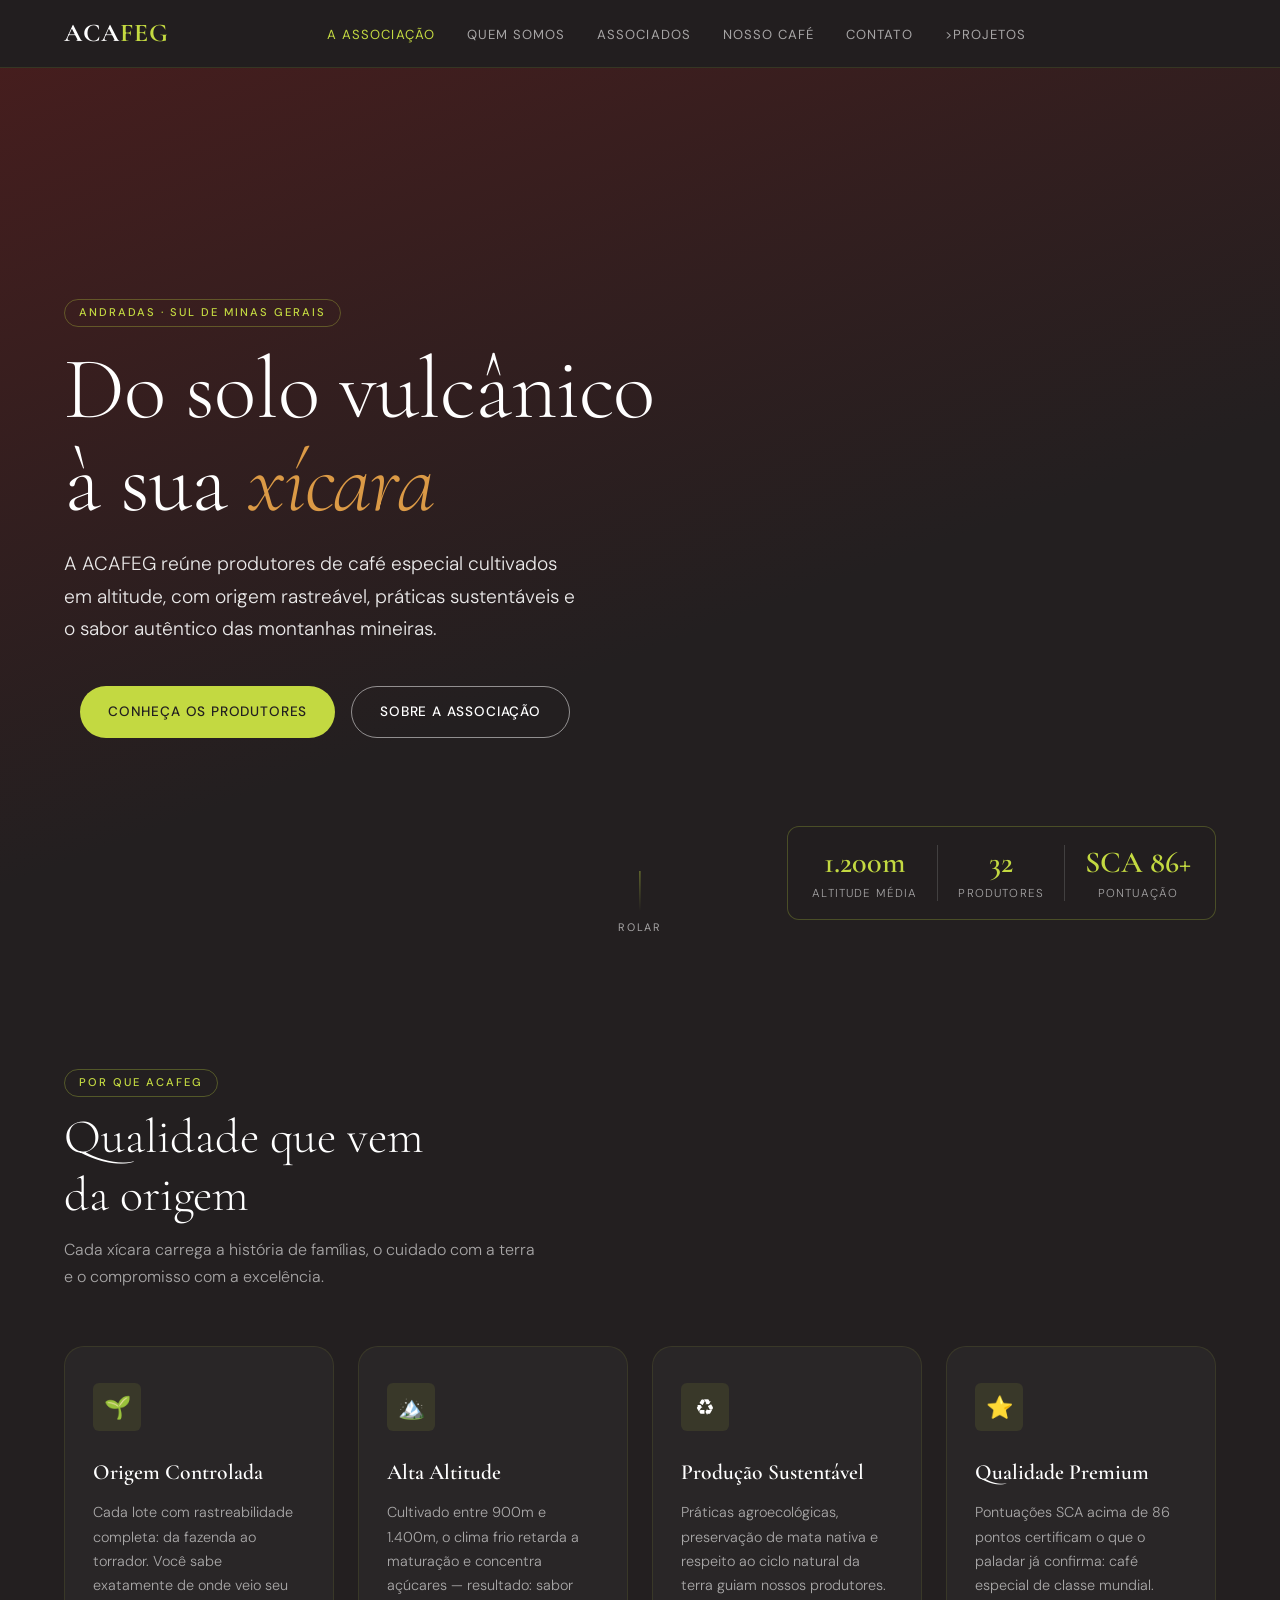
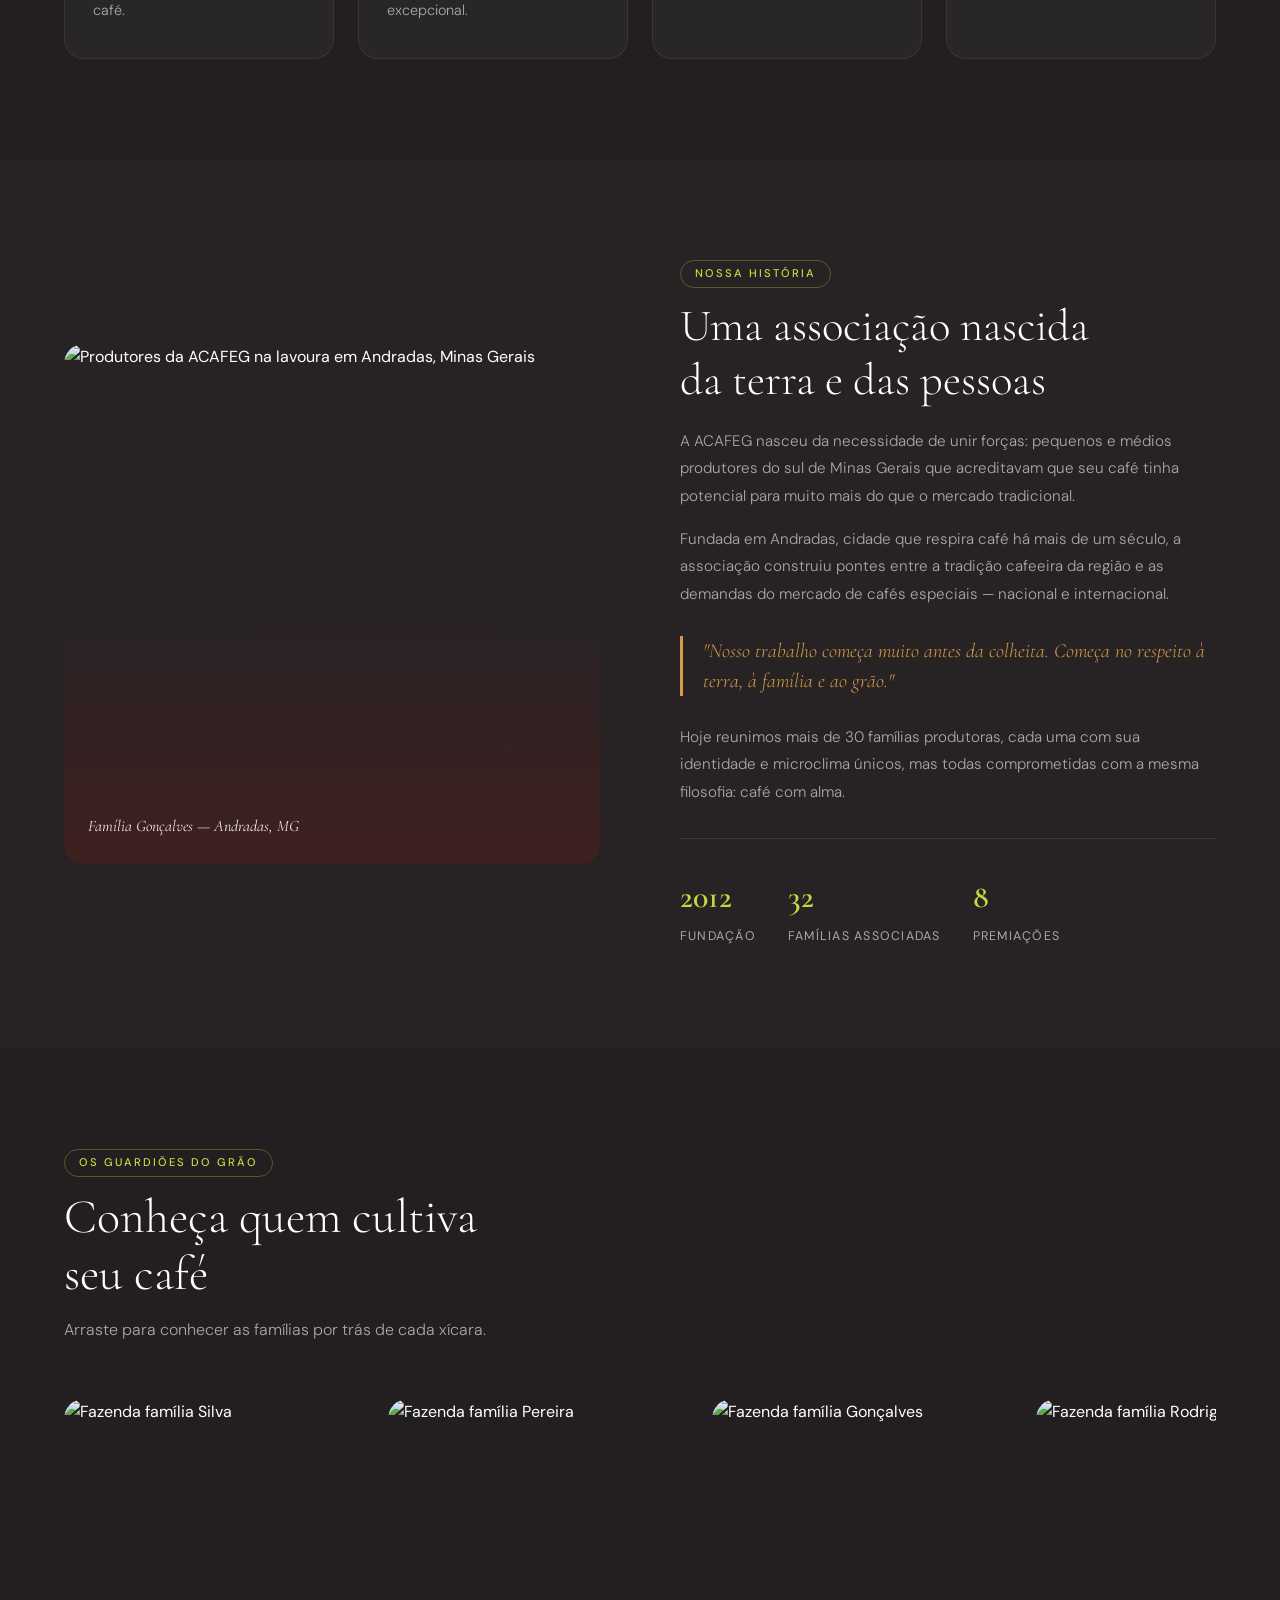
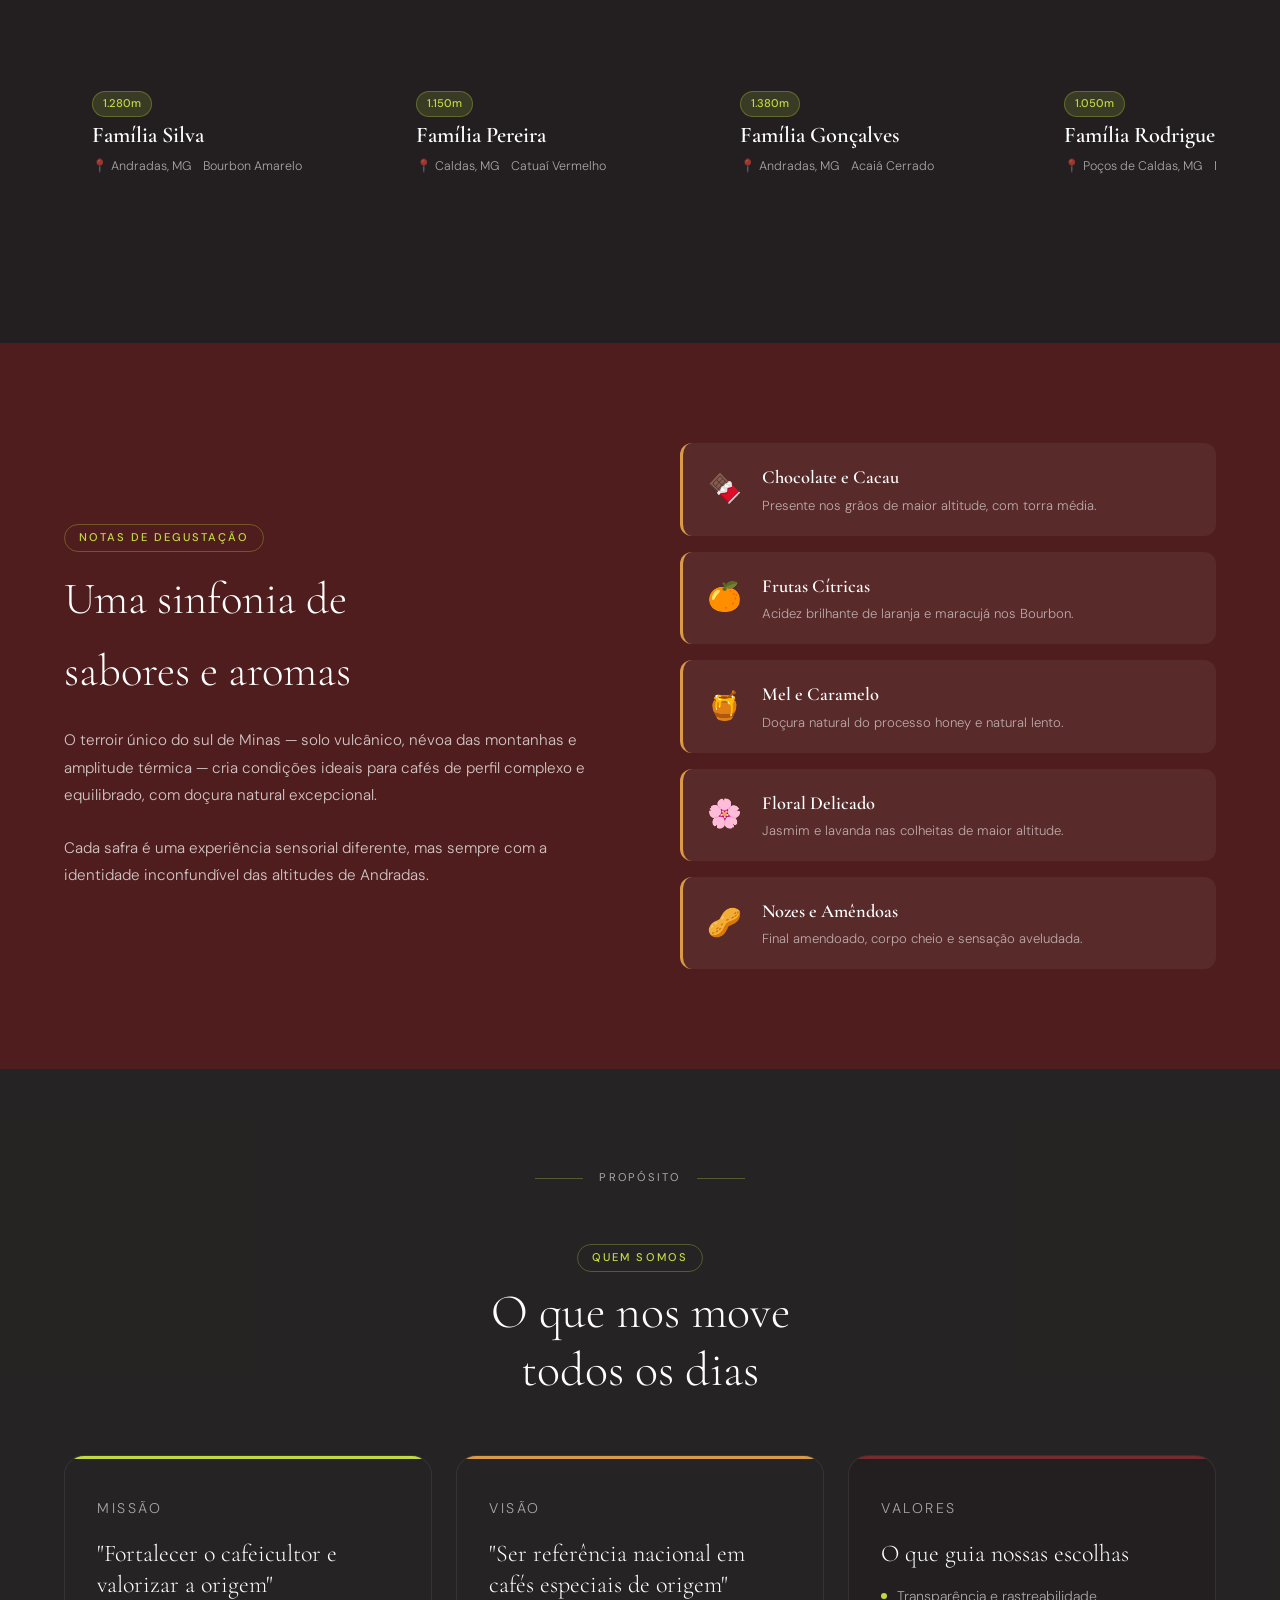
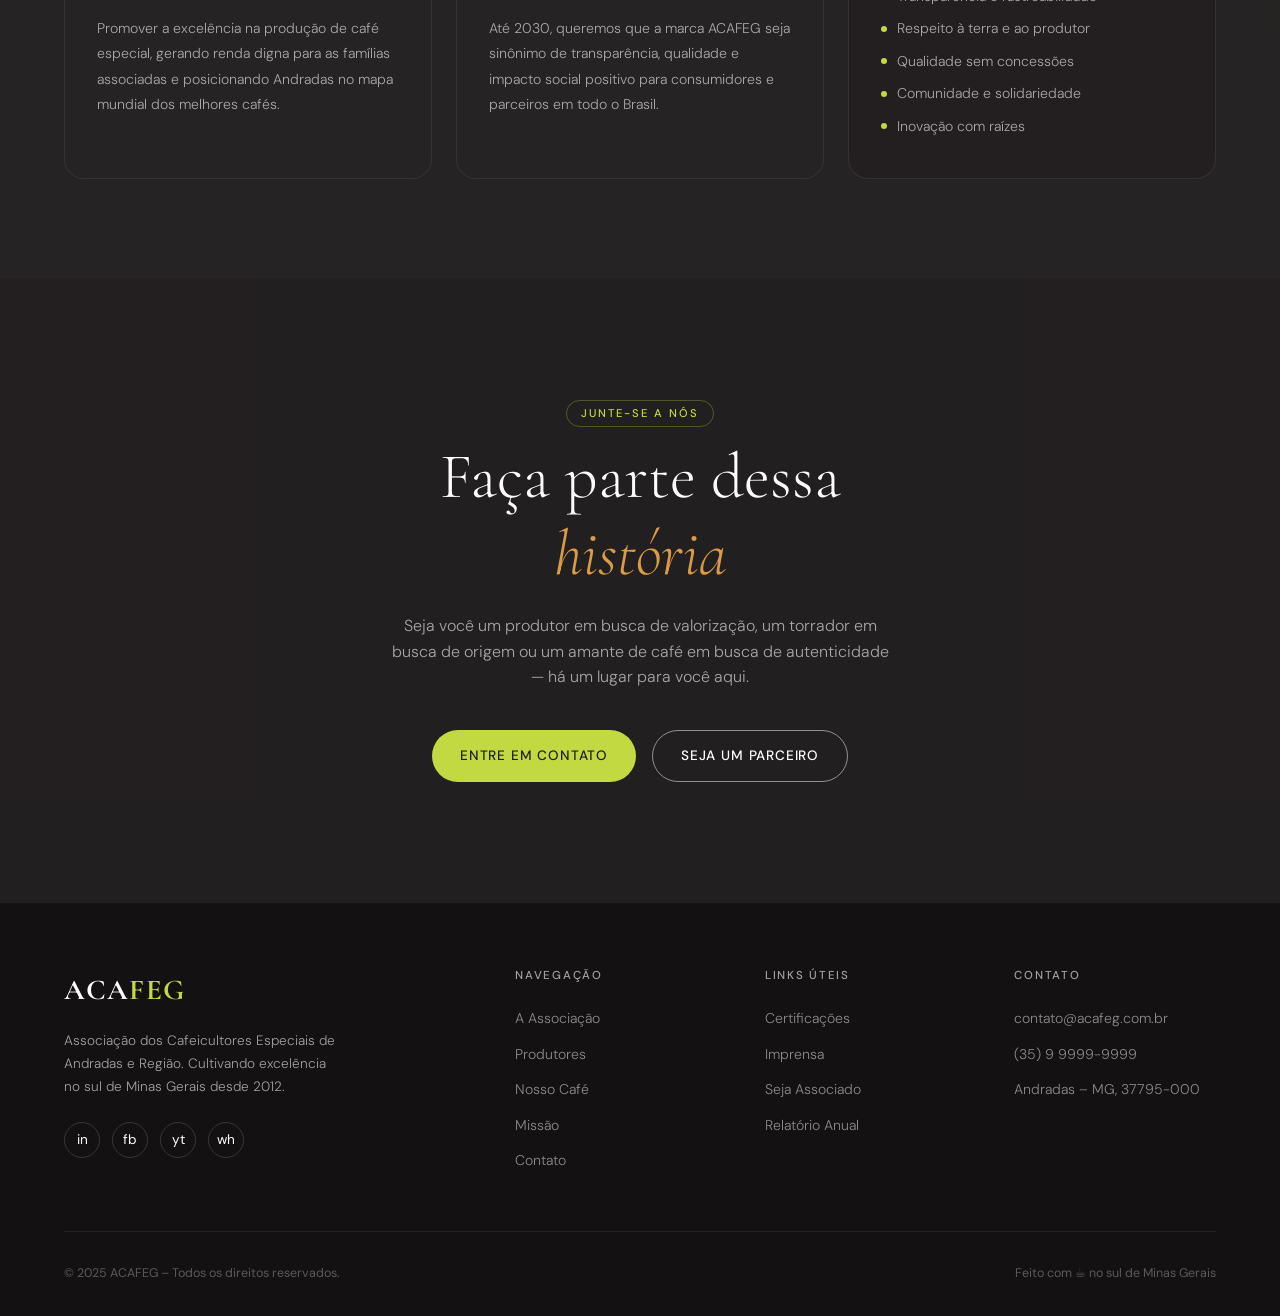
==== index.html @ 2c5f8aa1 "Implementação Associados" ====
<!DOCTYPE html>
<html lang="pt-BR">
<head>
  <meta charset="UTF-8" />
  <meta name="viewport" content="width=device-width, initial-scale=1.0" />
  <meta name="description" content="ACAFEG – Associação dos Cafeicultores do Sul de Minas Gerais. Café especial com origem controlada, cultivado nas montanhas de Andradas." />
  <meta name="keywords" content="café especial, sul de minas, ACAFEG, Andradas, cafés gourmet, produtores de café" />
  <title>ACAFEG – Do Solo Vulcânico à Sua Xícara</title>

  <!-- Google Fonts: Cormorant Garamond (serif elegante) + DM Sans (sans-serif moderno) -->
  <link rel="preconnect" href="https://fonts.googleapis.com" />
  <link rel="preconnect" href="https://fonts.gstatic.com" crossorigin />
  <link href="https://fonts.googleapis.com/css2?family=Cormorant+Garamond:ital,wght@0,300;0,400;0,600;0,700;1,300;1,400&family=DM+Sans:wght@300;400;500&display=swap" rel="stylesheet" />

<!-- CSS -->
 <link rel="stylesheet" href="style/homeStyle.css">
</head>

<body>

  <!-- ================================================
       NAVBAR
  ================================================= -->
  <nav class="navbar" role="navigation" aria-label="Navegação principal">
    <a href="index.html" class="navbar-logo">ACA<span>FEG</span></a>
    <ul class="navbar-links" id="nav-menu">
      <li><a class="actvate" href="index.html">A Associação</a></li>
      <li><a href="pages/aboutUs.html">Quem somos</a></li>
      <li><a href="pages/associates.html">Associados</a></li>
      <li><a href="pages/store.html">Nosso Café</a></li>
      <li><a href="pages/contact.html">Contato</a></li>
      <li><a>>Projetos</li>
    </ul>
    <button class="nav-toggle" id="nav-toggle" aria-label="Abrir menu">
      <span></span><span></span><span></span>
    </button>
  </nav>

  <!-- ================================================
       HERO
  ================================================= -->
  <section class="hero" aria-label="Apresentação">
    <div class="hero-bg" role="img" aria-label="Lavoura de café nas montanhas do sul de Minas Gerais"></div>
    <div class="hero-overlay"></div>

    <div class="hero-content">
      <span class="tag reveal">Andradas · Sul de Minas Gerais</span>
      <h1 class="hero-headline reveal reveal-d1">
        Do solo vulcânico<br>
        à sua <em>xícara</em>
      </h1>
      <p class="hero-sub reveal reveal-d2">
        A ACAFEG reúne produtores de café especial cultivados em altitude, com origem rastreável, práticas sustentáveis e o sabor autêntico das montanhas mineiras.
      </p>
      <div class="hero-ctas reveal reveal-d3">
        <a href="#produtores" class="btn btn-primary">Conheça os Produtores</a>
        <a href="#sobre" class="btn btn-outline">Sobre a Associação</a>
      </div>
    </div>

    <div class="hero-badge reveal reveal-d4">
      <div class="hero-badge-stat">
        <strong>1.200m</strong>
        <span>altitude média</span>
      </div>
      <div class="hero-badge-divider"></div>
      <div class="hero-badge-stat">
        <strong>32</strong>
        <span>produtores</span>
      </div>
      <div class="hero-badge-divider"></div>
      <div class="hero-badge-stat">
        <strong>SCA 86+</strong>
        <span>pontuação</span>
      </div>
    </div>

    <div class="scroll-hint" aria-hidden="true">
      <div class="scroll-hint-line"></div>
      <span>Rolar</span>
    </div>
  </section>

  <section class="valores" id="valores" aria-label="Nossos diferenciais">
    <div class="container">
      <div class="section-header reveal">
        <span class="tag">Por que ACAFEG</span>
        <h2 class="section-title">Qualidade que vem<br>da origem</h2>
        <p class="section-sub">Cada xícara carrega a história de famílias, o cuidado com a terra e o compromisso com a excelência.</p>
      </div>

      <div class="valores-grid">
        <div class="valor-card reveal reveal-d1">
          <div class="valor-icon">🌱</div>
          <h3>Origem Controlada</h3>
          <p>Cada lote com rastreabilidade completa: da fazenda ao torrador. Você sabe exatamente de onde veio seu café.</p>
        </div>
        <div class="valor-card reveal reveal-d2">
          <div class="valor-icon">🏔️</div>
          <h3>Alta Altitude</h3>
          <p>Cultivado entre 900m e 1.400m, o clima frio retarda a maturação e concentra açúcares — resultado: sabor excepcional.</p>
        </div>
        <div class="valor-card reveal reveal-d3">
          <div class="valor-icon">♻️</div>
          <h3>Produção Sustentável</h3>
          <p>Práticas agroecológicas, preservação de mata nativa e respeito ao ciclo natural da terra guiam nossos produtores.</p>
        </div>
        <div class="valor-card reveal reveal-d4">
          <div class="valor-icon">⭐</div>
          <h3>Qualidade Premium</h3>
          <p>Pontuações SCA acima de 86 pontos certificam o que o paladar já confirma: café especial de classe mundial.</p>
        </div>
      </div>
    </div>
  </section>

  <section class="sobre" id="sobre" aria-label="Nossa história">
    <div class="container">
      <div class="sobre-grid">

        <div class="sobre-img-wrap reveal">
          <img
            src="https://images.unsplash.com/photo-1558618666-fcd25c85cd64?w=800&q=80&fit=crop&crop=faces"
            alt="Produtores da ACAFEG na lavoura em Andradas, Minas Gerais"
            loading="lazy"
          />
          <p class="sobre-img-caption">Família Gonçalves — Andradas, MG</p>
        </div>

        <div class="sobre-text reveal reveal-d2">
          <span class="tag">Nossa História</span>
          <h2 class="section-title">Uma associação nascida<br>da terra e das pessoas</h2>

          <p>A ACAFEG nasceu da necessidade de unir forças: pequenos e médios produtores do sul de Minas Gerais que acreditavam que seu café tinha potencial para muito mais do que o mercado tradicional.</p>

          <p>Fundada em Andradas, cidade que respira café há mais de um século, a associação construiu pontes entre a tradição cafeeira da região e as demandas do mercado de cafés especiais — nacional e internacional.</p>

          <blockquote>
            "Nosso trabalho começa muito antes da colheita. Começa no respeito à terra, à família e ao grão."
          </blockquote>

          <p>Hoje reunimos mais de 30 famílias produtoras, cada uma com sua identidade e microclima únicos, mas todas comprometidas com a mesma filosofia: café com alma.</p>

          <div class="sobre-stats">
            <div class="sobre-stat">
              <strong>2012</strong>
              <span>Fundação</span>
            </div>
            <div class="sobre-stat">
              <strong>32</strong>
              <span>Famílias associadas</span>
            </div>
            <div class="sobre-stat">
              <strong>8</strong>
              <span>Premiações</span>
            </div>
          </div>
        </div>

      </div>
    </div>
  </section>

  <section class="produtores" id="produtores" aria-label="Nossos produtores">
    <div class="container">
      <div class="section-header reveal">
        <span class="tag">Os Guardiões do Grão</span>
        <h2 class="section-title">Conheça quem cultiva<br>seu café</h2>
        <p class="section-sub">Arraste para conhecer as famílias por trás de cada xícara.</p>
      </div>
    </div>

    <div class="container">
      <div class="produtores-scroll reveal" role="list">

        <div class="produtor-card" role="listitem">
          <div class="produtor-img">
            <img src="https://images.unsplash.com/photo-1592483648228-b35146a4330c?w=600&q=80&fit=crop" alt="Fazenda família Silva" loading="lazy" />
          </div>
          <div class="produtor-overlay"></div>
          <div class="produtor-info">
            <span class="produtor-altitude">1.280m</span>
            <h3>Família Silva</h3>
            <div class="produtor-meta">
              <span>📍 Andradas, MG</span>
              <span>Bourbon Amarelo</span>
            </div>
            <p class="produtor-details">Três gerações cultivando café no mesmo terroir. Notas de caramelo, castanha e leve acidez cítrica. Processo natural.</p>
          </div>
        </div>

        <div class="produtor-card" role="listitem">
          <div class="produtor-img">
            <img src="https://images.unsplash.com/photo-1610889556528-9a770e32642f?w=600&q=80&fit=crop" alt="Fazenda família Pereira" loading="lazy" />
          </div>
          <div class="produtor-overlay"></div>
          <div class="produtor-info">
            <span class="produtor-altitude">1.150m</span>
            <h3>Família Pereira</h3>
            <div class="produtor-meta">
              <span>📍 Caldas, MG</span>
              <span>Catuaí Vermelho</span>
            </div>
            <p class="produtor-details">Pioneiros em fermentação anaeróbica na região. Perfil exótico com notas de frutas vermelhas, mel e especiarias.</p>
          </div>
        </div>

        <div class="produtor-card" role="listitem">
          <div class="produtor-img">
            <img src="https://images.unsplash.com/photo-1543168256-418811576931?w=600&q=80&fit=crop" alt="Fazenda família Gonçalves" loading="lazy" />
          </div>
          <div class="produtor-overlay"></div>
          <div class="produtor-info">
            <span class="produtor-altitude">1.380m</span>
            <h3>Família Gonçalves</h3>
            <div class="produtor-meta">
              <span>📍 Andradas, MG</span>
              <span>Acaiá Cerrado</span>
            </div>
            <p class="produtor-details">A maior altitude da associação garante maturação lenta e complexidade única. Notas de chocolate amargo e floral delicado.</p>
          </div>
        </div>

        <div class="produtor-card" role="listitem">
          <div class="produtor-img">
            <img src="https://images.unsplash.com/photo-1504630083234-14187a9df0f5?w=600&q=80&fit=crop" alt="Fazenda família Rodrigues" loading="lazy" />
          </div>
          <div class="produtor-overlay"></div>
          <div class="produtor-info">
            <span class="produtor-altitude">1.050m</span>
            <h3>Família Rodrigues</h3>
            <div class="produtor-meta">
              <span>📍 Poços de Caldas, MG</span>
              <span>Mundo Novo</span>
            </div>
            <p class="produtor-details">Manejo orgânico certificado há 12 anos. Café encorpado com doçura persistente de rapadura e toque de noz.</p>
          </div>
        </div>

        <div class="produtor-card" role="listitem">
          <div class="produtor-img">
            <img src="https://images.unsplash.com/photo-1621524558773-b16c5e42f5b0?w=600&q=80&fit=crop" alt="Fazenda família Souza" loading="lazy" />
          </div>
          <div class="produtor-overlay"></div>
          <div class="produtor-info">
            <span class="produtor-altitude">1.200m</span>
            <h3>Família Souza</h3>
            <div class="produtor-meta">
              <span>📍 Andradas, MG</span>
              <span>Topázio</span>
            </div>
            <p class="produtor-details">Especialistas em processo honey. Doçura intensa de frutas maduras com corpo aveludado e finalização longa.</p>
          </div>
        </div>

      </div>
    </div>
  </section>

  <section class="sensorial" id="sensorial" aria-label="Perfil sensorial">
    <div class="container">
      <div class="sensorial-grid">

        <div class="sensorial-text reveal">
          <span class="tag">Notas de Degustação</span>
          <h2 class="section-title">Uma sinfonia de<br>sabores e aromas</h2>
          <p>O terroir único do sul de Minas — solo vulcânico, névoa das montanhas e amplitude térmica — cria condições ideais para cafés de perfil complexo e equilibrado, com doçura natural excepcional.</p>
          <br>
          <p>Cada safra é uma experiência sensorial diferente, mas sempre com a identidade inconfundível das altitudes de Andradas.</p>
        </div>

        <div class="sensorial-notas reveal reveal-d2">
          <div class="nota-item">
            <span class="nota-icon">🍫</span>
            <div>
              <h4>Chocolate e Cacau</h4>
              <p>Presente nos grãos de maior altitude, com torra média.</p>
            </div>
          </div>
          <div class="nota-item">
            <span class="nota-icon">🍊</span>
            <div>
              <h4>Frutas Cítricas</h4>
              <p>Acidez brilhante de laranja e maracujá nos Bourbon.</p>
            </div>
          </div>
          <div class="nota-item">
            <span class="nota-icon">🍯</span>
            <div>
              <h4>Mel e Caramelo</h4>
              <p>Doçura natural do processo honey e natural lento.</p>
            </div>
          </div>
          <div class="nota-item">
            <span class="nota-icon">🌸</span>
            <div>
              <h4>Floral Delicado</h4>
              <p>Jasmim e lavanda nas colheitas de maior altitude.</p>
            </div>
          </div>
          <div class="nota-item">
            <span class="nota-icon">🥜</span>
            <div>
              <h4>Nozes e Amêndoas</h4>
              <p>Final amendoado, corpo cheio e sensação aveludada.</p>
            </div>
          </div>
        </div>

      </div>
    </div>
  </section>

  <section class="institucional" id="institucional" aria-label="Missão, visão e valores">
    <div class="container">
      <div class="section-header reveal" style="text-align:center">
        <div class="divider">Propósito</div>
        <span class="tag">Quem Somos</span>
        <h2 class="section-title">O que nos move<br>todos os dias</h2>
      </div>

      <div class="mvv-grid">
        <div class="mvv-card missao reveal reveal-d1">
          <p class="mvv-label">Missão</p>
          <h3>"Fortalecer o cafeicultor e valorizar a origem"</h3>
          <p>Promover a excelência na produção de café especial, gerando renda digna para as famílias associadas e posicionando Andradas no mapa mundial dos melhores cafés.</p>
        </div>
        <div class="mvv-card visao reveal reveal-d2">
          <p class="mvv-label">Visão</p>
          <h3>"Ser referência nacional em cafés especiais de origem"</h3>
          <p>Até 2030, queremos que a marca ACAFEG seja sinônimo de transparência, qualidade e impacto social positivo para consumidores e parceiros em todo o Brasil.</p>
        </div>
        <div class="mvv-card valores reveal reveal-d3">
          <p class="mvv-label">Valores</p>
          <h3>O que guia nossas escolhas</h3>
          <ul class="mvv-valores-list">
            <li>Transparência e rastreabilidade</li>
            <li>Respeito à terra e ao produtor</li>
            <li>Qualidade sem concessões</li>
            <li>Comunidade e solidariedade</li>
            <li>Inovação com raízes</li>
          </ul>
        </div>
      </div>
    </div>
  </section>

  <section class="cta-final" id="contato" aria-label="Faça parte da ACAFEG">
    <div class="cta-final-bg" role="img" aria-label="Grãos de café sendo colhidos"></div>
    <div class="cta-final-overlay"></div>
    <div class="container">
      <span class="tag reveal">Junte-se a nós</span>
      <h2 class="section-title reveal reveal-d1">Faça parte dessa<br><em style="color:var(--ouro);font-style:italic;">história</em></h2>
      <p class="reveal reveal-d2">Seja você um produtor em busca de valorização, um torrador em busca de origem ou um amante de café em busca de autenticidade — há um lugar para você aqui.</p>
      <div class="cta-final-btns reveal reveal-d3">
        <a href="mailto:contato@acafeg.com.br" class="btn btn-primary">Entre em Contato</a>
        <a href="#sobre" class="btn btn-outline">Seja um Parceiro</a>
      </div>
    </div>
  </section>

  <footer role="contentinfo">
    <div class="container">
      <div class="footer-grid">

        <div class="footer-brand">
          <div class="navbar-logo">ACA<span>FEG</span></div>
          <p>Associação dos Cafeicultores Especiais de Andradas e Região. Cultivando excelência no sul de Minas Gerais desde 2012.</p>
          <div class="footer-social">
            <a href="#" aria-label="Instagram">in</a>
            <a href="#" aria-label="Facebook">fb</a>
            <a href="#" aria-label="YouTube">yt</a>
            <a href="#" aria-label="WhatsApp">wh</a>
          </div>
        </div>

        <div class="footer-col">
          <h4>Navegação</h4>
          <ul>
            <li><a href="#sobre">A Associação</a></li>
            <li><a href="#produtores">Produtores</a></li>
            <li><a href="#sensorial">Nosso Café</a></li>
            <li><a href="#institucional">Missão</a></li>
            <li><a href="#contato">Contato</a></li>
          </ul>
        </div>

        <div class="footer-col">
          <h4>Links Úteis</h4>
          <ul>
            <li><a href="#">Certificações</a></li>
            <li><a href="#">Imprensa</a></li>
            <li><a href="#">Seja Associado</a></li>
            <li><a href="#">Relatório Anual</a></li>
          </ul>
        </div>

        <div class="footer-col">
          <h4>Contato</h4>
          <ul>
            <li><a href="mailto:contato@acafeg.com.br">contato@acafeg.com.br</a></li>
            <li><a href="tel:+5535999999999">(35) 9 9999-9999</a></li>
            <li><a href="#">Andradas – MG, 37795-000</a></li>
          </ul>
        </div>

      </div>

      <div class="footer-bottom">
        <p>© 2025 ACAFEG – Todos os direitos reservados.</p>
        <p>Feito com ☕ no sul de Minas Gerais</p>
      </div>
    </div>
  </footer>

  <script>
    const toggle = document.getElementById('nav-toggle');
    const menu   = document.getElementById('nav-menu');

    toggle.addEventListener('click', () => {
      menu.classList.toggle('open');
    });

    menu.querySelectorAll('a').forEach(link => {
      link.addEventListener('click', () => menu.classList.remove('open'));
    });


    const observer = new IntersectionObserver((entries) => {
      entries.forEach(entry => {
        if (entry.isIntersecting) {
          entry.target.classList.add('visible');

          observer.unobserve(entry.target);
        }
      });
    }, { threshold: 0.15 });

    document.querySelectorAll('.reveal').forEach(el => observer.observe(el));

    const navbar = document.querySelector('.navbar');
    let ticking  = false;

    window.addEventListener('scroll', () => {
      if (!ticking) {
        requestAnimationFrame(() => {

          navbar.style.borderBottomColor = window.scrollY > 60
            ? 'rgba(195, 217, 65, 0.2)'
            : 'rgba(195, 217, 65, 0.12)';
          ticking = false;
        });
        ticking = true;
      }
    });
  </script>

</body>
</html>
---- style/homeStyle.css ----
/* ===================================================
       DESIGN TOKENS — paleta e variáveis globais
       Centralizar aqui facilita manutenção: mudar uma cor
       muda o site inteiro sem precisar buscar no código.
    =================================================== */
    :root {
      --vinho:        rgb(79, 29, 29);
      --vinho-light:  rgba(79, 29, 29, 0.85);
      --vinho-overlay:rgba(79, 29, 29, 0.72);
      --verde-lima:   rgb(195, 217, 65);
      --verde-lima-30:rgba(195, 217, 65, 0.3);
      --ouro:         rgb(219, 154, 70);
      --neutro-escuro:rgb(35, 31, 32);
      --neutro-90:    rgba(35, 31, 32, 0.9);
      --neutro-70:    rgba(35, 31, 32, 0.7);
      --neutro-10:    rgba(35, 31, 32, 0.1);
      --branco:       #fff;
      --branco-90:    rgba(255,255,255,0.9);
      --branco-60:    rgba(255,255,255,0.6);

      --font-serif: 'Cormorant Garamond', Georgia, serif;
      --font-sans:  'DM Sans', system-ui, sans-serif;

      --radius-sm: 6px;
      --radius-md: 12px;
      --radius-lg: 20px;

      --transition: 0.35s cubic-bezier(0.4, 0, 0.2, 1);
      --shadow-card: 0 4px 32px rgba(35, 31, 32, 0.14);
    }

    /* ===================================================
       RESET & BASE
       box-sizing: border-box garante que padding/border
       nunca "estourem" o tamanho definido — padrão moderno.
    =================================================== */
    *, *::before, *::after { box-sizing: border-box; margin: 0; padding: 0; }

    html { scroll-behavior: smooth; }

    body {
      font-family: var(--font-sans);
      background: var(--neutro-escuro);
      color: var(--branco);
      line-height: 1.6;
      overflow-x: hidden;
    }

    img { display: block; width: 100%; height: 100%; object-fit: cover; }
    a   { color: inherit; text-decoration: none; }

    /* ===================================================
       UTILITÁRIOS REUTILIZÁVEIS
       Criar classes utilitárias evita repetição e torna o
       HTML mais legível, como num design system.
    =================================================== */
    .container {
      width: min(90%, 1240px); /* min() = responsivo sem media query */
      margin-inline: auto;    /* centraliza horizontalmente */
    }

    .tag {
      display: inline-block;
      font-family: var(--font-sans);
      font-size: 0.7rem;
      font-weight: 500;
      letter-spacing: 0.18em;
      text-transform: uppercase;
      color: var(--verde-lima);
      padding: 4px 14px;
      border: 1px solid var(--verde-lima-30);
      border-radius: 100px;
    }

    /* ===================================================
       BOTÕES
       Dois estilos: primário (preenchido) e outline.
       :hover usa transform para feedback tátil.
    =================================================== */
    .btn {
      display: inline-flex;
      align-items: center;
      gap: 8px;
      font-family: var(--font-sans);
      font-size: 0.85rem;
      font-weight: 500;
      letter-spacing: 0.06em;
      padding: 14px 28px;
      border-radius: 100px;
      cursor: pointer;
      transition: var(--transition);
      border: none;
      text-transform: uppercase;
    }
    .btn-primary {
      background: var(--verde-lima);
      color: var(--neutro-escuro);
    }
    .btn-primary:hover { transform: translateY(-2px); filter: brightness(1.08); }

    .btn-outline {
      background: transparent;
      color: var(--branco);
      border: 1.5px solid rgba(255,255,255,0.5);
    }
    .btn-outline:hover {
      background: rgba(255,255,255,0.1);
      border-color: var(--branco);
      transform: translateY(-2px);
    }

    /* ===================================================
       ANIMAÇÃO DE ENTRADA — IntersectionObserver (no JS)
       A classe .reveal inicia invisível/deslocada.
       Quando o elemento entra na viewport, .visible é
       adicionada e a animação dispara.
       Isso é melhor que animar via scroll event porque
       não bloqueia o thread principal.
    =================================================== */
    .reveal {
      opacity: 0;
      transform: translateY(28px);
      transition: opacity 0.7s ease, transform 0.7s ease;
    }
    .reveal.visible {
      opacity: 1;
      transform: none;
    }
    /* delay escalonado para grupos de elementos */
    .reveal-d1 { transition-delay: 0.1s; }
    .reveal-d2 { transition-delay: 0.2s; }
    .reveal-d3 { transition-delay: 0.3s; }
    .reveal-d4 { transition-delay: 0.4s; }

    /* Link do menu ativado*/
    .actvate{
        color: var(--verde-lima) !important;
    }

    /* ===================================================
       NAVBAR
       position: sticky mantém o nav visível durante scroll.
       backdrop-filter: blur cria o efeito frosted glass.
    =================================================== */
    .navbar {
      position: sticky;
      top: 0;
      z-index: 100;
      padding: 0 5%;
      background: rgba(35, 31, 32, 0.92);
      backdrop-filter: blur(12px);
      -webkit-backdrop-filter: blur(12px);
      border-bottom: 1px solid rgba(195, 217, 65, 0.12);
      display: flex;
      align-items: center;
      justify-content: space-between;
      height: 68px;
    }

    .navbar-logo {
      font-family: var(--font-serif);
      font-size: 1.6rem;
      font-weight: 700;
      letter-spacing: 0.04em;
      color: var(--branco);
    }
    
    .navbar-logo span { color: var(--verde-lima); }

    .navbar-links {
      display: flex;
      gap: 32px;
      list-style: none;
    }
    .navbar-links a {
      font-size: 0.82rem;
      font-weight: 400;
      letter-spacing: 0.08em;
      text-transform: uppercase;
      color: var(--branco-60);
      transition: color var(--transition);
    }
    .navbar-links a:hover { color: var(--verde-lima); }

    /* Hamburger (mobile) */
    .nav-toggle {
      display: none;
      flex-direction: column;
      gap: 5px;
      cursor: pointer;
      background: none;
      border: none;
      padding: 4px;
      background-color: none;
    }
    
    .nav-toggle span {
      display: block;
      width: 24px;
      height: 2px;
      background: var(--branco);
      transition: var(--transition);
    }

    @media (max-width: 768px) {
      .navbar-links {
        display: none;
        position: absolute;
        top: 68px;
        left: 0;
        right: 0;
        flex-direction: column;
        background: rgba(35, 31, 32, 0.97);
        padding: 24px 5%;
        gap: 20px;
      }
      .navbar-links.open { display: flex; }
      .nav-toggle { display: flex; }
    }

    /* ===================================================
       HERO SECTION
       100svh usa "small viewport height" — respeita a
       barra de endereço do mobile, evitando overflow.
       O parallax é feito via background-attachment: fixed
       no desktop (CSS puro, sem JS).
    =================================================== */
    .hero {
      position: relative;
      min-height: 100svh;
      display: flex;
      align-items: center;
      overflow: hidden;
    }

    .hero-bg {
      position: absolute;
      inset: 0;
      background-image: url('https://images.unsplash.com/photo-1495474472287-4d71bcdd2085?w=1800&q=80&fit=crop');
      background-size: cover;
      background-position: center 30%;
      /* parallax suave no desktop */
      background-attachment: fixed;
    }

    /* overlay gradiente: vinho cobre base, escurece no topo para legibilidade */
    .hero-overlay {
      position: absolute;
      inset: 0;
      background: linear-gradient(
        160deg,
        rgba(79, 29, 29, 0.78) 0%,
        rgba(35, 31, 32, 0.55) 60%,
        rgba(35, 31, 32, 0.75) 100%
      );
    }

    .hero-content {
      position: relative;
      z-index: 2;
      width: min(90%, 800px);
      margin-left: max(5%, calc((100% - 1240px) / 2));
      padding: 80px 0;
    }

    .hero-headline {
      font-family: var(--font-serif);
      font-size: clamp(2.8rem, 7vw, 5.5rem); /* fluid type: escala com viewport */
      font-weight: 300;
      line-height: 1.05;
      letter-spacing: -0.01em;
      margin: 16px 0 20px;
      color: var(--branco);
    }
    .hero-headline em {
      font-style: italic;
      color: var(--ouro);
    }

    .hero-sub {
      font-size: clamp(1rem, 2vw, 1.2rem);
      font-weight: 300;
      color: var(--branco-90);
      max-width: 520px;
      line-height: 1.7;
      margin-bottom: 40px;
    }

    .hero-ctas {
      display: flex;
      flex-wrap: wrap;
      gap: 16px;
    }

    /* selo flutuante — elemento decorativo */
    .hero-badge {
      position: absolute;
      bottom: 48px;
      right: max(5%, calc((100% - 1240px) / 2));
      z-index: 2;
      background: rgba(35, 31, 32, 0.85);
      border: 1px solid rgba(195, 217, 65, 0.25);
      backdrop-filter: blur(8px);
      border-radius: var(--radius-md);
      padding: 18px 24px;
      text-align: center;
      display: flex;
      gap: 20px;
    }
    .hero-badge-stat { line-height: 1.2; }
    .hero-badge-stat strong {
      display: block;
      font-family: var(--font-serif);
      font-size: 1.9rem;
      font-weight: 600;
      color: var(--verde-lima);
    }
    .hero-badge-stat span {
      font-size: 0.72rem;
      font-weight: 300;
      color: var(--branco-60);
      text-transform: uppercase;
      letter-spacing: 0.1em;
    }
    .hero-badge-divider {
      width: 1px;
      background: rgba(255,255,255,0.15);
      align-self: stretch;
    }

    @media (max-width: 600px) {
      .hero-bg { background-attachment: scroll; } /* parallax quebra em mobile */
      .hero-badge { display: none; }
    }

    /* ===================================================
       SEÇÃO DE PROPOSTA DE VALOR
    =================================================== */
    .valores {
      padding: 100px 0;
      background: var(--neutro-escuro);
    }

    .section-header { margin-bottom: 56px; }
    .section-header .section-title {
      font-family: var(--font-serif);
      font-size: clamp(2rem, 4vw, 3rem);
      font-weight: 300;
      line-height: 1.2;
      margin-top: 12px;
    }
    .section-header .section-sub {
      margin-top: 12px;
      color: var(--branco-60);
      font-size: 1rem;
      font-weight: 300;
      max-width: 480px;
      line-height: 1.7;
    }

    .valores-grid {
      display: grid;
      /* auto-fill: cria quantas colunas couberem; minmax impede esmagamento */
      grid-template-columns: repeat(auto-fill, minmax(240px, 1fr));
      gap: 24px;
    }

    .valor-card {
      background: rgba(255,255,255,0.03);
      border: 1px solid rgba(195, 217, 65, 0.1);
      border-radius: var(--radius-lg);
      padding: 36px 28px;
      transition: var(--transition);
    }
    .valor-card:hover {
      background: rgba(195, 217, 65, 0.06);
      border-color: rgba(195, 217, 65, 0.3);
      transform: translateY(-4px);
    }

    .valor-icon {
      width: 48px;
      height: 48px;
      border-radius: var(--radius-sm);
      background: rgba(195, 217, 65, 0.1);
      display: flex;
      align-items: center;
      justify-content: center;
      margin-bottom: 24px;
      font-size: 22px;
    }
    .valor-card h3 {
      font-family: var(--font-serif);
      font-size: 1.35rem;
      font-weight: 600;
      margin-bottom: 10px;
    }
    .valor-card p {
      font-size: 0.9rem;
      font-weight: 300;
      color: var(--branco-60);
      line-height: 1.7;
    }

    /* ===================================================
       SEÇÃO SOBRE / HISTÓRIA
       Split layout: texto + imagem lado a lado.
       CSS Grid com fr evita cálculos manuais de largura.
    =================================================== */
    .sobre {
      padding: 100px 0;
      background: rgba(255,255,255,0.02);
    }

    .sobre-grid {
      display: grid;
      grid-template-columns: 1fr 1fr;
      gap: 80px;
      align-items: center;
    }

    .sobre-img-wrap {
      position: relative;
      height: 520px;
      border-radius: var(--radius-lg);
      overflow: hidden;
    }
    .sobre-img-wrap::after {
      content: '';
      position: absolute;
      inset: 0;
      background: linear-gradient(180deg, transparent 50%, rgba(79,29,29,0.6));
    }
    .sobre-img-caption {
      position: absolute;
      bottom: 24px;
      left: 24px;
      z-index: 2;
      font-family: var(--font-serif);
      font-size: 1rem;
      font-style: italic;
      color: var(--branco-90);
    }

    .sobre-text .section-title {
      font-family: var(--font-serif);
      font-size: clamp(2rem, 3.5vw, 2.8rem);
      font-weight: 300;
      line-height: 1.2;
      margin: 12px 0 20px;
    }
    .sobre-text p {
      font-size: 0.95rem;
      font-weight: 300;
      color: var(--branco-60);
      line-height: 1.8;
      margin-bottom: 16px;
    }
    .sobre-text blockquote {
      border-left: 3px solid var(--ouro);
      padding-left: 20px;
      margin: 28px 0;
      font-family: var(--font-serif);
      font-size: 1.25rem;
      font-style: italic;
      font-weight: 300;
      color: var(--ouro);
      line-height: 1.5;
    }
    .sobre-stats {
      display: flex;
      gap: 32px;
      margin-top: 32px;
      padding-top: 32px;
      border-top: 1px solid rgba(255,255,255,0.1);
    }
    .sobre-stat strong {
      display: block;
      font-family: var(--font-serif);
      font-size: 2rem;
      font-weight: 600;
      color: var(--verde-lima);
    }
    .sobre-stat span {
      font-size: 0.78rem;
      text-transform: uppercase;
      letter-spacing: 0.1em;
      color: var(--branco-60);
    }

    @media (max-width: 900px) {
      .sobre-grid { grid-template-columns: 1fr; gap: 48px; }
      .sobre-img-wrap { height: 340px; }
    }

    /* ===================================================
       SEÇÃO PRODUTORES
       Scroll horizontal com snap: desliza como carrossel
       nativo sem JS. overflow-x: auto + scroll-snap.
    =================================================== */
    .produtores { padding: 100px 0; }

    .produtores-scroll {
      display: flex;
      gap: 24px;
      overflow-x: auto;
      scroll-snap-type: x mandatory;
      padding-bottom: 24px;
      /* oculta scrollbar mantendo funcionalidade */
      scrollbar-width: none;
    }
    .produtores-scroll::-webkit-scrollbar { display: none; }

    .produtor-card {
      flex: 0 0 300px; /* não encolhe nem cresce, fixo em 300px */
      scroll-snap-align: start;
      position: relative;
      height: 420px;
      border-radius: var(--radius-lg);
      overflow: hidden;
      cursor: pointer;
    }

    .produtor-img {
      position: absolute;
      inset: 0;
      transition: transform 0.5s ease;
    }
    .produtor-card:hover .produtor-img { transform: scale(1.06); }

    .produtor-overlay {
      position: absolute;
      inset: 0;
      background: linear-gradient(180deg, transparent 30%, rgba(35,31,32,0.95) 100%);
      transition: var(--transition);
    }
    .produtor-card:hover .produtor-overlay {
      background: linear-gradient(180deg, rgba(79,29,29,0.3) 0%, rgba(35,31,32,0.97) 100%);
    }

    .produtor-info {
      position: absolute;
      bottom: 0;
      left: 0;
      right: 0;
      padding: 28px;
    }
    .produtor-info h3 {
      font-family: var(--font-serif);
      font-size: 1.4rem;
      font-weight: 600;
      margin-bottom: 4px;
    }
    .produtor-meta {
      display: flex;
      gap: 12px;
      font-size: 0.78rem;
      font-weight: 300;
      color: var(--branco-60);
      margin-bottom: 14px;
    }
    .produtor-details {
      max-height: 0;
      overflow: hidden;
      transition: max-height 0.5s ease, opacity 0.4s ease;
      opacity: 0;
      font-size: 0.85rem;
      font-weight: 300;
      color: var(--branco-60);
      line-height: 1.6;
    }
    .produtor-card:hover .produtor-details {
      max-height: 120px;
      opacity: 1;
    }
    .produtor-altitude {
      display: inline-block;
      background: rgba(195, 217, 65, 0.15);
      color: var(--verde-lima);
      border: 1px solid rgba(195, 217, 65, 0.3);
      border-radius: 100px;
      font-size: 0.7rem;
      padding: 3px 10px;
      font-weight: 500;
    }

    /* ===================================================
       SEÇÃO SENSORIAL
       Full-width escura com textura de fundo.
    =================================================== */
    .sensorial {
      padding: 100px 0;
      background: var(--vinho);
      position: relative;
      overflow: hidden;
    }
    .sensorial::before {
      content: '';
      position: absolute;
      inset: 0;
      background-image: url('https://images.unsplash.com/photo-1510591509098-f4fdc6d0ff04?w=1400&q=60&fit=crop');
      background-size: cover;
      background-position: center;
      opacity: 0.08;
    }

    .sensorial .container { position: relative; }

    .sensorial-grid {
      display: grid;
      grid-template-columns: 1fr 1fr;
      gap: 80px;
      align-items: center;
    }

    .sensorial-notas {
      display: flex;
      flex-direction: column;
      gap: 16px;
    }

    .nota-item {
      display: flex;
      align-items: center;
      gap: 20px;
      padding: 20px 24px;
      background: rgba(255,255,255,0.06);
      border-radius: var(--radius-md);
      border-left: 3px solid var(--ouro);
      transition: var(--transition);
    }
    .nota-item:hover {
      background: rgba(255,255,255,0.1);
      transform: translateX(6px);
    }
    .nota-icon { font-size: 28px; flex-shrink: 0; }
    .nota-item h4 {
      font-family: var(--font-serif);
      font-size: 1.15rem;
      font-weight: 600;
      margin-bottom: 2px;
    }
    .nota-item p {
      font-size: 0.82rem;
      font-weight: 300;
      color: var(--branco-60);
    }

    .sensorial-text .section-title {
      font-family: var(--font-serif);
      font-size: clamp(2rem, 3.5vw, 2.8rem);
      font-weight: 300;
      margin: 12px 0 20px;
    }
    .sensorial-text p {
      font-size: 0.95rem;
      font-weight: 300;
      color: rgba(255,255,255,0.75);
      line-height: 1.8;
    }

    @media (max-width: 900px) {
      .sensorial-grid { grid-template-columns: 1fr; gap: 48px; }
    }

    /* ===================================================
       MISSÃO / VISÃO / VALORES
    =================================================== */
    .institucional {
      padding: 100px 0;
      background: rgba(255,255,255,0.015);
    }

    .mvv-grid {
      display: grid;
      grid-template-columns: repeat(auto-fill, minmax(280px, 1fr));
      gap: 24px;
      margin-top: 56px;
    }

    .mvv-card {
      padding: 40px 32px;
      border-radius: var(--radius-lg);
      border: 1px solid rgba(255,255,255,0.08);
      position: relative;
      overflow: hidden;
    }
    .mvv-card::before {
      content: '';
      position: absolute;
      top: 0;
      left: 0;
      right: 0;
      height: 3px;
    }
    .mvv-card.missao::before  { background: var(--verde-lima); }
    .mvv-card.visao::before   { background: var(--ouro); }
    .mvv-card.valores::before { background: var(--vinho); filter: brightness(1.5); }

    .mvv-label {
      font-size: 0.7rem;
      font-weight: 500;
      letter-spacing: 0.18em;
      text-transform: uppercase;
      color: var(--branco-60);
      margin-bottom: 16px;
    }
    .mvv-card h3 {
      font-family: var(--font-serif);
      font-size: 1.5rem;
      font-weight: 300;
      margin-bottom: 16px;
      line-height: 1.3;
    }
    .mvv-card p {
      font-size: 0.88rem;
      font-weight: 300;
      color: var(--branco-60);
      line-height: 1.8;
    }
    .mvv-valores-list {
      list-style: none;
      display: flex;
      flex-direction: column;
      gap: 10px;
    }
    .mvv-valores-list li {
      font-size: 0.88rem;
      font-weight: 300;
      color: var(--branco-60);
      display: flex;
      align-items: center;
      gap: 10px;
    }
    .mvv-valores-list li::before {
      content: '';
      width: 6px;
      height: 6px;
      border-radius: 50%;
      background: var(--verde-lima);
      flex-shrink: 0;
    }

    /* ===================================================
       CTA FINAL
       Imagem de fundo + overlay escuro = contraste máximo
       para o texto e botões em destaque.
    =================================================== */
    .cta-final {
      position: relative;
      padding: 120px 0;
      overflow: hidden;
      text-align: center;
    }
    .cta-final-bg {
      position: absolute;
      inset: 0;
      background-image: url('https://images.unsplash.com/photo-1447933601403-0c6688de566e?w=1600&q=75&fit=crop');
      background-size: cover;
      background-position: center;
      background-attachment: fixed;
    }
    .cta-final-overlay {
      position: absolute;
      inset: 0;
      background: rgba(35, 31, 32, 0.82);
    }
    .cta-final .container { position: relative; z-index: 2; }
    .cta-final .section-title {
      font-family: var(--font-serif);
      font-size: clamp(2.2rem, 5vw, 4rem);
      font-weight: 300;
      max-width: 700px;
      margin: 12px auto 20px;
      line-height: 1.2;
    }
    .cta-final p {
      font-size: 1rem;
      font-weight: 300;
      color: var(--branco-60);
      max-width: 500px;
      margin: 0 auto 40px;
    }
    .cta-final-btns {
      display: flex;
      justify-content: center;
      flex-wrap: wrap;
      gap: 16px;
    }

    /* ===================================================
       FOOTER
    =================================================== */
    footer {
      background: rgba(20, 17, 18, 1);
      border-top: 1px solid rgba(255,255,255,0.07);
      padding: 64px 0 32px;
    }

    .footer-grid {
      display: grid;
      grid-template-columns: 2fr 1fr 1fr 1fr;
      gap: 48px;
      margin-bottom: 48px;
    }

    .footer-brand .navbar-logo { font-size: 1.8rem; margin-bottom: 16px; }
    .footer-brand p {
      font-size: 0.85rem;
      font-weight: 300;
      color: var(--branco-60);
      line-height: 1.7;
      max-width: 280px;
      margin-bottom: 24px;
    }
    .footer-social {
      display: flex;
      gap: 12px;
    }
    .footer-social a {
      width: 36px;
      height: 36px;
      border-radius: 50%;
      border: 1px solid rgba(255,255,255,0.15);
      display: flex;
      align-items: center;
      justify-content: center;
      font-size: 0.85rem;
      transition: var(--transition);
    }
    .footer-social a:hover {
      border-color: var(--verde-lima);
      background: rgba(195, 217, 65, 0.1);
    }

    .footer-col h4 {
      font-size: 0.72rem;
      font-weight: 500;
      letter-spacing: 0.15em;
      text-transform: uppercase;
      color: var(--branco-60);
      margin-bottom: 20px;
    }
    .footer-col ul { list-style: none; }
    .footer-col ul li { margin-bottom: 10px; }
    .footer-col ul a {
      font-size: 0.88rem;
      font-weight: 300;
      color: rgba(255,255,255,0.5);
      transition: color var(--transition);
    }
    .footer-col ul a:hover { color: var(--verde-lima); }

    .footer-bottom {
      padding-top: 32px;
      border-top: 1px solid rgba(255,255,255,0.07);
      display: flex;
      justify-content: space-between;
      align-items: center;
      flex-wrap: wrap;
      gap: 12px;
    }
    .footer-bottom p {
      font-size: 0.78rem;
      color: rgba(255,255,255,0.3);
    }

    @media (max-width: 900px) {
      .footer-grid { grid-template-columns: 1fr 1fr; }
    }
    @media (max-width: 540px) {
      .footer-grid { grid-template-columns: 1fr; }
    }

    /* ===================================================
       SEÇÃO: SEPARADOR DECORATIVO
    =================================================== */
    .divider {
      display: flex;
      align-items: center;
      gap: 16px;
      margin: 0 auto 56px;
      width: fit-content;
      color: var(--branco-60);
      font-size: 0.7rem;
      letter-spacing: 0.2em;
      text-transform: uppercase;
    }
    .divider::before, .divider::after {
      content: '';
      display: block;
      width: 48px;
      height: 1px;
      background: rgba(195, 217, 65, 0.3);
    }

    /* Scroll indicator no hero */
    .scroll-hint {
      position: absolute;
      bottom: 32px;
      left: 50%;
      transform: translateX(-50%);
      z-index: 2;
      display: flex;
      flex-direction: column;
      align-items: center;
      gap: 8px;
      font-size: 0.68rem;
      letter-spacing: 0.15em;
      text-transform: uppercase;
      color: var(--branco-60);
    }
    .scroll-hint-line {
      width: 1px;
      height: 40px;
      background: linear-gradient(to bottom, rgba(195,217,65,0.6), transparent);
      animation: scrollline 2s ease-in-out infinite;
    }
    @keyframes scrollline {
      0%   { transform: scaleY(0); transform-origin: top; }
      50%  { transform: scaleY(1); transform-origin: top; }
      51%  { transform: scaleY(1); transform-origin: bottom; }
      100% { transform: scaleY(0); transform-origin: bottom; }
    }
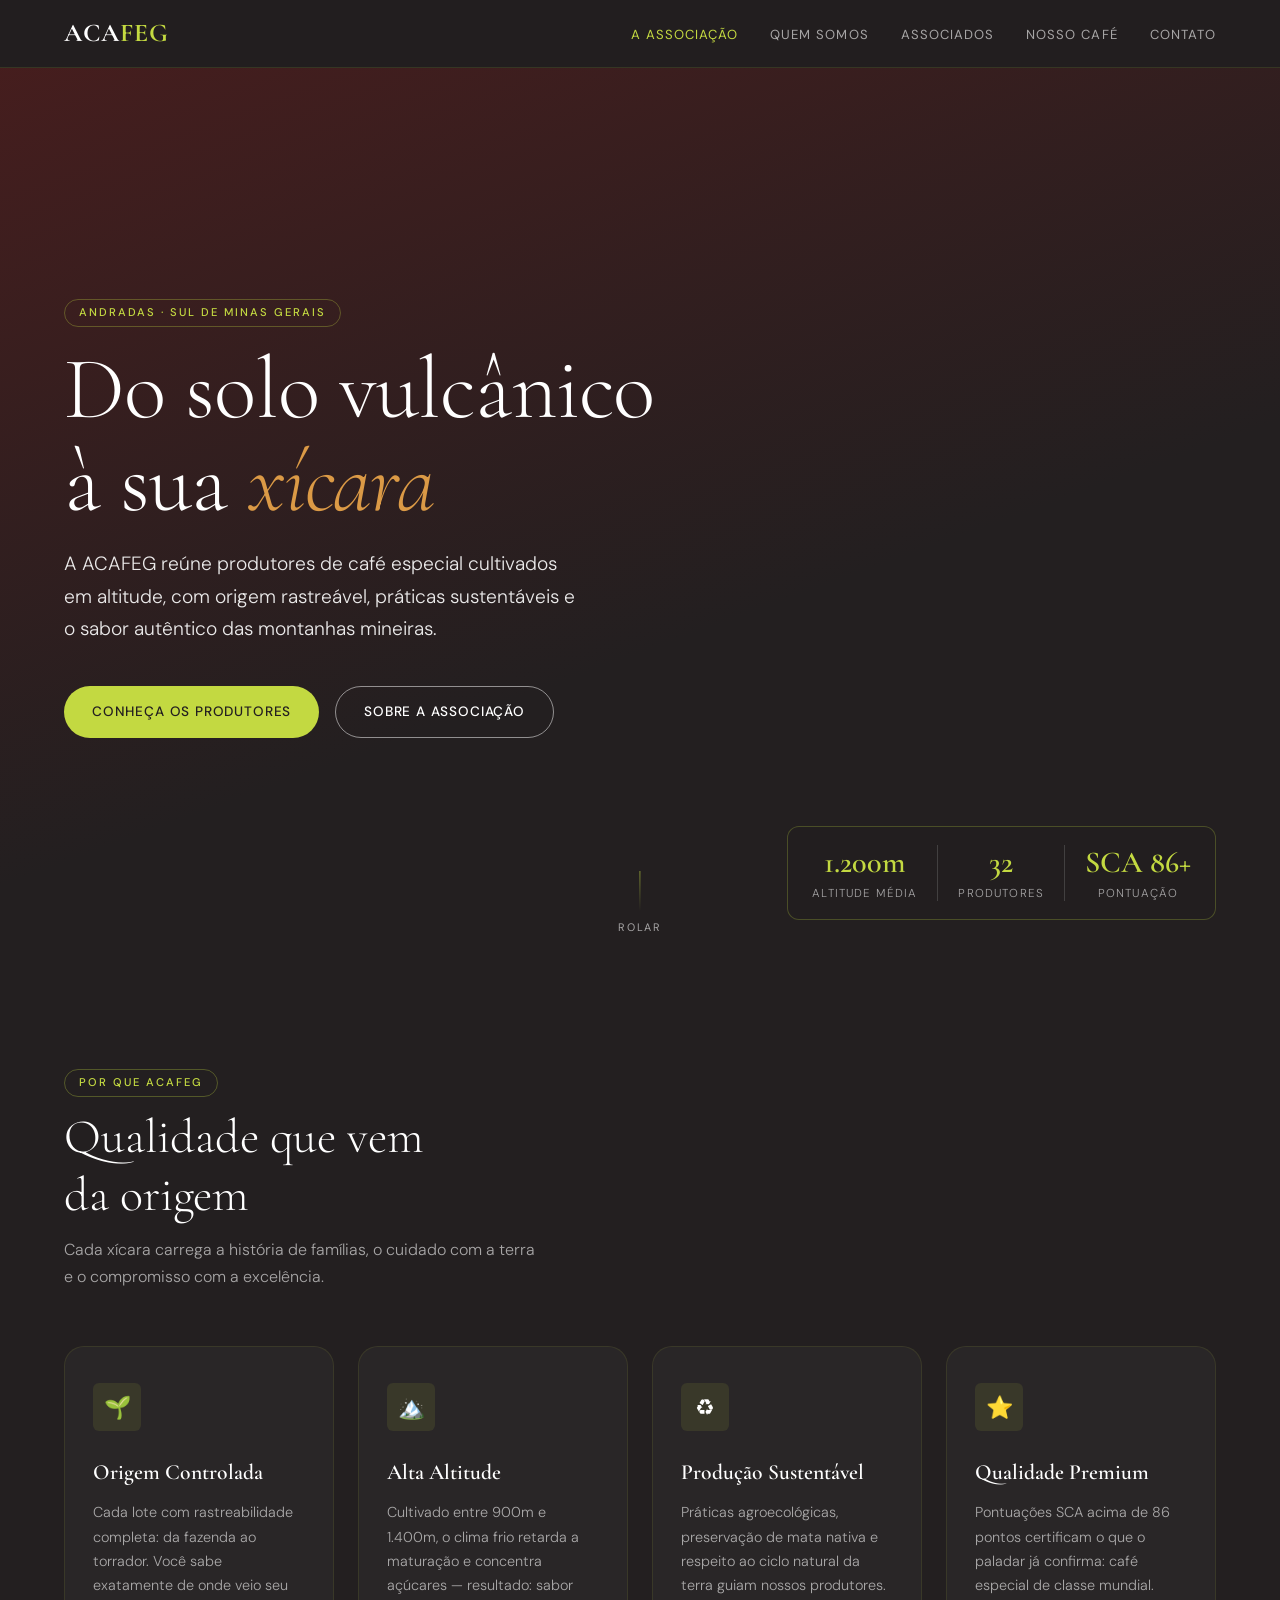
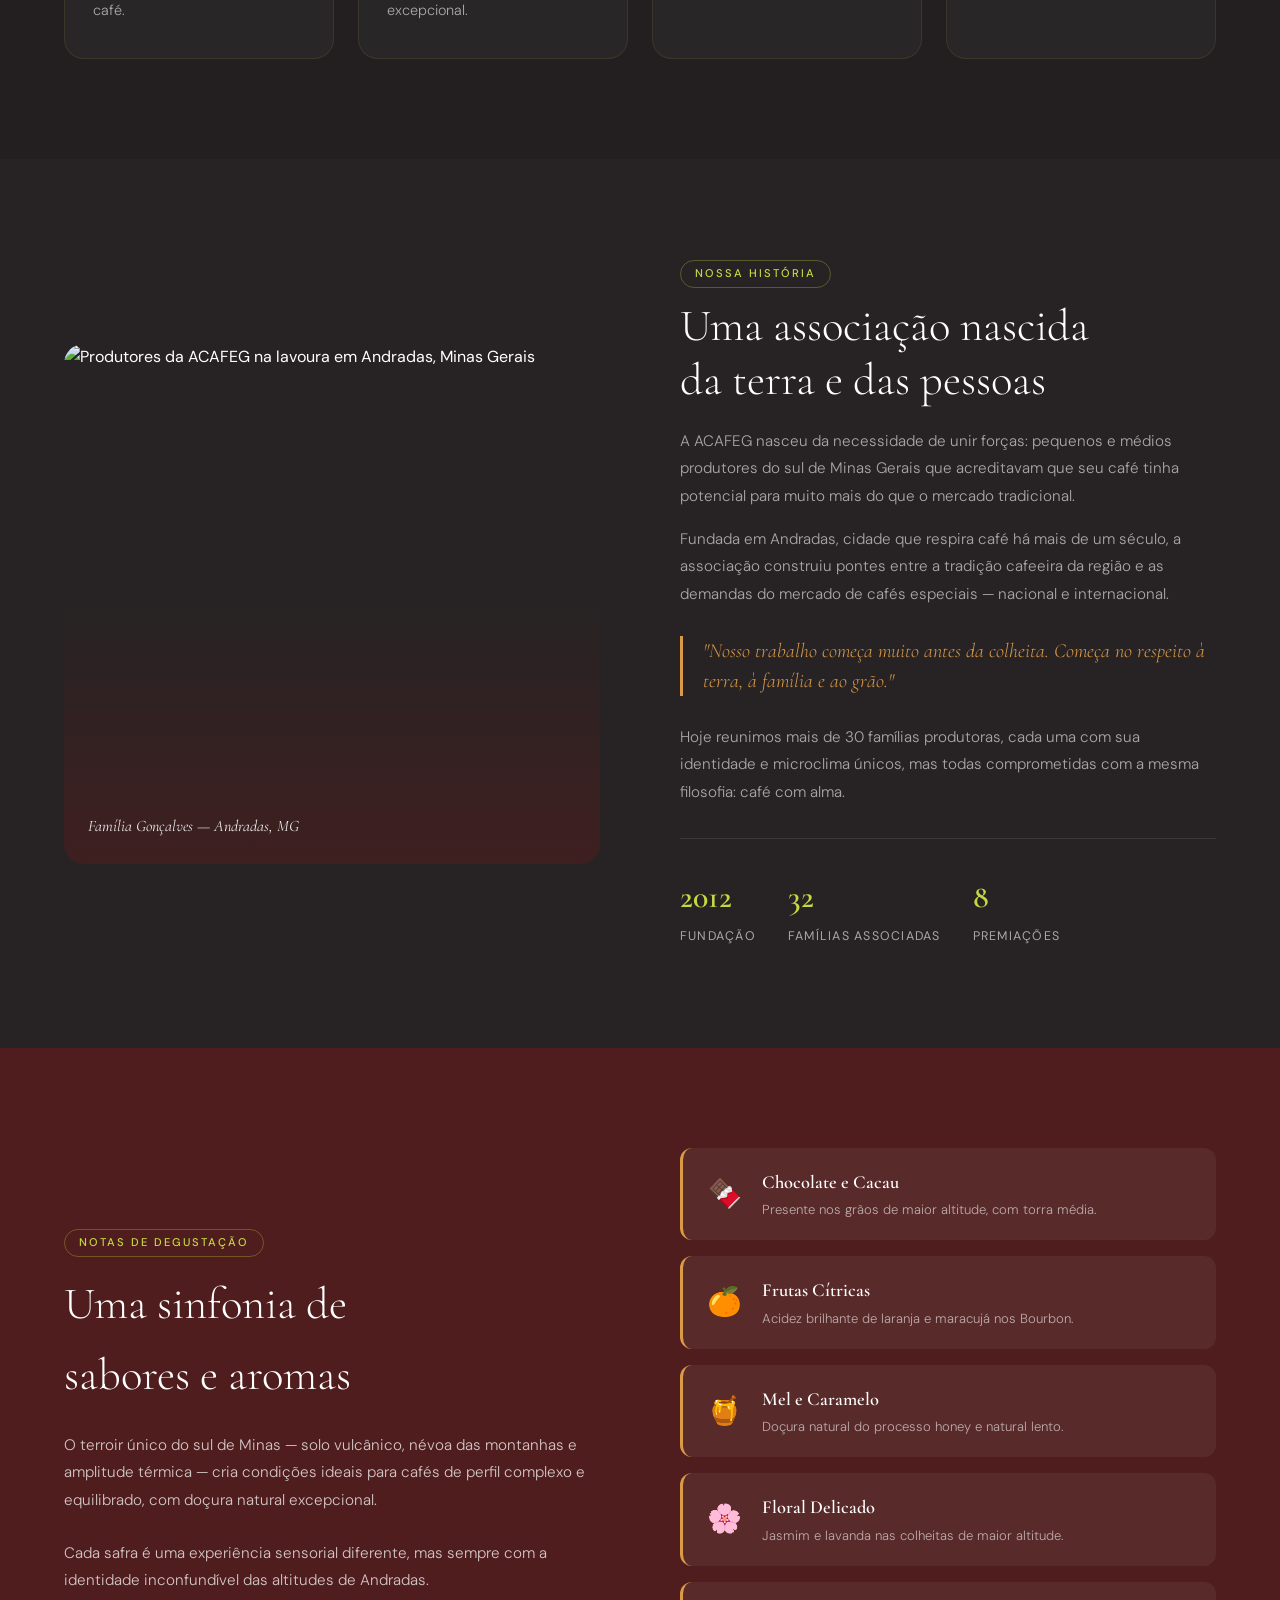
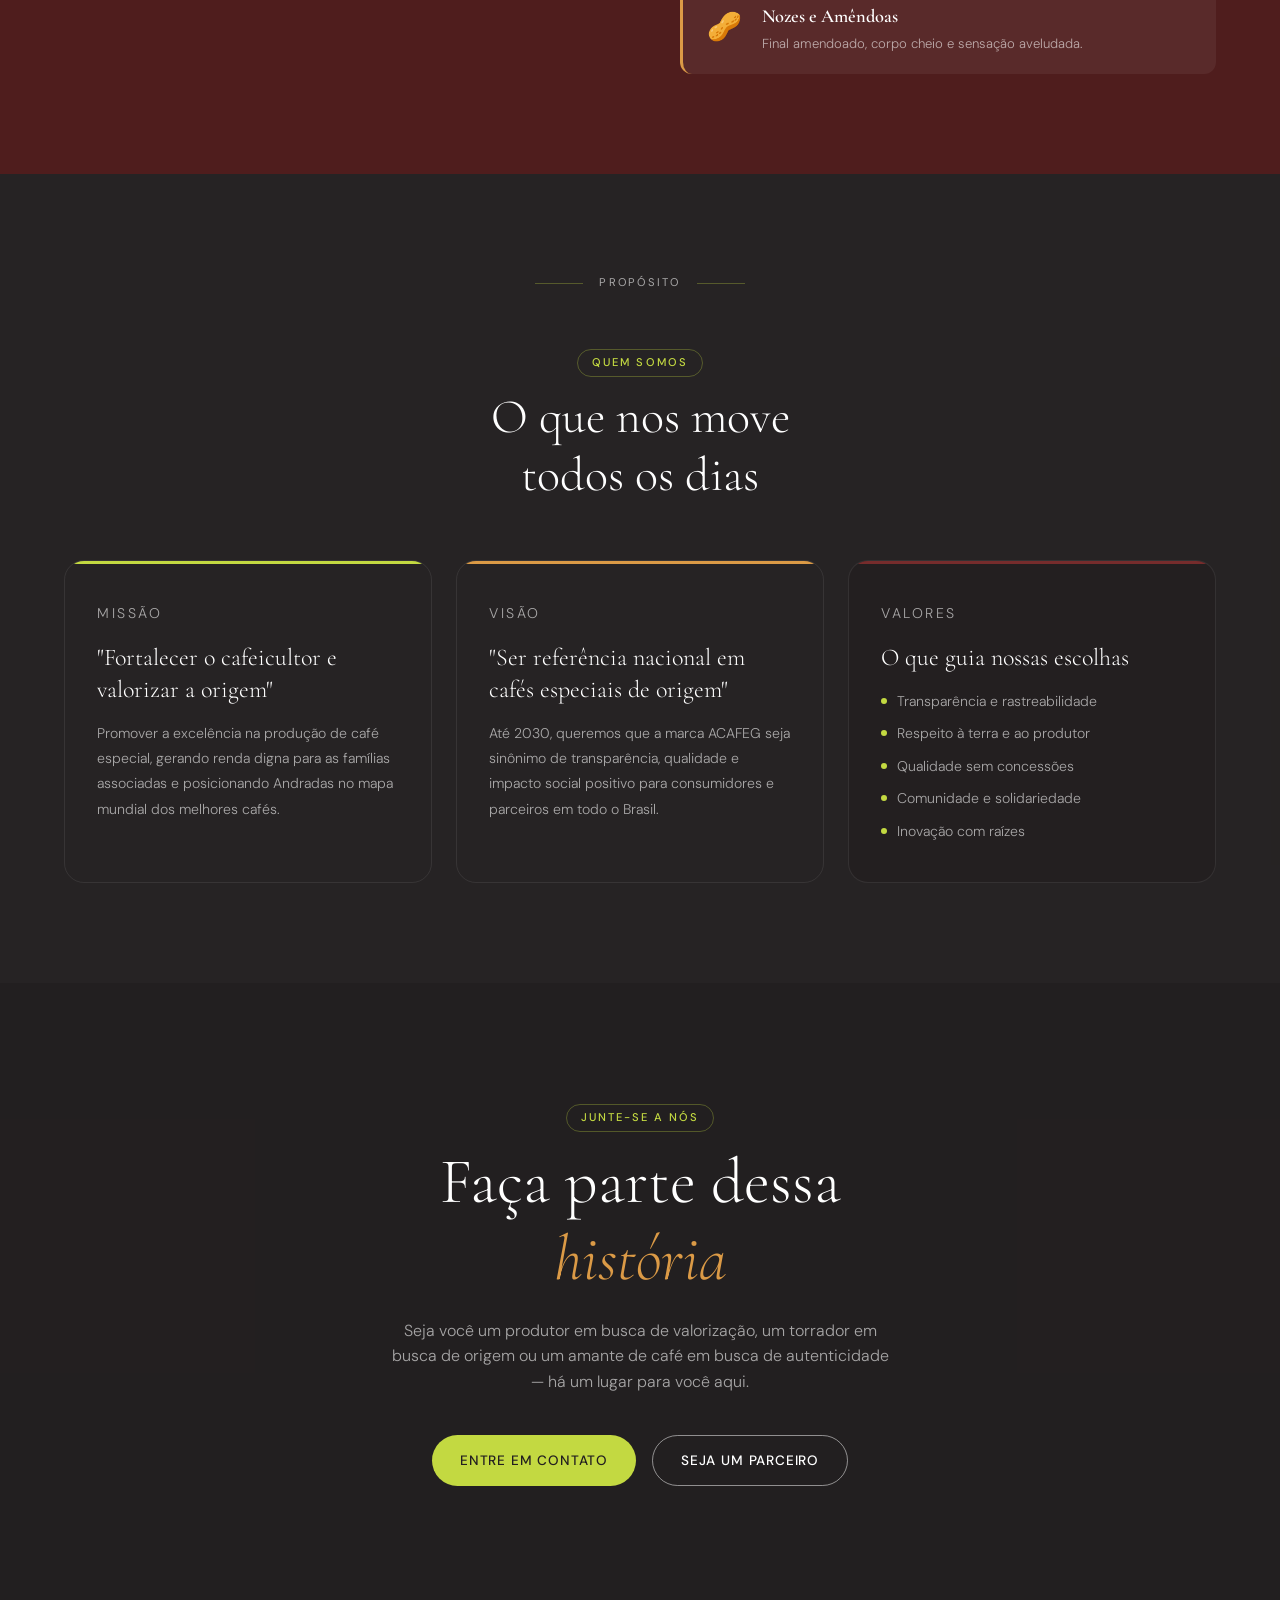
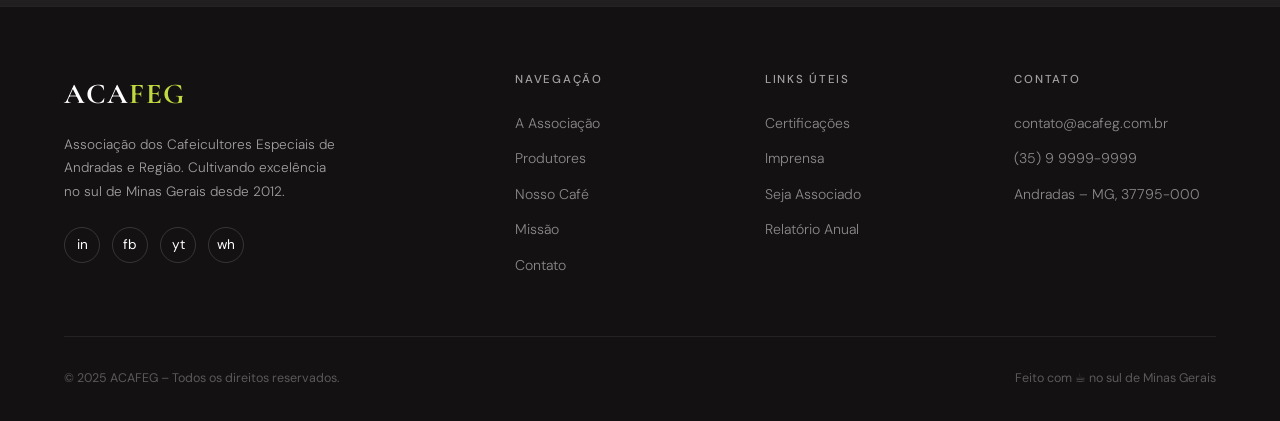
==== commit d271105f: "Links tela Home" ====
--- a/index.html
+++ b/index.html
@@ -22,14 +22,13 @@
        NAVBAR
   ================================================= -->
   <nav class="navbar" role="navigation" aria-label="Navegação principal">
-    <a href="index.html" class="navbar-logo">ACA<span>FEG</span></a>
+    <a href="#" class="navbar-logo">ACA<span>FEG</span></a>
     <ul class="navbar-links" id="nav-menu">
       <li><a class="actvate" href="index.html">A Associação</a></li>
       <li><a href="pages/aboutUs.html">Quem somos</a></li>
       <li><a href="pages/associates.html">Associados</a></li>
       <li><a href="pages/store.html">Nosso Café</a></li>
       <li><a href="pages/contact.html">Contato</a></li>
-      <li><a>>Projetos</li>
     </ul>
     <button class="nav-toggle" id="nav-toggle" aria-label="Abrir menu">
       <span></span><span></span><span></span>
@@ -53,8 +52,8 @@
         A ACAFEG reúne produtores de café especial cultivados em altitude, com origem rastreável, práticas sustentáveis e o sabor autêntico das montanhas mineiras.
       </p>
       <div class="hero-ctas reveal reveal-d3">
-        <a href="#produtores" class="btn btn-primary">Conheça os Produtores</a>
-        <a href="#sobre" class="btn btn-outline">Sobre a Associação</a>
+        <a href="pages/associates.html" class="btn btn-primary">Conheça os Produtores</a>
+        <a href="pages/aboutUs.html" class="btn btn-outline">Sobre a Associação</a>
       </div>
     </div>
 
@@ -154,102 +153,6 @@
               <strong>8</strong>
               <span>Premiações</span>
             </div>
-          </div>
-        </div>
-
-      </div>
-    </div>
-  </section>
-
-  <section class="produtores" id="produtores" aria-label="Nossos produtores">
-    <div class="container">
-      <div class="section-header reveal">
-        <span class="tag">Os Guardiões do Grão</span>
-        <h2 class="section-title">Conheça quem cultiva<br>seu café</h2>
-        <p class="section-sub">Arraste para conhecer as famílias por trás de cada xícara.</p>
-      </div>
-    </div>
-
-    <div class="container">
-      <div class="produtores-scroll reveal" role="list">
-
-        <div class="produtor-card" role="listitem">
-          <div class="produtor-img">
-            <img src="https://images.unsplash.com/photo-1592483648228-b35146a4330c?w=600&q=80&fit=crop" alt="Fazenda família Silva" loading="lazy" />
-          </div>
-          <div class="produtor-overlay"></div>
-          <div class="produtor-info">
-            <span class="produtor-altitude">1.280m</span>
-            <h3>Família Silva</h3>
-            <div class="produtor-meta">
-              <span>📍 Andradas, MG</span>
-              <span>Bourbon Amarelo</span>
-            </div>
-            <p class="produtor-details">Três gerações cultivando café no mesmo terroir. Notas de caramelo, castanha e leve acidez cítrica. Processo natural.</p>
-          </div>
-        </div>
-
-        <div class="produtor-card" role="listitem">
-          <div class="produtor-img">
-            <img src="https://images.unsplash.com/photo-1610889556528-9a770e32642f?w=600&q=80&fit=crop" alt="Fazenda família Pereira" loading="lazy" />
-          </div>
-          <div class="produtor-overlay"></div>
-          <div class="produtor-info">
-            <span class="produtor-altitude">1.150m</span>
-            <h3>Família Pereira</h3>
-            <div class="produtor-meta">
-              <span>📍 Caldas, MG</span>
-              <span>Catuaí Vermelho</span>
-            </div>
-            <p class="produtor-details">Pioneiros em fermentação anaeróbica na região. Perfil exótico com notas de frutas vermelhas, mel e especiarias.</p>
-          </div>
-        </div>
-
-        <div class="produtor-card" role="listitem">
-          <div class="produtor-img">
-            <img src="https://images.unsplash.com/photo-1543168256-418811576931?w=600&q=80&fit=crop" alt="Fazenda família Gonçalves" loading="lazy" />
-          </div>
-          <div class="produtor-overlay"></div>
-          <div class="produtor-info">
-            <span class="produtor-altitude">1.380m</span>
-            <h3>Família Gonçalves</h3>
-            <div class="produtor-meta">
-              <span>📍 Andradas, MG</span>
-              <span>Acaiá Cerrado</span>
-            </div>
-            <p class="produtor-details">A maior altitude da associação garante maturação lenta e complexidade única. Notas de chocolate amargo e floral delicado.</p>
-          </div>
-        </div>
-
-        <div class="produtor-card" role="listitem">
-          <div class="produtor-img">
-            <img src="https://images.unsplash.com/photo-1504630083234-14187a9df0f5?w=600&q=80&fit=crop" alt="Fazenda família Rodrigues" loading="lazy" />
-          </div>
-          <div class="produtor-overlay"></div>
-          <div class="produtor-info">
-            <span class="produtor-altitude">1.050m</span>
-            <h3>Família Rodrigues</h3>
-            <div class="produtor-meta">
-              <span>📍 Poços de Caldas, MG</span>
-              <span>Mundo Novo</span>
-            </div>
-            <p class="produtor-details">Manejo orgânico certificado há 12 anos. Café encorpado com doçura persistente de rapadura e toque de noz.</p>
-          </div>
-        </div>
-
-        <div class="produtor-card" role="listitem">
-          <div class="produtor-img">
-            <img src="https://images.unsplash.com/photo-1621524558773-b16c5e42f5b0?w=600&q=80&fit=crop" alt="Fazenda família Souza" loading="lazy" />
-          </div>
-          <div class="produtor-overlay"></div>
-          <div class="produtor-info">
-            <span class="produtor-altitude">1.200m</span>
-            <h3>Família Souza</h3>
-            <div class="produtor-meta">
-              <span>📍 Andradas, MG</span>
-              <span>Topázio</span>
-            </div>
-            <p class="produtor-details">Especialistas em processo honey. Doçura intensa de frutas maduras com corpo aveludado e finalização longa.</p>
           </div>
         </div>
 
@@ -353,8 +256,8 @@
       <h2 class="section-title reveal reveal-d1">Faça parte dessa<br><em style="color:var(--ouro);font-style:italic;">história</em></h2>
       <p class="reveal reveal-d2">Seja você um produtor em busca de valorização, um torrador em busca de origem ou um amante de café em busca de autenticidade — há um lugar para você aqui.</p>
       <div class="cta-final-btns reveal reveal-d3">
-        <a href="mailto:contato@acafeg.com.br" class="btn btn-primary">Entre em Contato</a>
-        <a href="#sobre" class="btn btn-outline">Seja um Parceiro</a>
+        <a href="pages/contact.html" class="btn btn-primary">Entre em Contato</a>
+        <a href="https://wa.me/5535999456608?text=Ol%C3%A1%2C%20gostaria%20de%20me%20tornar%20um%20associado%20da%20ACAFEG" class="btn btn-outline">Seja um Parceiro</a>
       </div>
     </div>
   </section>
@@ -367,8 +270,8 @@
           <div class="navbar-logo">ACA<span>FEG</span></div>
           <p>Associação dos Cafeicultores Especiais de Andradas e Região. Cultivando excelência no sul de Minas Gerais desde 2012.</p>
           <div class="footer-social">
-            <a href="#" aria-label="Instagram">in</a>
-            <a href="#" aria-label="Facebook">fb</a>
+            <a href="https://www.instagram.com/acafeg.andradas/" aria-label="Instagram">in</a>
+            <a href="https://www.facebook.com/acafeg.fairtradecoffee/" aria-label="Facebook">fb</a>
             <a href="#" aria-label="YouTube">yt</a>
             <a href="#" aria-label="WhatsApp">wh</a>
           </div>
@@ -377,11 +280,11 @@
         <div class="footer-col">
           <h4>Navegação</h4>
           <ul>
-            <li><a href="#sobre">A Associação</a></li>
-            <li><a href="#produtores">Produtores</a></li>
-            <li><a href="#sensorial">Nosso Café</a></li>
+            <li><a href="pages/aboutUs.html">A Associação</a></li>
+            <li><a href="pages/associates.html">Produtores</a></li>
+            <li><a href="pages/store.html">Nosso Café</a></li>
             <li><a href="#institucional">Missão</a></li>
-            <li><a href="#contato">Contato</a></li>
+            <li><a href="pages/contact.html">Contato</a></li>
           </ul>
         </div>
 
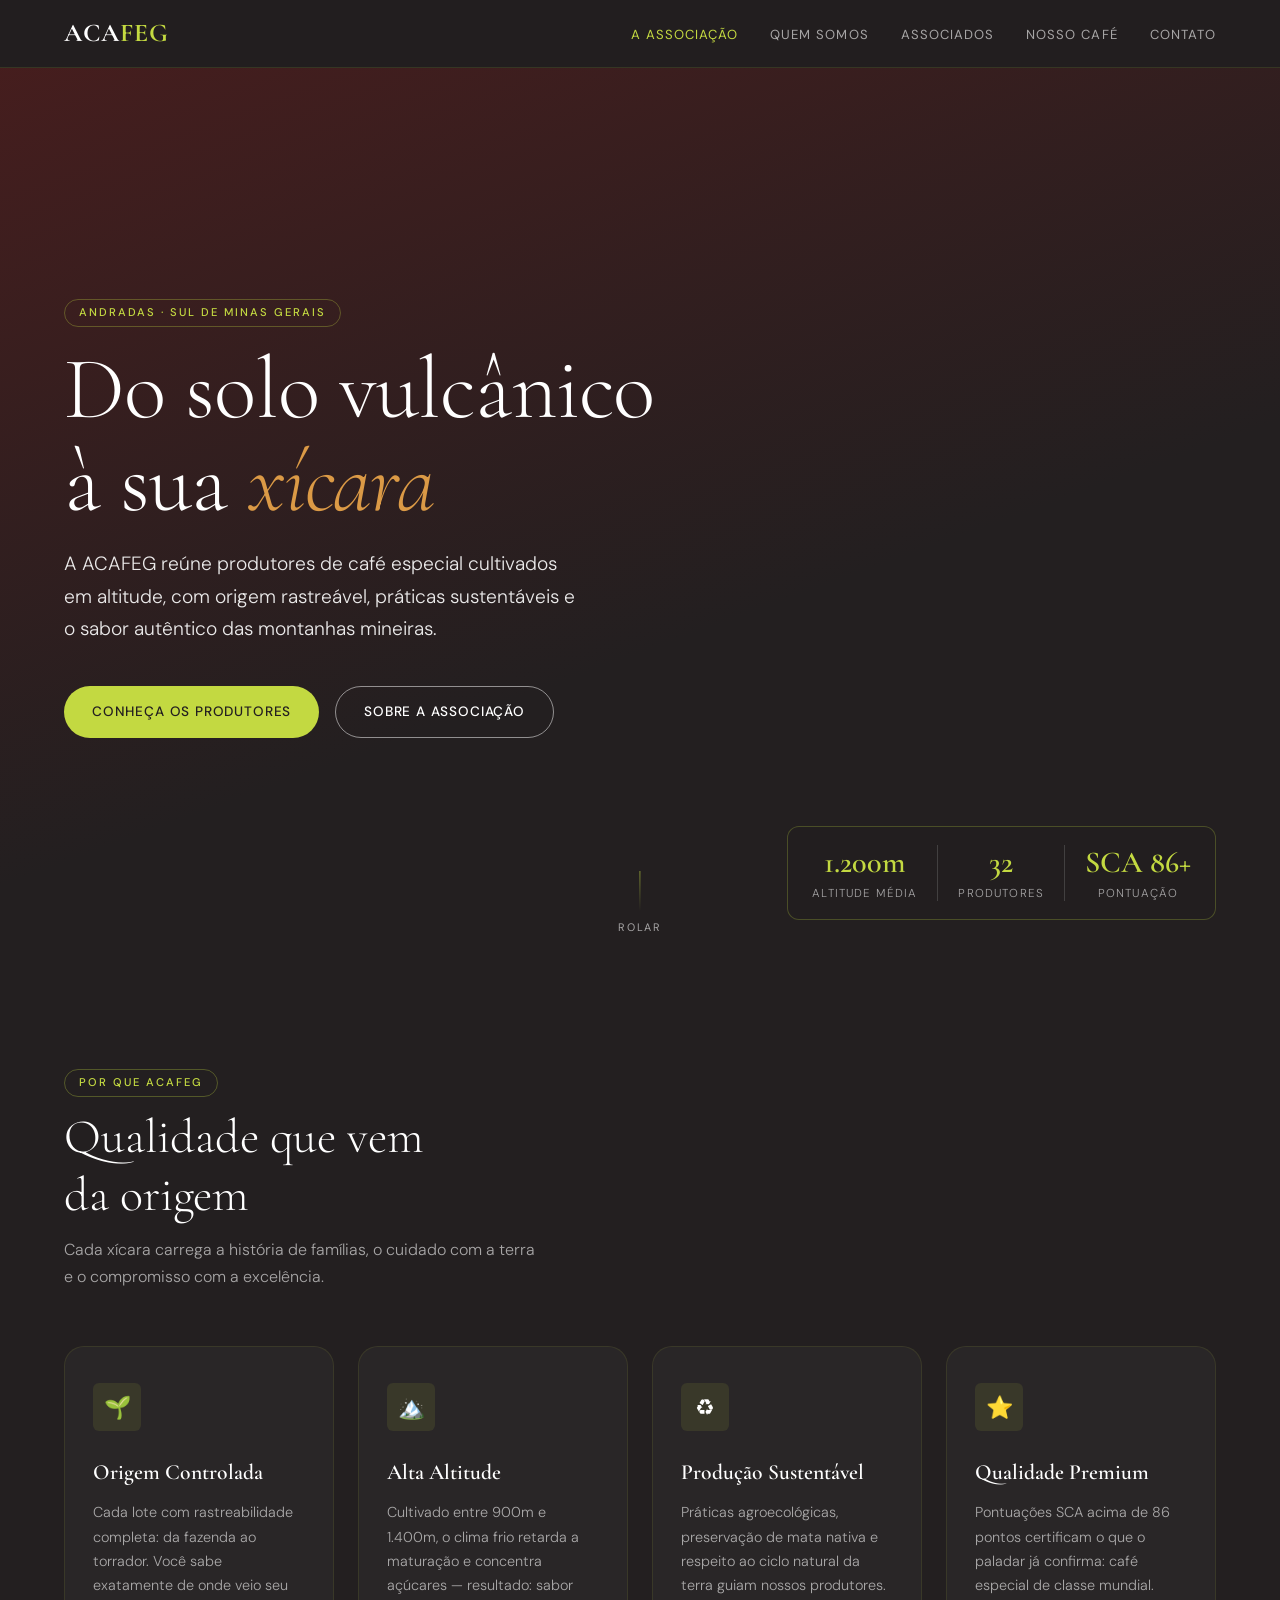
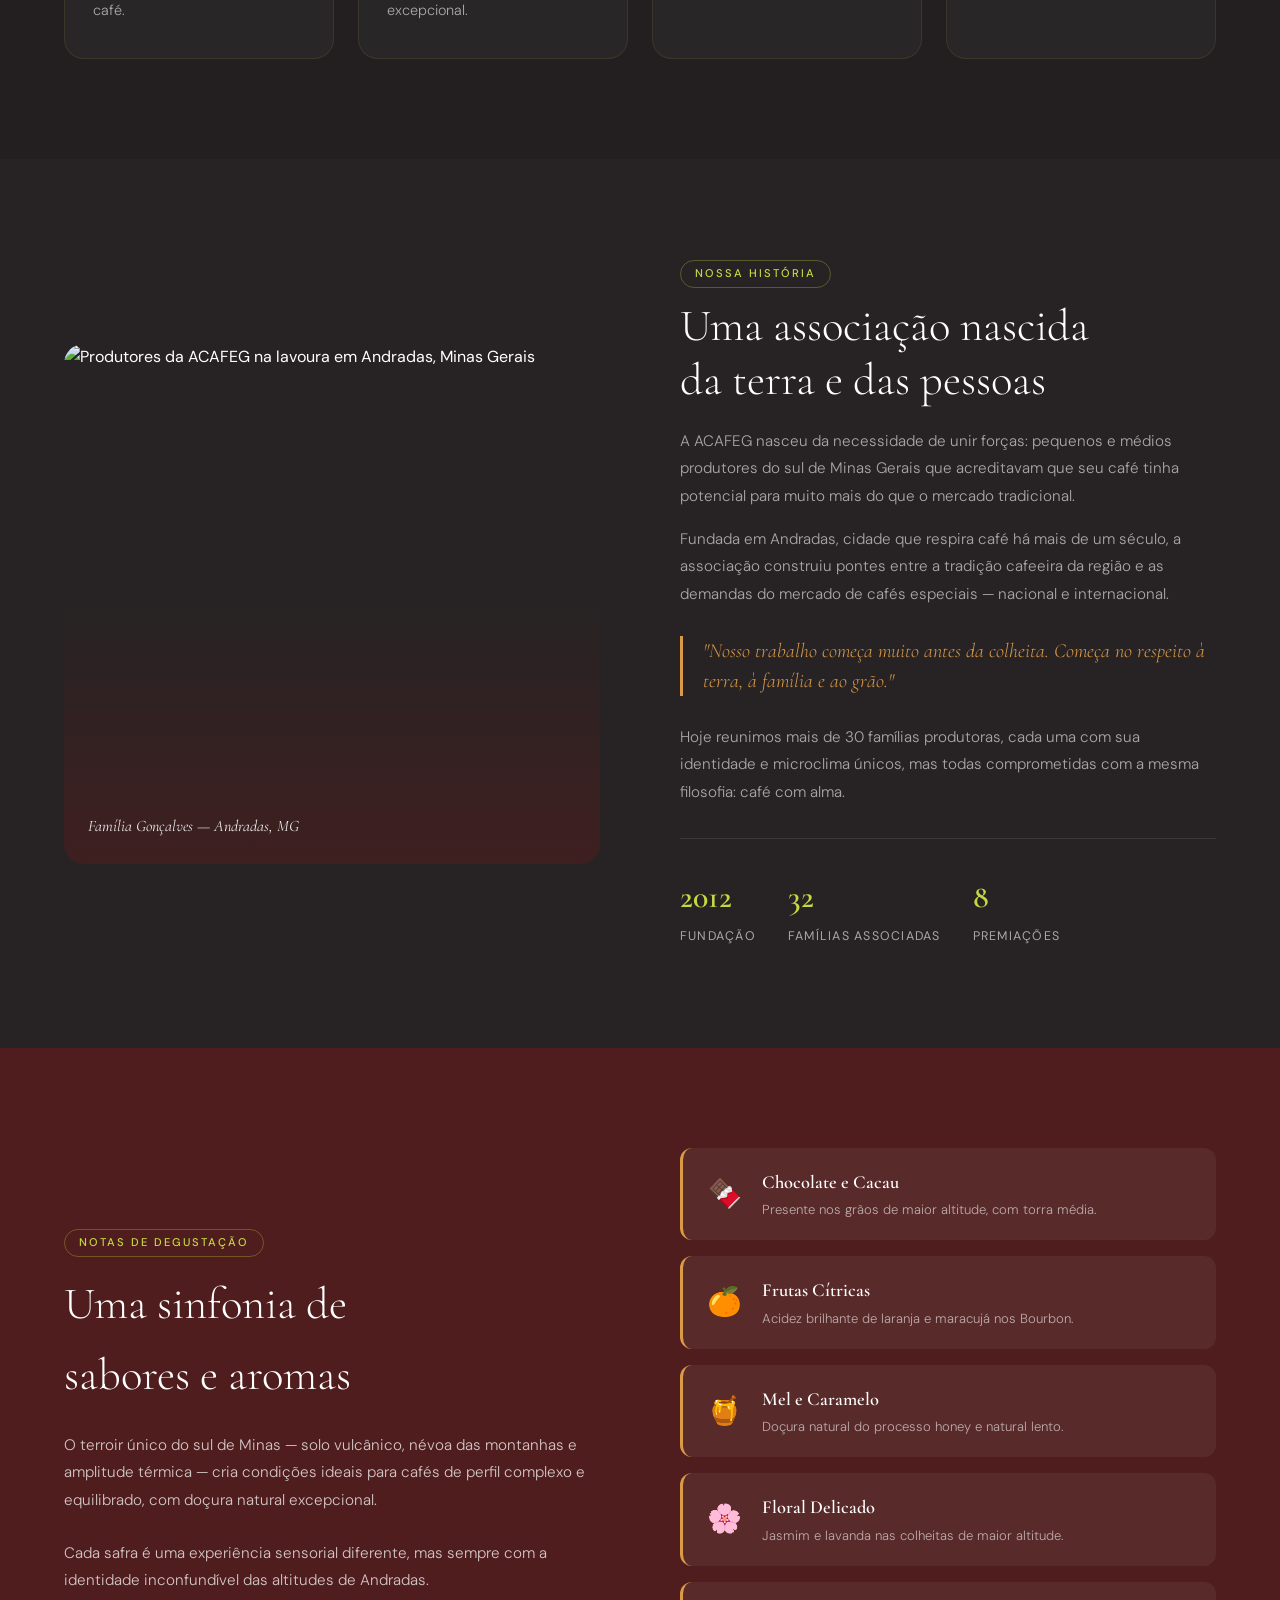
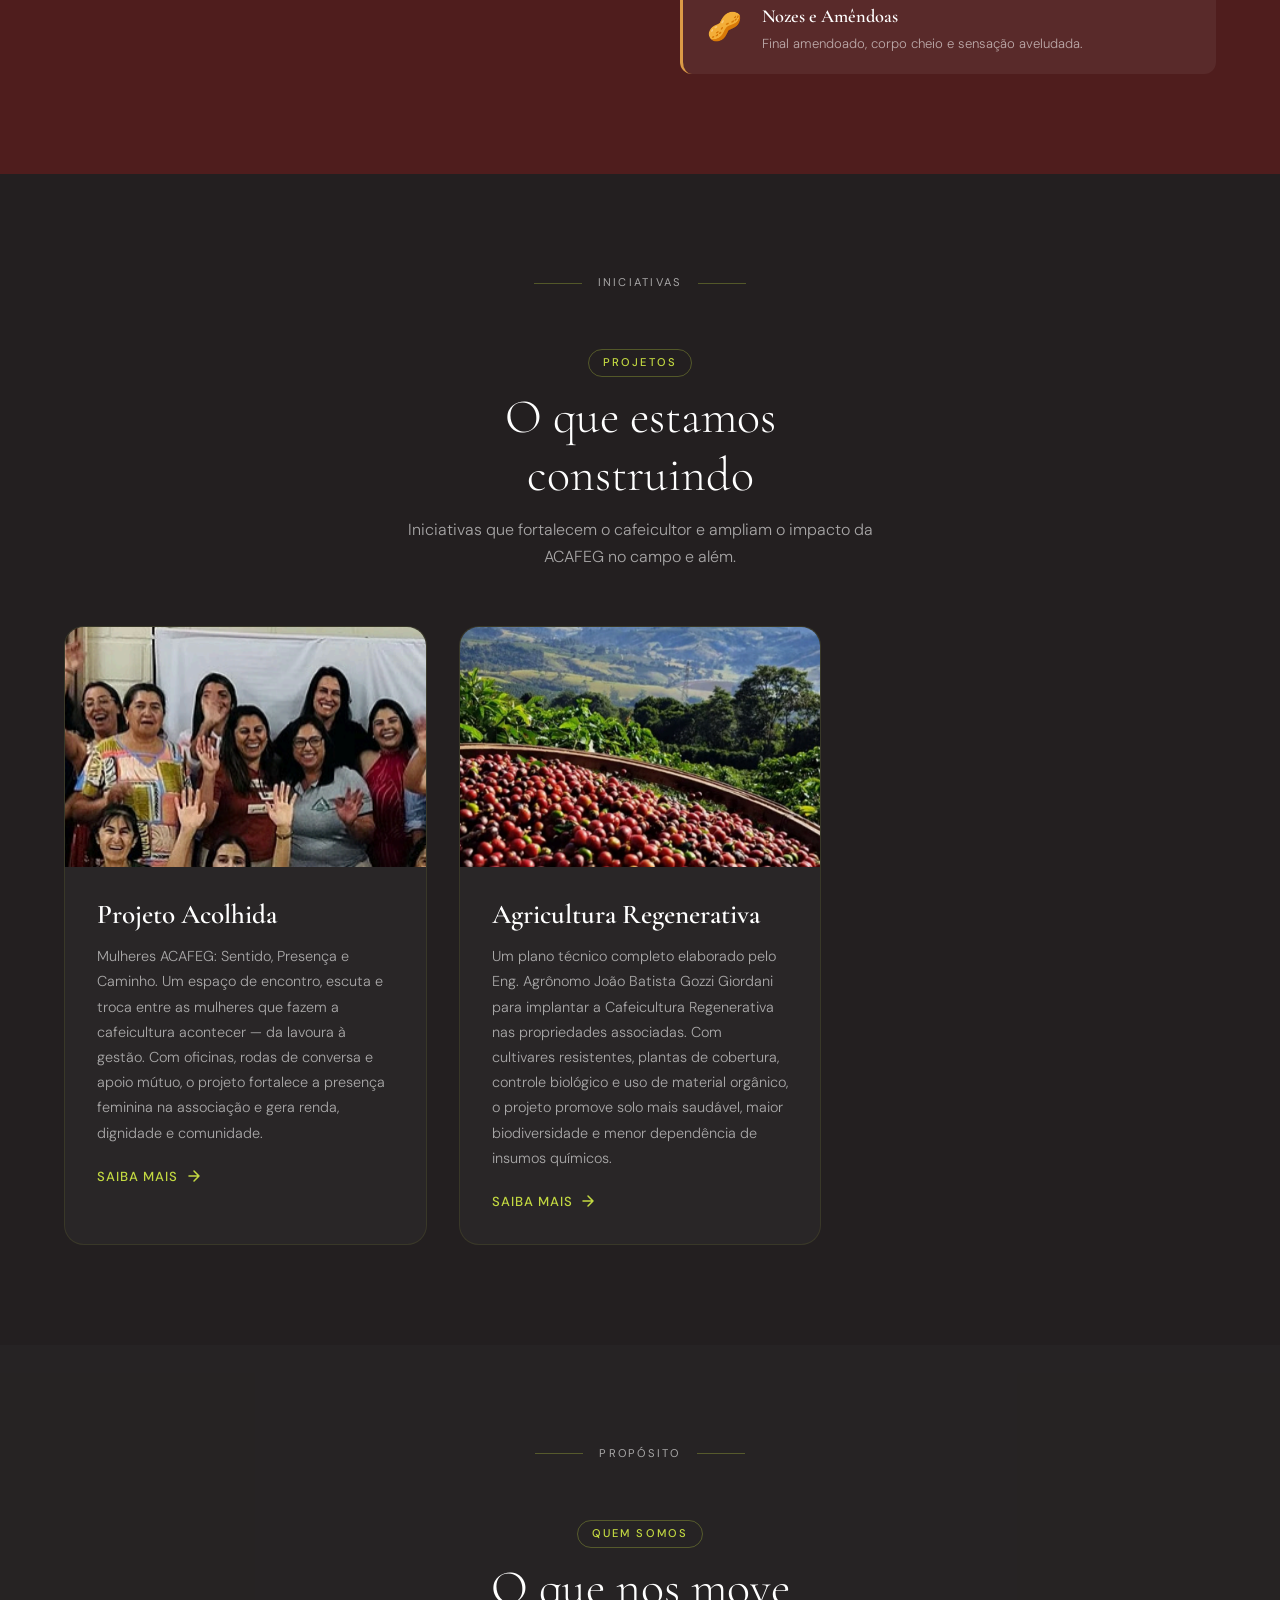
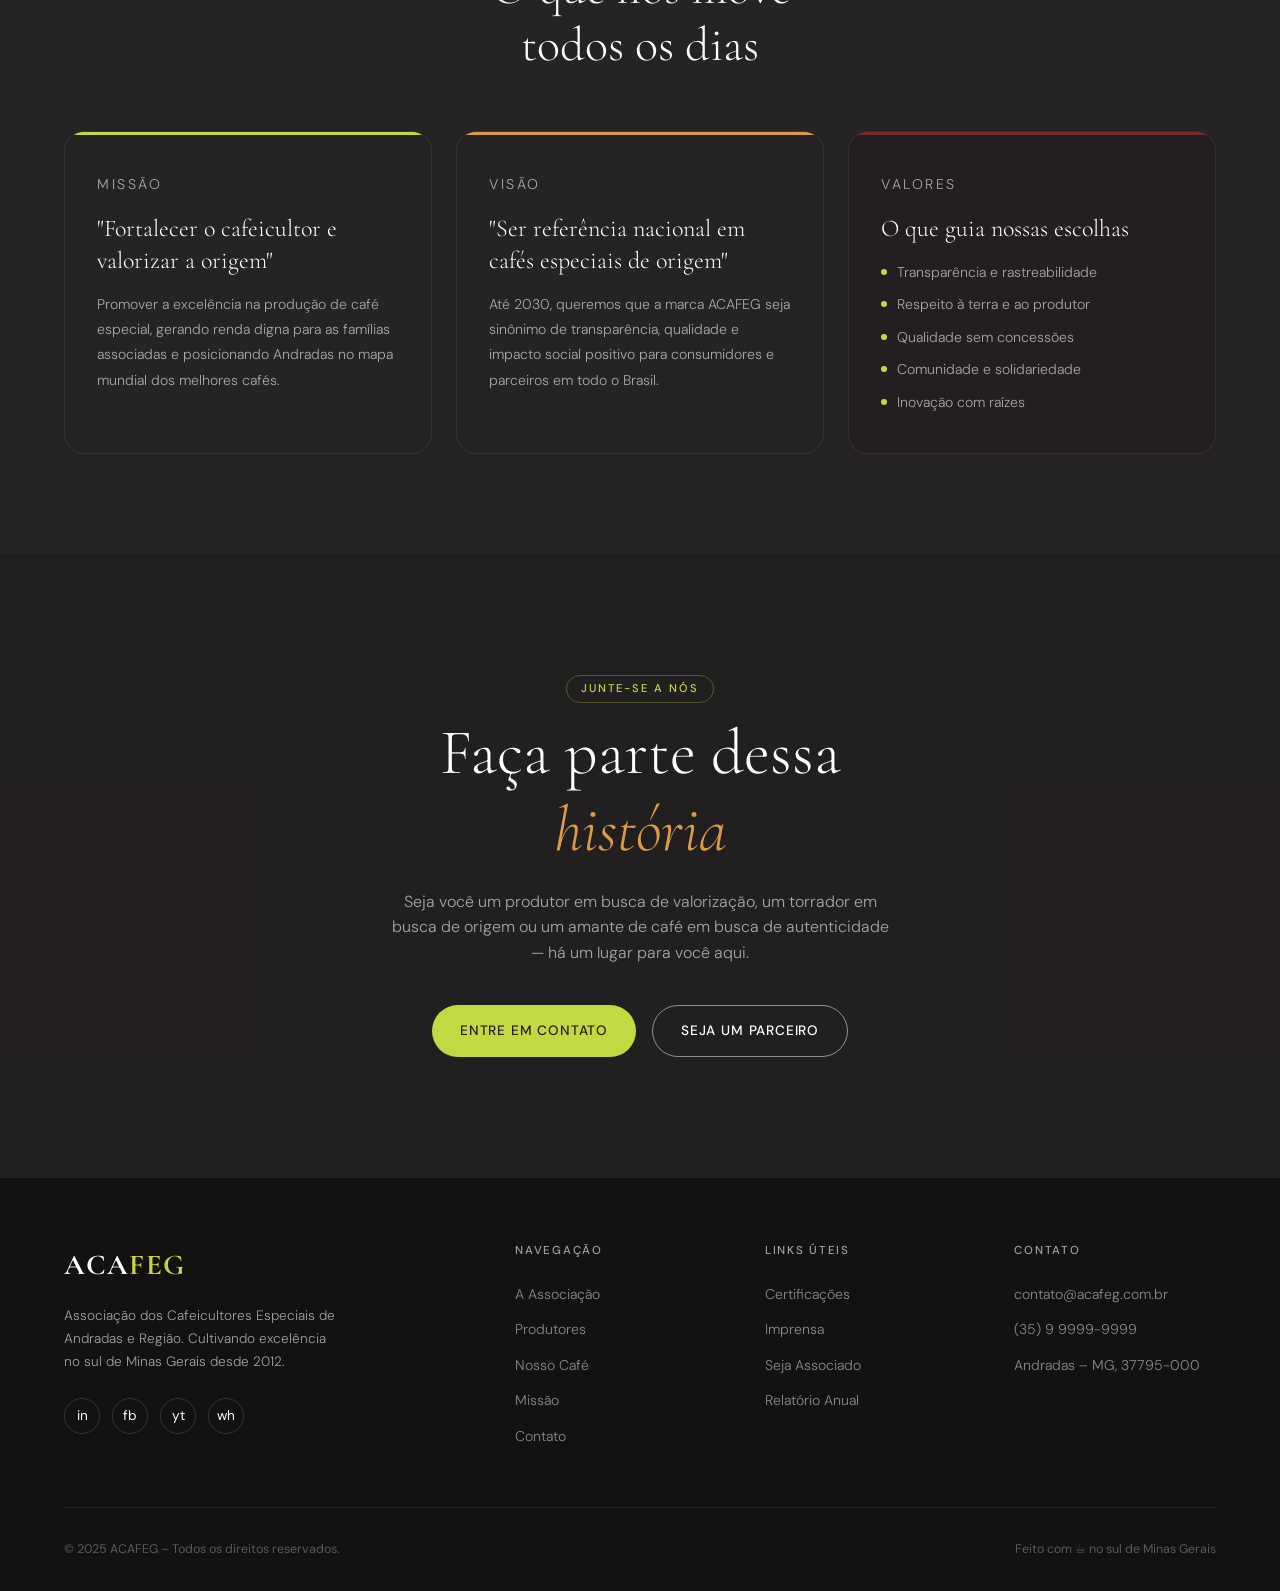
==== commit ff2877f0: "Adição dos cards dos projetos" ====
--- a/index.html
+++ b/index.html
@@ -1,19 +1,23 @@
 <!DOCTYPE html>
 <html lang="pt-BR">
+
 <head>
   <meta charset="UTF-8" />
   <meta name="viewport" content="width=device-width, initial-scale=1.0" />
-  <meta name="description" content="ACAFEG – Associação dos Cafeicultores do Sul de Minas Gerais. Café especial com origem controlada, cultivado nas montanhas de Andradas." />
+  <meta name="description"
+    content="ACAFEG – Associação dos Cafeicultores do Sul de Minas Gerais. Café especial com origem controlada, cultivado nas montanhas de Andradas." />
   <meta name="keywords" content="café especial, sul de minas, ACAFEG, Andradas, cafés gourmet, produtores de café" />
   <title>ACAFEG – Do Solo Vulcânico à Sua Xícara</title>
 
   <!-- Google Fonts: Cormorant Garamond (serif elegante) + DM Sans (sans-serif moderno) -->
   <link rel="preconnect" href="https://fonts.googleapis.com" />
   <link rel="preconnect" href="https://fonts.gstatic.com" crossorigin />
-  <link href="https://fonts.googleapis.com/css2?family=Cormorant+Garamond:ital,wght@0,300;0,400;0,600;0,700;1,300;1,400&family=DM+Sans:wght@300;400;500&display=swap" rel="stylesheet" />
-
-<!-- CSS -->
- <link rel="stylesheet" href="style/homeStyle.css">
+  <link
+    href="https://fonts.googleapis.com/css2?family=Cormorant+Garamond:ital,wght@0,300;0,400;0,600;0,700;1,300;1,400&family=DM+Sans:wght@300;400;500&display=swap"
+    rel="stylesheet" />
+
+  <!-- CSS -->
+  <link rel="stylesheet" href="style/homeStyle.css">
 </head>
 
 <body>
@@ -41,7 +45,6 @@
   <section class="hero" aria-label="Apresentação">
     <div class="hero-bg" role="img" aria-label="Lavoura de café nas montanhas do sul de Minas Gerais"></div>
     <div class="hero-overlay"></div>
-
     <div class="hero-content">
       <span class="tag reveal">Andradas · Sul de Minas Gerais</span>
       <h1 class="hero-headline reveal reveal-d1">
@@ -49,7 +52,8 @@
         à sua <em>xícara</em>
       </h1>
       <p class="hero-sub reveal reveal-d2">
-        A ACAFEG reúne produtores de café especial cultivados em altitude, com origem rastreável, práticas sustentáveis e o sabor autêntico das montanhas mineiras.
+        A ACAFEG reúne produtores de café especial cultivados em altitude, com origem rastreável, práticas sustentáveis
+        e o sabor autêntico das montanhas mineiras.
       </p>
       <div class="hero-ctas reveal reveal-d3">
         <a href="pages/associates.html" class="btn btn-primary">Conheça os Produtores</a>
@@ -82,32 +86,38 @@
 
   <section class="valores" id="valores" aria-label="Nossos diferenciais">
     <div class="container">
+      <a target="_blanck" src="/docs/Projeto-Acolhida.pdf" width="100%" height="800"></a>
       <div class="section-header reveal">
         <span class="tag">Por que ACAFEG</span>
         <h2 class="section-title">Qualidade que vem<br>da origem</h2>
-        <p class="section-sub">Cada xícara carrega a história de famílias, o cuidado com a terra e o compromisso com a excelência.</p>
+        <p class="section-sub">Cada xícara carrega a história de famílias, o cuidado com a terra e o compromisso com a
+          excelência.</p>
       </div>
 
       <div class="valores-grid">
         <div class="valor-card reveal reveal-d1">
           <div class="valor-icon">🌱</div>
           <h3>Origem Controlada</h3>
-          <p>Cada lote com rastreabilidade completa: da fazenda ao torrador. Você sabe exatamente de onde veio seu café.</p>
+          <p>Cada lote com rastreabilidade completa: da fazenda ao torrador. Você sabe exatamente de onde veio seu café.
+          </p>
         </div>
         <div class="valor-card reveal reveal-d2">
           <div class="valor-icon">🏔️</div>
           <h3>Alta Altitude</h3>
-          <p>Cultivado entre 900m e 1.400m, o clima frio retarda a maturação e concentra açúcares — resultado: sabor excepcional.</p>
+          <p>Cultivado entre 900m e 1.400m, o clima frio retarda a maturação e concentra açúcares — resultado: sabor
+            excepcional.</p>
         </div>
         <div class="valor-card reveal reveal-d3">
           <div class="valor-icon">♻️</div>
           <h3>Produção Sustentável</h3>
-          <p>Práticas agroecológicas, preservação de mata nativa e respeito ao ciclo natural da terra guiam nossos produtores.</p>
+          <p>Práticas agroecológicas, preservação de mata nativa e respeito ao ciclo natural da terra guiam nossos
+            produtores.</p>
         </div>
         <div class="valor-card reveal reveal-d4">
           <div class="valor-icon">⭐</div>
           <h3>Qualidade Premium</h3>
-          <p>Pontuações SCA acima de 86 pontos certificam o que o paladar já confirma: café especial de classe mundial.</p>
+          <p>Pontuações SCA acima de 86 pontos certificam o que o paladar já confirma: café especial de classe mundial.
+          </p>
         </div>
       </div>
     </div>
@@ -118,11 +128,8 @@
       <div class="sobre-grid">
 
         <div class="sobre-img-wrap reveal">
-          <img
-            src="https://images.unsplash.com/photo-1558618666-fcd25c85cd64?w=800&q=80&fit=crop&crop=faces"
-            alt="Produtores da ACAFEG na lavoura em Andradas, Minas Gerais"
-            loading="lazy"
-          />
+          <img src="https://images.unsplash.com/photo-1558618666-fcd25c85cd64?w=800&q=80&fit=crop&crop=faces"
+            alt="Produtores da ACAFEG na lavoura em Andradas, Minas Gerais" loading="lazy" />
           <p class="sobre-img-caption">Família Gonçalves — Andradas, MG</p>
         </div>
 
@@ -130,15 +137,18 @@
           <span class="tag">Nossa História</span>
           <h2 class="section-title">Uma associação nascida<br>da terra e das pessoas</h2>
 
-          <p>A ACAFEG nasceu da necessidade de unir forças: pequenos e médios produtores do sul de Minas Gerais que acreditavam que seu café tinha potencial para muito mais do que o mercado tradicional.</p>
-
-          <p>Fundada em Andradas, cidade que respira café há mais de um século, a associação construiu pontes entre a tradição cafeeira da região e as demandas do mercado de cafés especiais — nacional e internacional.</p>
+          <p>A ACAFEG nasceu da necessidade de unir forças: pequenos e médios produtores do sul de Minas Gerais que
+            acreditavam que seu café tinha potencial para muito mais do que o mercado tradicional.</p>
+
+          <p>Fundada em Andradas, cidade que respira café há mais de um século, a associação construiu pontes entre a
+            tradição cafeeira da região e as demandas do mercado de cafés especiais — nacional e internacional.</p>
 
           <blockquote>
             "Nosso trabalho começa muito antes da colheita. Começa no respeito à terra, à família e ao grão."
           </blockquote>
 
-          <p>Hoje reunimos mais de 30 famílias produtoras, cada uma com sua identidade e microclima únicos, mas todas comprometidas com a mesma filosofia: café com alma.</p>
+          <p>Hoje reunimos mais de 30 famílias produtoras, cada uma com sua identidade e microclima únicos, mas todas
+            comprometidas com a mesma filosofia: café com alma.</p>
 
           <div class="sobre-stats">
             <div class="sobre-stat">
@@ -167,9 +177,11 @@
         <div class="sensorial-text reveal">
           <span class="tag">Notas de Degustação</span>
           <h2 class="section-title">Uma sinfonia de<br>sabores e aromas</h2>
-          <p>O terroir único do sul de Minas — solo vulcânico, névoa das montanhas e amplitude térmica — cria condições ideais para cafés de perfil complexo e equilibrado, com doçura natural excepcional.</p>
+          <p>O terroir único do sul de Minas — solo vulcânico, névoa das montanhas e amplitude térmica — cria condições
+            ideais para cafés de perfil complexo e equilibrado, com doçura natural excepcional.</p>
           <br>
-          <p>Cada safra é uma experiência sensorial diferente, mas sempre com a identidade inconfundível das altitudes de Andradas.</p>
+          <p>Cada safra é uma experiência sensorial diferente, mas sempre com a identidade inconfundível das altitudes
+            de Andradas.</p>
         </div>
 
         <div class="sensorial-notas reveal reveal-d2">
@@ -214,6 +226,61 @@
     </div>
   </section>
 
+  <!-- ================================================
+     PROJETOS
+================================================= -->
+  <section class="projetos" id="projetos" aria-label="Nossos projetos">
+    <div class="container">
+      <div class="section-header reveal" style="text-align:center">
+        <div class="divider">Iniciativas</div>
+        <span class="tag">Projetos</span>
+        <h2 class="section-title">O que estamos<br>construindo</h2>
+        <p class="section-sub" style="margin-inline:auto">Iniciativas que fortalecem o cafeicultor e ampliam o impacto
+          da ACAFEG no campo e além.</p>
+      </div>
+
+      <div class="projetos-grid">
+
+        <article class="projeto-card reveal reveal-d1">
+          <div class="projeto-img-wrap">
+            <img src="img/ProjetoAcolhidas.png"
+              alt="Projeto Acolhida — capacitação de produtores" loading="lazy" />
+          </div>
+          <div class="projeto-body">
+            <h3>Projeto Acolhida</h3>
+            <p>Mulheres ACAFEG: Sentido, Presença e Caminho. Um espaço de encontro, escuta e troca entre as mulheres que fazem a cafeicultura acontecer — da lavoura à gestão. Com oficinas, rodas de conversa e apoio mútuo, o projeto fortalece a presença feminina na associação e gera renda, dignidade e comunidade.</p>
+            <a href="/docs/Projeto-Acolhida.pdf" class="projeto-link" target="_blank">
+              Saiba mais
+              <svg width="14" height="14" viewBox="0 0 14 14" fill="none" aria-hidden="true">
+                <path d="M2 7h10M7 2l5 5-5 5" stroke="currentColor" stroke-width="1.5" stroke-linecap="round"
+                  stroke-linejoin="round" />
+              </svg>
+            </a>
+          </div>
+        </article>
+
+        <article class="projeto-card reveal reveal-d2">
+          <div class="projeto-img-wrap">
+            <img src="img/AgriculturaRegenerativa.png"
+              alt="Projeto Raízes — rastreabilidade e certificação" loading="lazy" >
+          </div>
+          <div class="projeto-body">
+            <h3>Agricultura Regenerativa</h3>
+            <p>Um plano técnico completo elaborado pelo Eng. Agrônomo João Batista Gozzi Giordani para implantar a Cafeicultura Regenerativa nas propriedades associadas. Com cultivares resistentes, plantas de cobertura, controle biológico e uso de material orgânico, o projeto promove solo mais saudável, maior biodiversidade e menor dependência de insumos químicos.</p>
+            <a href="/docs/Projeto-Agricultura-Regenerativa.pdf" class="projeto-link" target="_blank">
+              Saiba mais
+              <svg width="14" height="14" viewBox="0 0 14 14" fill="none" aria-hidden="true">
+                <path d="M2 7h10M7 2l5 5-5 5" stroke="currentColor" stroke-width="1.5" stroke-linecap="round"
+                  stroke-linejoin="round" />
+              </svg>
+            </a>
+          </div>
+        </article>
+
+      </div>
+    </div>
+  </section>
+
   <section class="institucional" id="institucional" aria-label="Missão, visão e valores">
     <div class="container">
       <div class="section-header reveal" style="text-align:center">
@@ -226,12 +293,14 @@
         <div class="mvv-card missao reveal reveal-d1">
           <p class="mvv-label">Missão</p>
           <h3>"Fortalecer o cafeicultor e valorizar a origem"</h3>
-          <p>Promover a excelência na produção de café especial, gerando renda digna para as famílias associadas e posicionando Andradas no mapa mundial dos melhores cafés.</p>
+          <p>Promover a excelência na produção de café especial, gerando renda digna para as famílias associadas e
+            posicionando Andradas no mapa mundial dos melhores cafés.</p>
         </div>
         <div class="mvv-card visao reveal reveal-d2">
           <p class="mvv-label">Visão</p>
           <h3>"Ser referência nacional em cafés especiais de origem"</h3>
-          <p>Até 2030, queremos que a marca ACAFEG seja sinônimo de transparência, qualidade e impacto social positivo para consumidores e parceiros em todo o Brasil.</p>
+          <p>Até 2030, queremos que a marca ACAFEG seja sinônimo de transparência, qualidade e impacto social positivo
+            para consumidores e parceiros em todo o Brasil.</p>
         </div>
         <div class="mvv-card valores reveal reveal-d3">
           <p class="mvv-label">Valores</p>
@@ -253,11 +322,14 @@
     <div class="cta-final-overlay"></div>
     <div class="container">
       <span class="tag reveal">Junte-se a nós</span>
-      <h2 class="section-title reveal reveal-d1">Faça parte dessa<br><em style="color:var(--ouro);font-style:italic;">história</em></h2>
-      <p class="reveal reveal-d2">Seja você um produtor em busca de valorização, um torrador em busca de origem ou um amante de café em busca de autenticidade — há um lugar para você aqui.</p>
+      <h2 class="section-title reveal reveal-d1">Faça parte dessa<br><em
+          style="color:var(--ouro);font-style:italic;">história</em></h2>
+      <p class="reveal reveal-d2">Seja você um produtor em busca de valorização, um torrador em busca de origem ou um
+        amante de café em busca de autenticidade — há um lugar para você aqui.</p>
       <div class="cta-final-btns reveal reveal-d3">
         <a href="pages/contact.html" class="btn btn-primary">Entre em Contato</a>
-        <a href="https://wa.me/5535999456608?text=Ol%C3%A1%2C%20gostaria%20de%20me%20tornar%20um%20associado%20da%20ACAFEG" class="btn btn-outline">Seja um Parceiro</a>
+        <a href="https://wa.me/5535999456608?text=Ol%C3%A1%2C%20gostaria%20de%20me%20tornar%20um%20associado%20da%20ACAFEG"
+          class="btn btn-outline">Seja um Parceiro</a>
       </div>
     </div>
   </section>
@@ -268,7 +340,8 @@
 
         <div class="footer-brand">
           <div class="navbar-logo">ACA<span>FEG</span></div>
-          <p>Associação dos Cafeicultores Especiais de Andradas e Região. Cultivando excelência no sul de Minas Gerais desde 2012.</p>
+          <p>Associação dos Cafeicultores Especiais de Andradas e Região. Cultivando excelência no sul de Minas Gerais
+            desde 2012.</p>
           <div class="footer-social">
             <a href="https://www.instagram.com/acafeg.andradas/" aria-label="Instagram">in</a>
             <a href="https://www.facebook.com/acafeg.fairtradecoffee/" aria-label="Facebook">fb</a>
@@ -318,7 +391,7 @@
 
   <script>
     const toggle = document.getElementById('nav-toggle');
-    const menu   = document.getElementById('nav-menu');
+    const menu = document.getElementById('nav-menu');
 
     toggle.addEventListener('click', () => {
       menu.classList.toggle('open');
@@ -342,7 +415,7 @@
     document.querySelectorAll('.reveal').forEach(el => observer.observe(el));
 
     const navbar = document.querySelector('.navbar');
-    let ticking  = false;
+    let ticking = false;
 
     window.addEventListener('scroll', () => {
       if (!ticking) {
@@ -359,4 +432,5 @@
   </script>
 
 </body>
-</html>
+
+</html>
--- a/style/homeStyle.css
+++ b/style/homeStyle.css
@@ -4,22 +4,22 @@
        muda o site inteiro sem precisar buscar no código.
     =================================================== */
     :root {
-      --vinho:        rgb(79, 29, 29);
-      --vinho-light:  rgba(79, 29, 29, 0.85);
-      --vinho-overlay:rgba(79, 29, 29, 0.72);
-      --verde-lima:   rgb(195, 217, 65);
-      --verde-lima-30:rgba(195, 217, 65, 0.3);
-      --ouro:         rgb(219, 154, 70);
-      --neutro-escuro:rgb(35, 31, 32);
-      --neutro-90:    rgba(35, 31, 32, 0.9);
-      --neutro-70:    rgba(35, 31, 32, 0.7);
-      --neutro-10:    rgba(35, 31, 32, 0.1);
-      --branco:       #fff;
-      --branco-90:    rgba(255,255,255,0.9);
-      --branco-60:    rgba(255,255,255,0.6);
+      --vinho: rgb(79, 29, 29);
+      --vinho-light: rgba(79, 29, 29, 0.85);
+      --vinho-overlay: rgba(79, 29, 29, 0.72);
+      --verde-lima: rgb(195, 217, 65);
+      --verde-lima-30: rgba(195, 217, 65, 0.3);
+      --ouro: rgb(219, 154, 70);
+      --neutro-escuro: rgb(35, 31, 32);
+      --neutro-90: rgba(35, 31, 32, 0.9);
+      --neutro-70: rgba(35, 31, 32, 0.7);
+      --neutro-10: rgba(35, 31, 32, 0.1);
+      --branco: #fff;
+      --branco-90: rgba(255, 255, 255, 0.9);
+      --branco-60: rgba(255, 255, 255, 0.6);
 
       --font-serif: 'Cormorant Garamond', Georgia, serif;
-      --font-sans:  'DM Sans', system-ui, sans-serif;
+      --font-sans: 'DM Sans', system-ui, sans-serif;
 
       --radius-sm: 6px;
       --radius-md: 12px;
@@ -34,9 +34,17 @@
        box-sizing: border-box garante que padding/border
        nunca "estourem" o tamanho definido — padrão moderno.
     =================================================== */
-    *, *::before, *::after { box-sizing: border-box; margin: 0; padding: 0; }
-
-    html { scroll-behavior: smooth; }
+    *,
+    *::before,
+    *::after {
+      box-sizing: border-box;
+      margin: 0;
+      padding: 0;
+    }
+
+    html {
+      scroll-behavior: smooth;
+    }
 
     body {
       font-family: var(--font-sans);
@@ -46,8 +54,17 @@
       overflow-x: hidden;
     }
 
-    img { display: block; width: 100%; height: 100%; object-fit: cover; }
-    a   { color: inherit; text-decoration: none; }
+    img {
+      display: block;
+      width: 100%;
+      height: 100%;
+      object-fit: cover;
+    }
+
+    a {
+      color: inherit;
+      text-decoration: none;
+    }
 
     /* ===================================================
        UTILITÁRIOS REUTILIZÁVEIS
@@ -55,8 +72,10 @@
        HTML mais legível, como num design system.
     =================================================== */
     .container {
-      width: min(90%, 1240px); /* min() = responsivo sem media query */
-      margin-inline: auto;    /* centraliza horizontalmente */
+      width: min(90%, 1240px);
+      /* min() = responsivo sem media query */
+      margin-inline: auto;
+      /* centraliza horizontalmente */
     }
 
     .tag {
@@ -92,19 +111,25 @@
       border: none;
       text-transform: uppercase;
     }
+
     .btn-primary {
       background: var(--verde-lima);
       color: var(--neutro-escuro);
     }
-    .btn-primary:hover { transform: translateY(-2px); filter: brightness(1.08); }
+
+    .btn-primary:hover {
+      transform: translateY(-2px);
+      filter: brightness(1.08);
+    }
 
     .btn-outline {
       background: transparent;
       color: var(--branco);
-      border: 1.5px solid rgba(255,255,255,0.5);
-    }
+      border: 1.5px solid rgba(255, 255, 255, 0.5);
+    }
+
     .btn-outline:hover {
-      background: rgba(255,255,255,0.1);
+      background: rgba(255, 255, 255, 0.1);
       border-color: var(--branco);
       transform: translateY(-2px);
     }
@@ -122,19 +147,32 @@
       transform: translateY(28px);
       transition: opacity 0.7s ease, transform 0.7s ease;
     }
+
     .reveal.visible {
       opacity: 1;
       transform: none;
     }
+
     /* delay escalonado para grupos de elementos */
-    .reveal-d1 { transition-delay: 0.1s; }
-    .reveal-d2 { transition-delay: 0.2s; }
-    .reveal-d3 { transition-delay: 0.3s; }
-    .reveal-d4 { transition-delay: 0.4s; }
+    .reveal-d1 {
+      transition-delay: 0.1s;
+    }
+
+    .reveal-d2 {
+      transition-delay: 0.2s;
+    }
+
+    .reveal-d3 {
+      transition-delay: 0.3s;
+    }
+
+    .reveal-d4 {
+      transition-delay: 0.4s;
+    }
 
     /* Link do menu ativado*/
-    .actvate{
-        color: var(--verde-lima) !important;
+    .actvate {
+      color: var(--verde-lima) !important;
     }
 
     /* ===================================================
@@ -164,14 +202,17 @@
       letter-spacing: 0.04em;
       color: var(--branco);
     }
-    
-    .navbar-logo span { color: var(--verde-lima); }
+
+    .navbar-logo span {
+      color: var(--verde-lima);
+    }
 
     .navbar-links {
       display: flex;
       gap: 32px;
       list-style: none;
     }
+
     .navbar-links a {
       font-size: 0.82rem;
       font-weight: 400;
@@ -180,7 +221,10 @@
       color: var(--branco-60);
       transition: color var(--transition);
     }
-    .navbar-links a:hover { color: var(--verde-lima); }
+
+    .navbar-links a:hover {
+      color: var(--verde-lima);
+    }
 
     /* Hamburger (mobile) */
     .nav-toggle {
@@ -193,7 +237,7 @@
       padding: 4px;
       background-color: none;
     }
-    
+
     .nav-toggle span {
       display: block;
       width: 24px;
@@ -214,8 +258,14 @@
         padding: 24px 5%;
         gap: 20px;
       }
-      .navbar-links.open { display: flex; }
-      .nav-toggle { display: flex; }
+
+      .navbar-links.open {
+        display: flex;
+      }
+
+      .nav-toggle {
+        display: flex;
+      }
     }
 
     /* ===================================================
@@ -247,12 +297,10 @@
     .hero-overlay {
       position: absolute;
       inset: 0;
-      background: linear-gradient(
-        160deg,
-        rgba(79, 29, 29, 0.78) 0%,
-        rgba(35, 31, 32, 0.55) 60%,
-        rgba(35, 31, 32, 0.75) 100%
-      );
+      background: linear-gradient(160deg,
+          rgba(79, 29, 29, 0.78) 0%,
+          rgba(35, 31, 32, 0.55) 60%,
+          rgba(35, 31, 32, 0.75) 100%);
     }
 
     .hero-content {
@@ -265,13 +313,15 @@
 
     .hero-headline {
       font-family: var(--font-serif);
-      font-size: clamp(2.8rem, 7vw, 5.5rem); /* fluid type: escala com viewport */
+      font-size: clamp(2.8rem, 7vw, 5.5rem);
+      /* fluid type: escala com viewport */
       font-weight: 300;
       line-height: 1.05;
       letter-spacing: -0.01em;
       margin: 16px 0 20px;
       color: var(--branco);
     }
+
     .hero-headline em {
       font-style: italic;
       color: var(--ouro);
@@ -307,7 +357,11 @@
       display: flex;
       gap: 20px;
     }
-    .hero-badge-stat { line-height: 1.2; }
+
+    .hero-badge-stat {
+      line-height: 1.2;
+    }
+
     .hero-badge-stat strong {
       display: block;
       font-family: var(--font-serif);
@@ -315,6 +369,7 @@
       font-weight: 600;
       color: var(--verde-lima);
     }
+
     .hero-badge-stat span {
       font-size: 0.72rem;
       font-weight: 300;
@@ -322,15 +377,22 @@
       text-transform: uppercase;
       letter-spacing: 0.1em;
     }
+
     .hero-badge-divider {
       width: 1px;
-      background: rgba(255,255,255,0.15);
+      background: rgba(255, 255, 255, 0.15);
       align-self: stretch;
     }
 
     @media (max-width: 600px) {
-      .hero-bg { background-attachment: scroll; } /* parallax quebra em mobile */
-      .hero-badge { display: none; }
+      .hero-bg {
+        background-attachment: scroll;
+      }
+
+      /* parallax quebra em mobile */
+      .hero-badge {
+        display: none;
+      }
     }
 
     /* ===================================================
@@ -341,7 +403,10 @@
       background: var(--neutro-escuro);
     }
 
-    .section-header { margin-bottom: 56px; }
+    .section-header {
+      margin-bottom: 56px;
+    }
+
     .section-header .section-title {
       font-family: var(--font-serif);
       font-size: clamp(2rem, 4vw, 3rem);
@@ -349,6 +414,7 @@
       line-height: 1.2;
       margin-top: 12px;
     }
+
     .section-header .section-sub {
       margin-top: 12px;
       color: var(--branco-60);
@@ -366,12 +432,13 @@
     }
 
     .valor-card {
-      background: rgba(255,255,255,0.03);
+      background: rgba(255, 255, 255, 0.03);
       border: 1px solid rgba(195, 217, 65, 0.1);
       border-radius: var(--radius-lg);
       padding: 36px 28px;
       transition: var(--transition);
     }
+
     .valor-card:hover {
       background: rgba(195, 217, 65, 0.06);
       border-color: rgba(195, 217, 65, 0.3);
@@ -389,12 +456,14 @@
       margin-bottom: 24px;
       font-size: 22px;
     }
+
     .valor-card h3 {
       font-family: var(--font-serif);
       font-size: 1.35rem;
       font-weight: 600;
       margin-bottom: 10px;
     }
+
     .valor-card p {
       font-size: 0.9rem;
       font-weight: 300;
@@ -409,7 +478,7 @@
     =================================================== */
     .sobre {
       padding: 100px 0;
-      background: rgba(255,255,255,0.02);
+      background: rgba(255, 255, 255, 0.02);
     }
 
     .sobre-grid {
@@ -425,12 +494,14 @@
       border-radius: var(--radius-lg);
       overflow: hidden;
     }
+
     .sobre-img-wrap::after {
       content: '';
       position: absolute;
       inset: 0;
-      background: linear-gradient(180deg, transparent 50%, rgba(79,29,29,0.6));
-    }
+      background: linear-gradient(180deg, transparent 50%, rgba(79, 29, 29, 0.6));
+    }
+
     .sobre-img-caption {
       position: absolute;
       bottom: 24px;
@@ -449,6 +520,7 @@
       line-height: 1.2;
       margin: 12px 0 20px;
     }
+
     .sobre-text p {
       font-size: 0.95rem;
       font-weight: 300;
@@ -456,6 +528,7 @@
       line-height: 1.8;
       margin-bottom: 16px;
     }
+
     .sobre-text blockquote {
       border-left: 3px solid var(--ouro);
       padding-left: 20px;
@@ -467,13 +540,15 @@
       color: var(--ouro);
       line-height: 1.5;
     }
+
     .sobre-stats {
       display: flex;
       gap: 32px;
       margin-top: 32px;
       padding-top: 32px;
-      border-top: 1px solid rgba(255,255,255,0.1);
-    }
+      border-top: 1px solid rgba(255, 255, 255, 0.1);
+    }
+
     .sobre-stat strong {
       display: block;
       font-family: var(--font-serif);
@@ -481,6 +556,7 @@
       font-weight: 600;
       color: var(--verde-lima);
     }
+
     .sobre-stat span {
       font-size: 0.78rem;
       text-transform: uppercase;
@@ -489,8 +565,14 @@
     }
 
     @media (max-width: 900px) {
-      .sobre-grid { grid-template-columns: 1fr; gap: 48px; }
-      .sobre-img-wrap { height: 340px; }
+      .sobre-grid {
+        grid-template-columns: 1fr;
+        gap: 48px;
+      }
+
+      .sobre-img-wrap {
+        height: 340px;
+      }
     }
 
     /* ===================================================
@@ -498,7 +580,9 @@
        Scroll horizontal com snap: desliza como carrossel
        nativo sem JS. overflow-x: auto + scroll-snap.
     =================================================== */
-    .produtores { padding: 100px 0; }
+    .produtores {
+      padding: 100px 0;
+    }
 
     .produtores-scroll {
       display: flex;
@@ -509,10 +593,14 @@
       /* oculta scrollbar mantendo funcionalidade */
       scrollbar-width: none;
     }
-    .produtores-scroll::-webkit-scrollbar { display: none; }
+
+    .produtores-scroll::-webkit-scrollbar {
+      display: none;
+    }
 
     .produtor-card {
-      flex: 0 0 300px; /* não encolhe nem cresce, fixo em 300px */
+      flex: 0 0 300px;
+      /* não encolhe nem cresce, fixo em 300px */
       scroll-snap-align: start;
       position: relative;
       height: 420px;
@@ -526,16 +614,20 @@
       inset: 0;
       transition: transform 0.5s ease;
     }
-    .produtor-card:hover .produtor-img { transform: scale(1.06); }
+
+    .produtor-card:hover .produtor-img {
+      transform: scale(1.06);
+    }
 
     .produtor-overlay {
       position: absolute;
       inset: 0;
-      background: linear-gradient(180deg, transparent 30%, rgba(35,31,32,0.95) 100%);
+      background: linear-gradient(180deg, transparent 30%, rgba(35, 31, 32, 0.95) 100%);
       transition: var(--transition);
     }
+
     .produtor-card:hover .produtor-overlay {
-      background: linear-gradient(180deg, rgba(79,29,29,0.3) 0%, rgba(35,31,32,0.97) 100%);
+      background: linear-gradient(180deg, rgba(79, 29, 29, 0.3) 0%, rgba(35, 31, 32, 0.97) 100%);
     }
 
     .produtor-info {
@@ -545,12 +637,14 @@
       right: 0;
       padding: 28px;
     }
+
     .produtor-info h3 {
       font-family: var(--font-serif);
       font-size: 1.4rem;
       font-weight: 600;
       margin-bottom: 4px;
     }
+
     .produtor-meta {
       display: flex;
       gap: 12px;
@@ -559,6 +653,7 @@
       color: var(--branco-60);
       margin-bottom: 14px;
     }
+
     .produtor-details {
       max-height: 0;
       overflow: hidden;
@@ -569,10 +664,12 @@
       color: var(--branco-60);
       line-height: 1.6;
     }
+
     .produtor-card:hover .produtor-details {
       max-height: 120px;
       opacity: 1;
     }
+
     .produtor-altitude {
       display: inline-block;
       background: rgba(195, 217, 65, 0.15);
@@ -594,6 +691,7 @@
       position: relative;
       overflow: hidden;
     }
+
     .sensorial::before {
       content: '';
       position: absolute;
@@ -604,7 +702,9 @@
       opacity: 0.08;
     }
 
-    .sensorial .container { position: relative; }
+    .sensorial .container {
+      position: relative;
+    }
 
     .sensorial-grid {
       display: grid;
@@ -624,22 +724,29 @@
       align-items: center;
       gap: 20px;
       padding: 20px 24px;
-      background: rgba(255,255,255,0.06);
+      background: rgba(255, 255, 255, 0.06);
       border-radius: var(--radius-md);
       border-left: 3px solid var(--ouro);
       transition: var(--transition);
     }
+
     .nota-item:hover {
-      background: rgba(255,255,255,0.1);
+      background: rgba(255, 255, 255, 0.1);
       transform: translateX(6px);
     }
-    .nota-icon { font-size: 28px; flex-shrink: 0; }
+
+    .nota-icon {
+      font-size: 28px;
+      flex-shrink: 0;
+    }
+
     .nota-item h4 {
       font-family: var(--font-serif);
       font-size: 1.15rem;
       font-weight: 600;
       margin-bottom: 2px;
     }
+
     .nota-item p {
       font-size: 0.82rem;
       font-weight: 300;
@@ -652,15 +759,19 @@
       font-weight: 300;
       margin: 12px 0 20px;
     }
+
     .sensorial-text p {
       font-size: 0.95rem;
       font-weight: 300;
-      color: rgba(255,255,255,0.75);
+      color: rgba(255, 255, 255, 0.75);
       line-height: 1.8;
     }
 
     @media (max-width: 900px) {
-      .sensorial-grid { grid-template-columns: 1fr; gap: 48px; }
+      .sensorial-grid {
+        grid-template-columns: 1fr;
+        gap: 48px;
+      }
     }
 
     /* ===================================================
@@ -668,7 +779,7 @@
     =================================================== */
     .institucional {
       padding: 100px 0;
-      background: rgba(255,255,255,0.015);
+      background: rgba(255, 255, 255, 0.015);
     }
 
     .mvv-grid {
@@ -681,10 +792,11 @@
     .mvv-card {
       padding: 40px 32px;
       border-radius: var(--radius-lg);
-      border: 1px solid rgba(255,255,255,0.08);
+      border: 1px solid rgba(255, 255, 255, 0.08);
       position: relative;
       overflow: hidden;
     }
+
     .mvv-card::before {
       content: '';
       position: absolute;
@@ -693,9 +805,19 @@
       right: 0;
       height: 3px;
     }
-    .mvv-card.missao::before  { background: var(--verde-lima); }
-    .mvv-card.visao::before   { background: var(--ouro); }
-    .mvv-card.valores::before { background: var(--vinho); filter: brightness(1.5); }
+
+    .mvv-card.missao::before {
+      background: var(--verde-lima);
+    }
+
+    .mvv-card.visao::before {
+      background: var(--ouro);
+    }
+
+    .mvv-card.valores::before {
+      background: var(--vinho);
+      filter: brightness(1.5);
+    }
 
     .mvv-label {
       font-size: 0.7rem;
@@ -705,6 +827,7 @@
       color: var(--branco-60);
       margin-bottom: 16px;
     }
+
     .mvv-card h3 {
       font-family: var(--font-serif);
       font-size: 1.5rem;
@@ -712,18 +835,21 @@
       margin-bottom: 16px;
       line-height: 1.3;
     }
+
     .mvv-card p {
       font-size: 0.88rem;
       font-weight: 300;
       color: var(--branco-60);
       line-height: 1.8;
     }
+
     .mvv-valores-list {
       list-style: none;
       display: flex;
       flex-direction: column;
       gap: 10px;
     }
+
     .mvv-valores-list li {
       font-size: 0.88rem;
       font-weight: 300;
@@ -732,6 +858,7 @@
       align-items: center;
       gap: 10px;
     }
+
     .mvv-valores-list li::before {
       content: '';
       width: 6px;
@@ -752,6 +879,7 @@
       overflow: hidden;
       text-align: center;
     }
+
     .cta-final-bg {
       position: absolute;
       inset: 0;
@@ -760,12 +888,18 @@
       background-position: center;
       background-attachment: fixed;
     }
+
     .cta-final-overlay {
       position: absolute;
       inset: 0;
       background: rgba(35, 31, 32, 0.82);
     }
-    .cta-final .container { position: relative; z-index: 2; }
+
+    .cta-final .container {
+      position: relative;
+      z-index: 2;
+    }
+
     .cta-final .section-title {
       font-family: var(--font-serif);
       font-size: clamp(2.2rem, 5vw, 4rem);
@@ -774,6 +908,7 @@
       margin: 12px auto 20px;
       line-height: 1.2;
     }
+
     .cta-final p {
       font-size: 1rem;
       font-weight: 300;
@@ -781,6 +916,7 @@
       max-width: 500px;
       margin: 0 auto 40px;
     }
+
     .cta-final-btns {
       display: flex;
       justify-content: center;
@@ -793,7 +929,7 @@
     =================================================== */
     footer {
       background: rgba(20, 17, 18, 1);
-      border-top: 1px solid rgba(255,255,255,0.07);
+      border-top: 1px solid rgba(255, 255, 255, 0.07);
       padding: 64px 0 32px;
     }
 
@@ -804,7 +940,11 @@
       margin-bottom: 48px;
     }
 
-    .footer-brand .navbar-logo { font-size: 1.8rem; margin-bottom: 16px; }
+    .footer-brand .navbar-logo {
+      font-size: 1.8rem;
+      margin-bottom: 16px;
+    }
+
     .footer-brand p {
       font-size: 0.85rem;
       font-weight: 300;
@@ -813,21 +953,24 @@
       max-width: 280px;
       margin-bottom: 24px;
     }
+
     .footer-social {
       display: flex;
       gap: 12px;
     }
+
     .footer-social a {
       width: 36px;
       height: 36px;
       border-radius: 50%;
-      border: 1px solid rgba(255,255,255,0.15);
+      border: 1px solid rgba(255, 255, 255, 0.15);
       display: flex;
       align-items: center;
       justify-content: center;
       font-size: 0.85rem;
       transition: var(--transition);
     }
+
     .footer-social a:hover {
       border-color: var(--verde-lima);
       background: rgba(195, 217, 65, 0.1);
@@ -841,35 +984,51 @@
       color: var(--branco-60);
       margin-bottom: 20px;
     }
-    .footer-col ul { list-style: none; }
-    .footer-col ul li { margin-bottom: 10px; }
+
+    .footer-col ul {
+      list-style: none;
+    }
+
+    .footer-col ul li {
+      margin-bottom: 10px;
+    }
+
     .footer-col ul a {
       font-size: 0.88rem;
       font-weight: 300;
-      color: rgba(255,255,255,0.5);
+      color: rgba(255, 255, 255, 0.5);
       transition: color var(--transition);
     }
-    .footer-col ul a:hover { color: var(--verde-lima); }
+
+    .footer-col ul a:hover {
+      color: var(--verde-lima);
+    }
 
     .footer-bottom {
       padding-top: 32px;
-      border-top: 1px solid rgba(255,255,255,0.07);
+      border-top: 1px solid rgba(255, 255, 255, 0.07);
       display: flex;
       justify-content: space-between;
       align-items: center;
       flex-wrap: wrap;
       gap: 12px;
     }
+
     .footer-bottom p {
       font-size: 0.78rem;
-      color: rgba(255,255,255,0.3);
+      color: rgba(255, 255, 255, 0.3);
     }
 
     @media (max-width: 900px) {
-      .footer-grid { grid-template-columns: 1fr 1fr; }
-    }
+      .footer-grid {
+        grid-template-columns: 1fr 1fr;
+      }
+    }
+
     @media (max-width: 540px) {
-      .footer-grid { grid-template-columns: 1fr; }
+      .footer-grid {
+        grid-template-columns: 1fr;
+      }
     }
 
     /* ===================================================
@@ -886,7 +1045,9 @@
       letter-spacing: 0.2em;
       text-transform: uppercase;
     }
-    .divider::before, .divider::after {
+
+    .divider::before,
+    .divider::after {
       content: '';
       display: block;
       width: 48px;
@@ -910,15 +1071,136 @@
       text-transform: uppercase;
       color: var(--branco-60);
     }
+
     .scroll-hint-line {
       width: 1px;
       height: 40px;
-      background: linear-gradient(to bottom, rgba(195,217,65,0.6), transparent);
+      background: linear-gradient(to bottom, rgba(195, 217, 65, 0.6), transparent);
       animation: scrollline 2s ease-in-out infinite;
     }
+
     @keyframes scrollline {
-      0%   { transform: scaleY(0); transform-origin: top; }
-      50%  { transform: scaleY(1); transform-origin: top; }
-      51%  { transform: scaleY(1); transform-origin: bottom; }
-      100% { transform: scaleY(0); transform-origin: bottom; }
+      0% {
+        transform: scaleY(0);
+        transform-origin: top;
+      }
+
+      50% {
+        transform: scaleY(1);
+        transform-origin: top;
+      }
+
+      51% {
+        transform: scaleY(1);
+        transform-origin: bottom;
+      }
+
+      100% {
+        transform: scaleY(0);
+        transform-origin: bottom;
+      }
+    }
+
+    /* ===================================================
+   SEÇÃO PROJETOS
+=================================================== */
+    .projetos {
+      padding: 100px 0;
+      background: var(--neutro-escuro);
+    }
+
+    .projetos-grid {
+      display: grid;
+      grid-template-columns: repeat(auto-fill, minmax(320px, 1fr));
+      gap: 32px;
+      margin-top: 56px;
+    }
+
+    .projeto-card {
+      background: rgba(255, 255, 255, 0.03);
+      border: 1px solid rgba(195, 217, 65, 0.1);
+      border-radius: var(--radius-lg);
+      overflow: hidden;
+      transition: var(--transition);
+    }
+
+    .projeto-card:hover {
+      border-color: rgba(195, 217, 65, 0.3);
+      transform: translateY(-6px);
+      box-shadow: 0 12px 40px rgba(0, 0, 0, 0.35);
+    }
+
+    .projeto-img-wrap {
+      position: relative;
+      height: 240px;
+      overflow: hidden;
+    }
+
+    .projeto-img-wrap img {
+      transition: transform 0.6s ease;
+    }
+
+    .projeto-card:hover .projeto-img-wrap img {
+      transform: scale(1.06);
+    }
+
+    .projeto-badge {
+      position: absolute;
+      top: 16px;
+      left: 16px;
+      background: rgba(195, 217, 65, 0.15);
+      color: var(--verde-lima);
+      border: 1px solid rgba(195, 217, 65, 0.35);
+      border-radius: 100px;
+      font-size: 0.68rem;
+      font-weight: 500;
+      letter-spacing: 0.1em;
+      text-transform: uppercase;
+      padding: 4px 12px;
+      backdrop-filter: blur(6px);
+    }
+
+    .projeto-badge--concluido {
+      background: rgba(219, 154, 70, 0.15);
+      color: var(--ouro);
+      border-color: rgba(219, 154, 70, 0.35);
+    }
+
+    .projeto-body {
+      padding: 28px 32px 32px;
+      display: flex;
+      flex-direction: column;
+      gap: 12px;
+    }
+
+    .projeto-body h3 {
+      font-family: var(--font-serif);
+      font-size: 1.7rem;
+      font-weight: 600;
+      line-height: 1.2;
+      margin-top: 4px;
+    }
+
+    .projeto-body p {
+      font-size: 0.9rem;
+      font-weight: 300;
+      color: var(--branco-60);
+      line-height: 1.75;
+    }
+
+    .projeto-link {
+      display: inline-flex;
+      align-items: center;
+      gap: 8px;
+      margin-top: 8px;
+      font-size: 0.82rem;
+      font-weight: 500;
+      letter-spacing: 0.08em;
+      text-transform: uppercase;
+      color: var(--verde-lima);
+      transition: gap var(--transition);
+    }
+
+    .projeto-link:hover {
+      gap: 12px;
     }
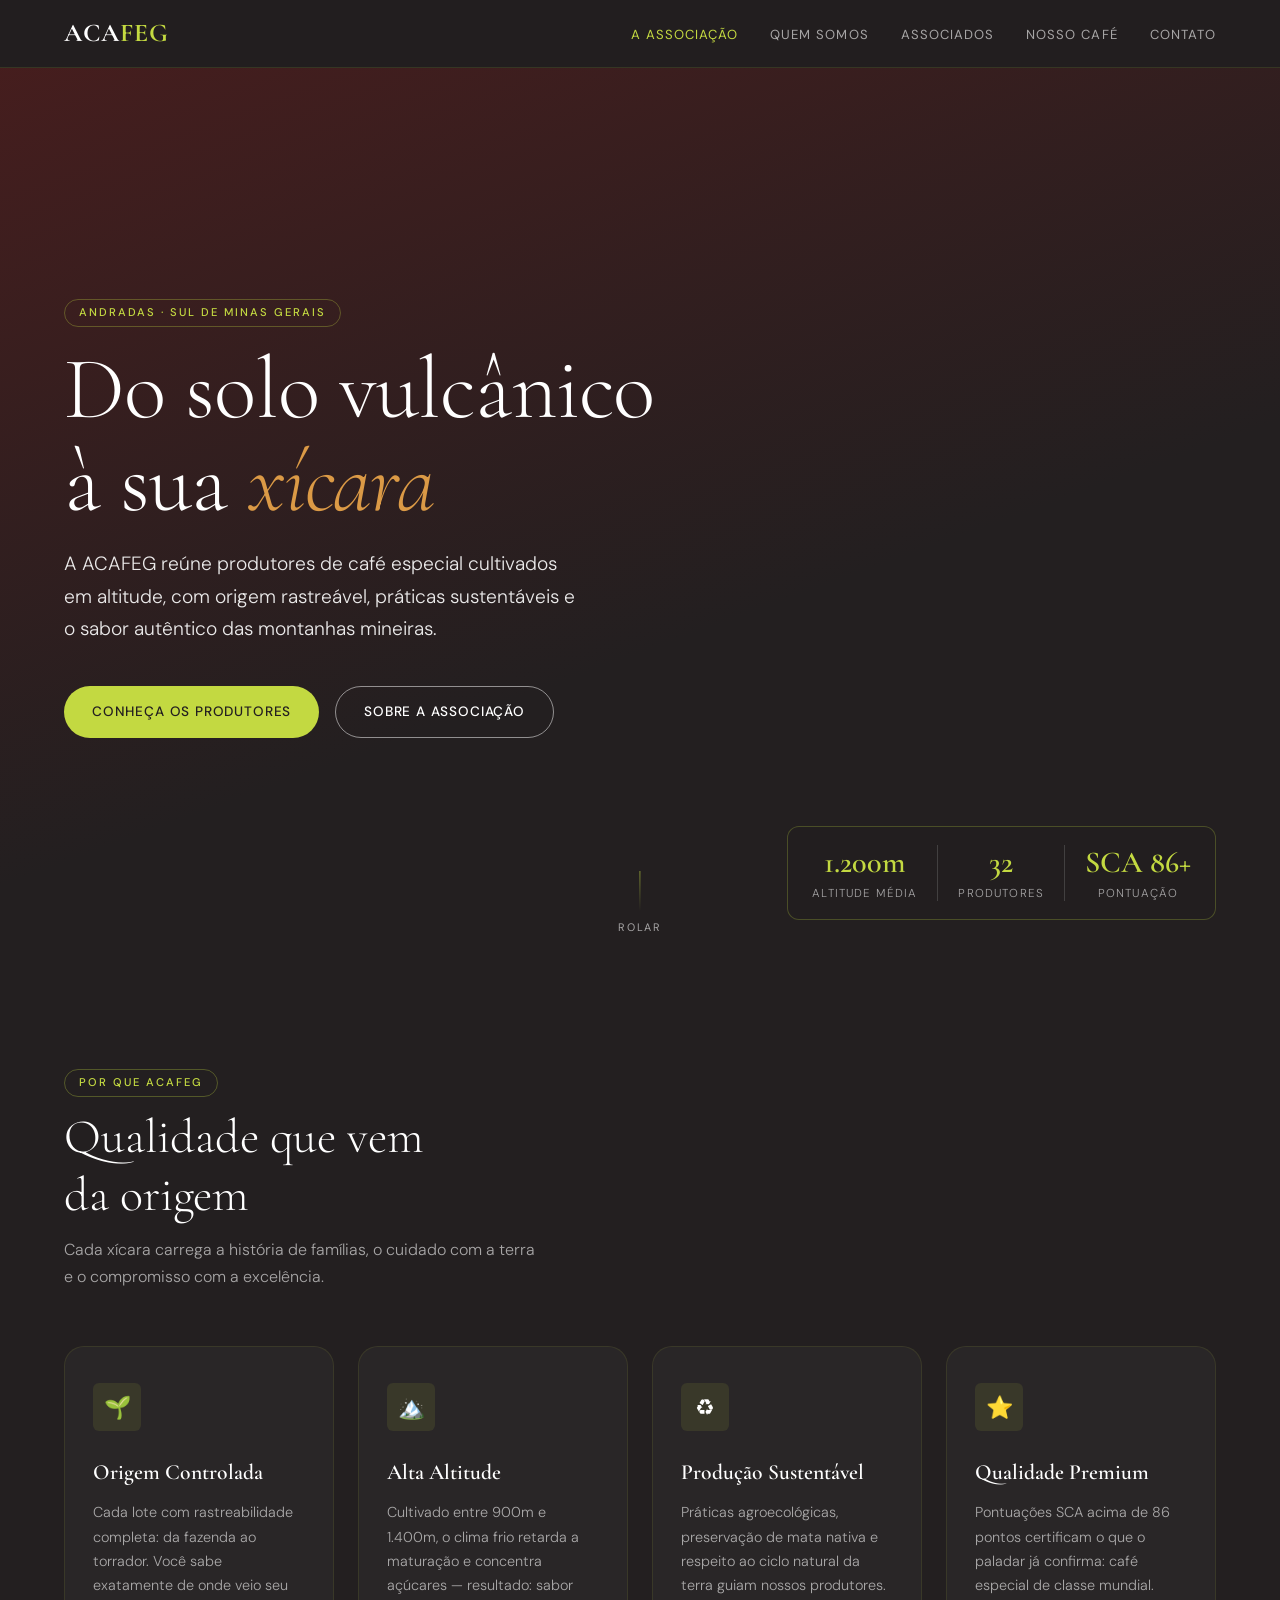
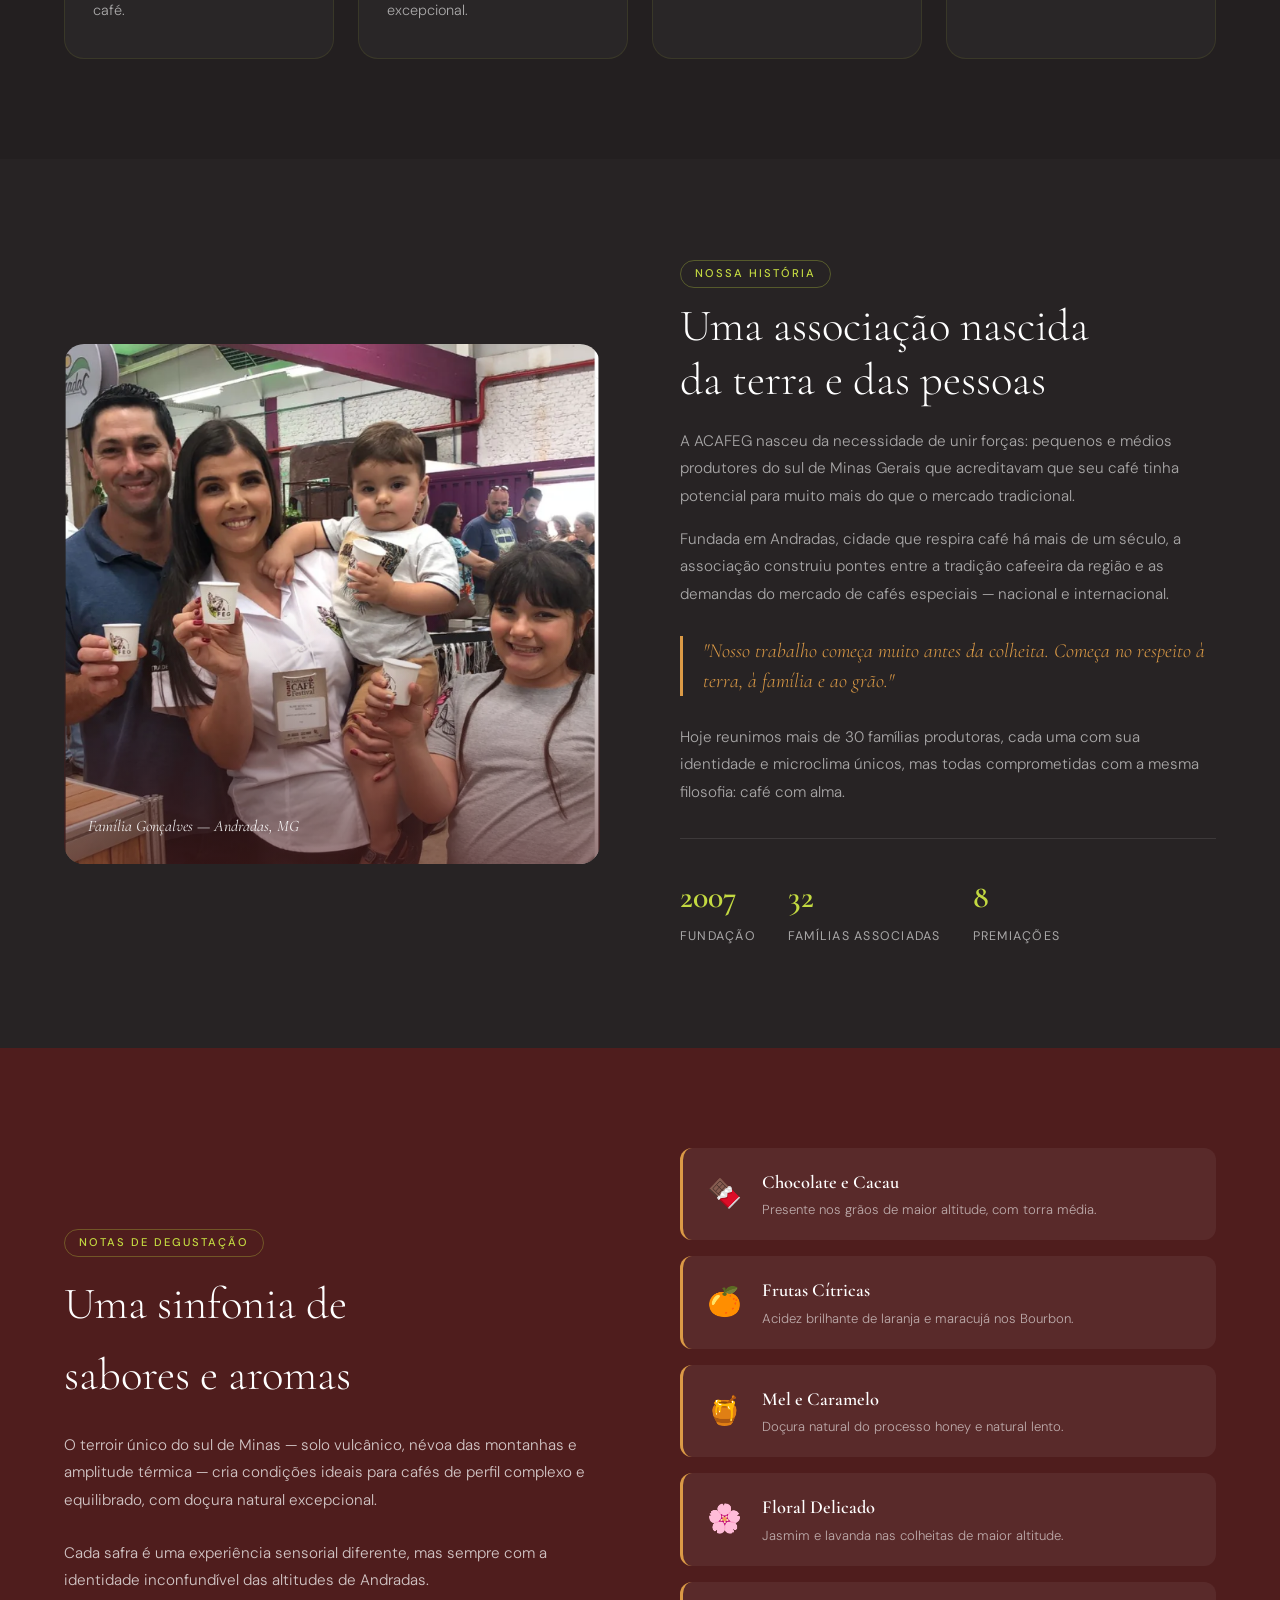
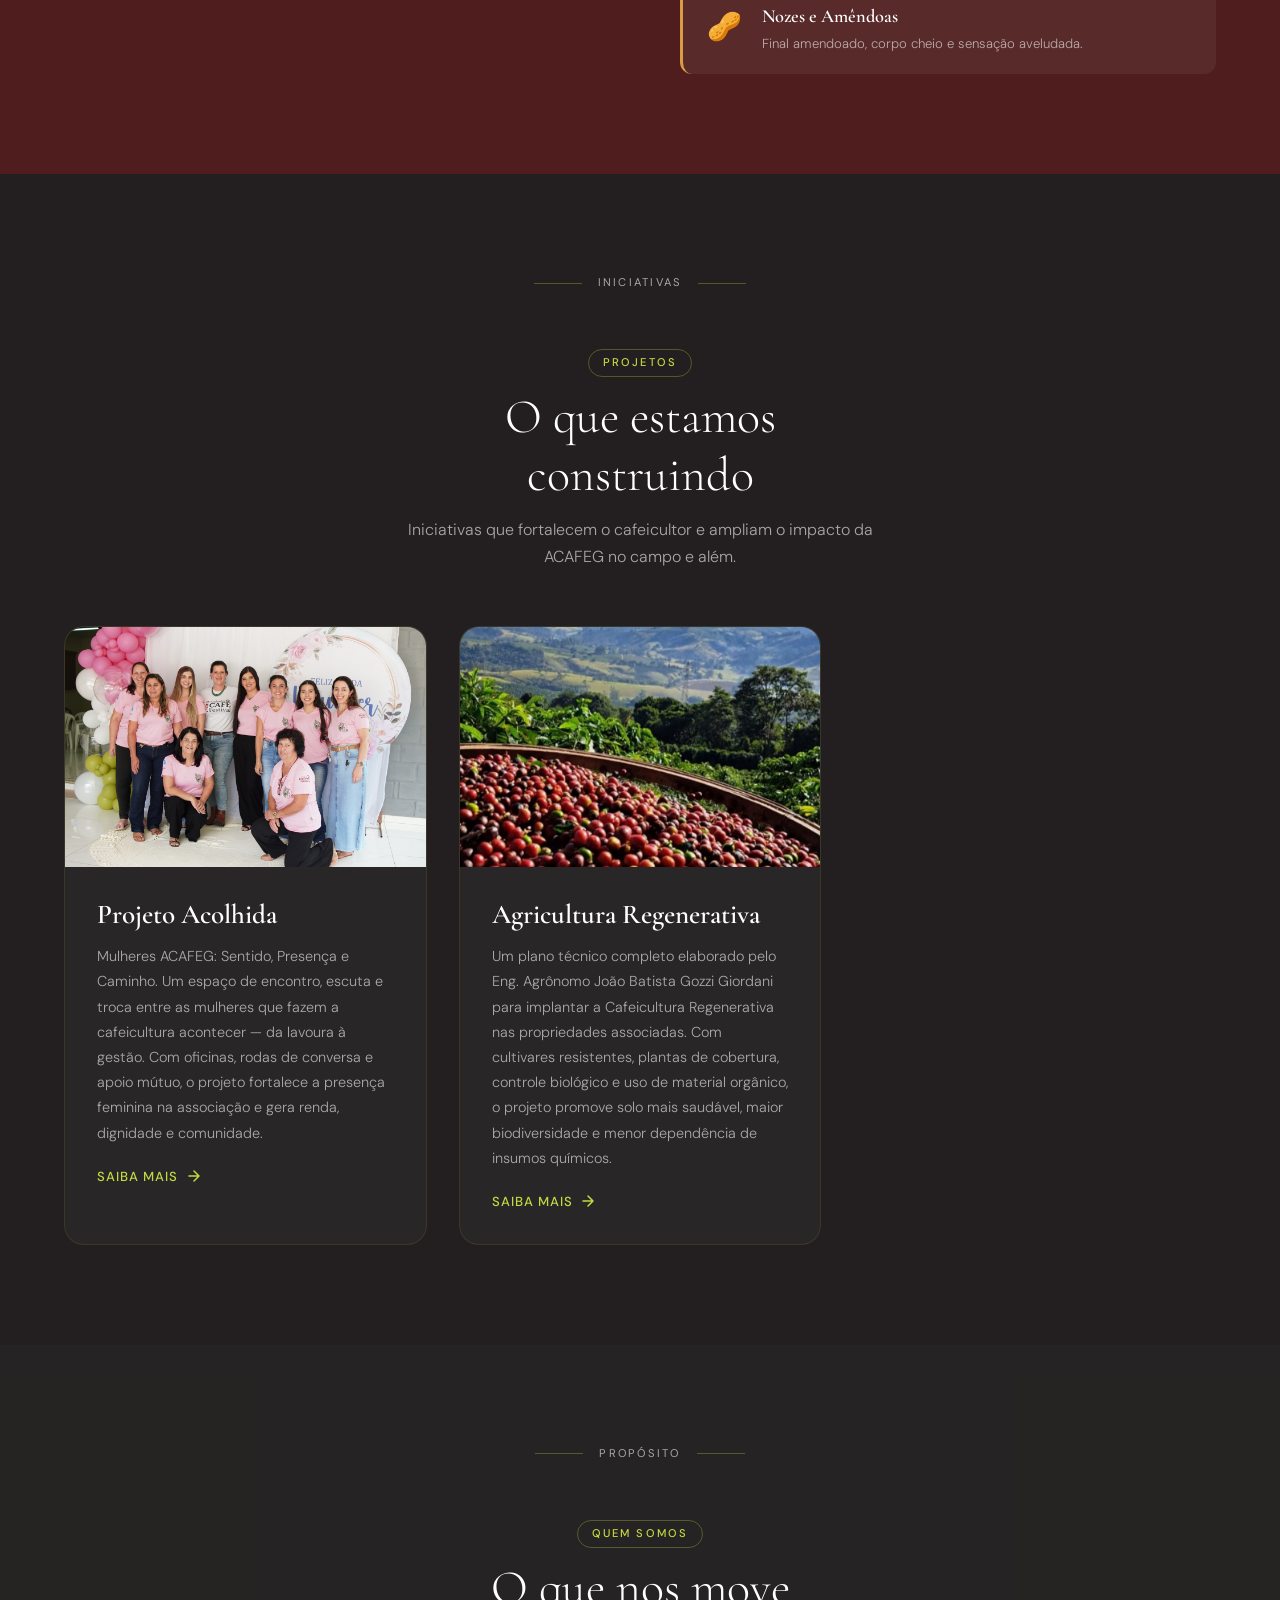
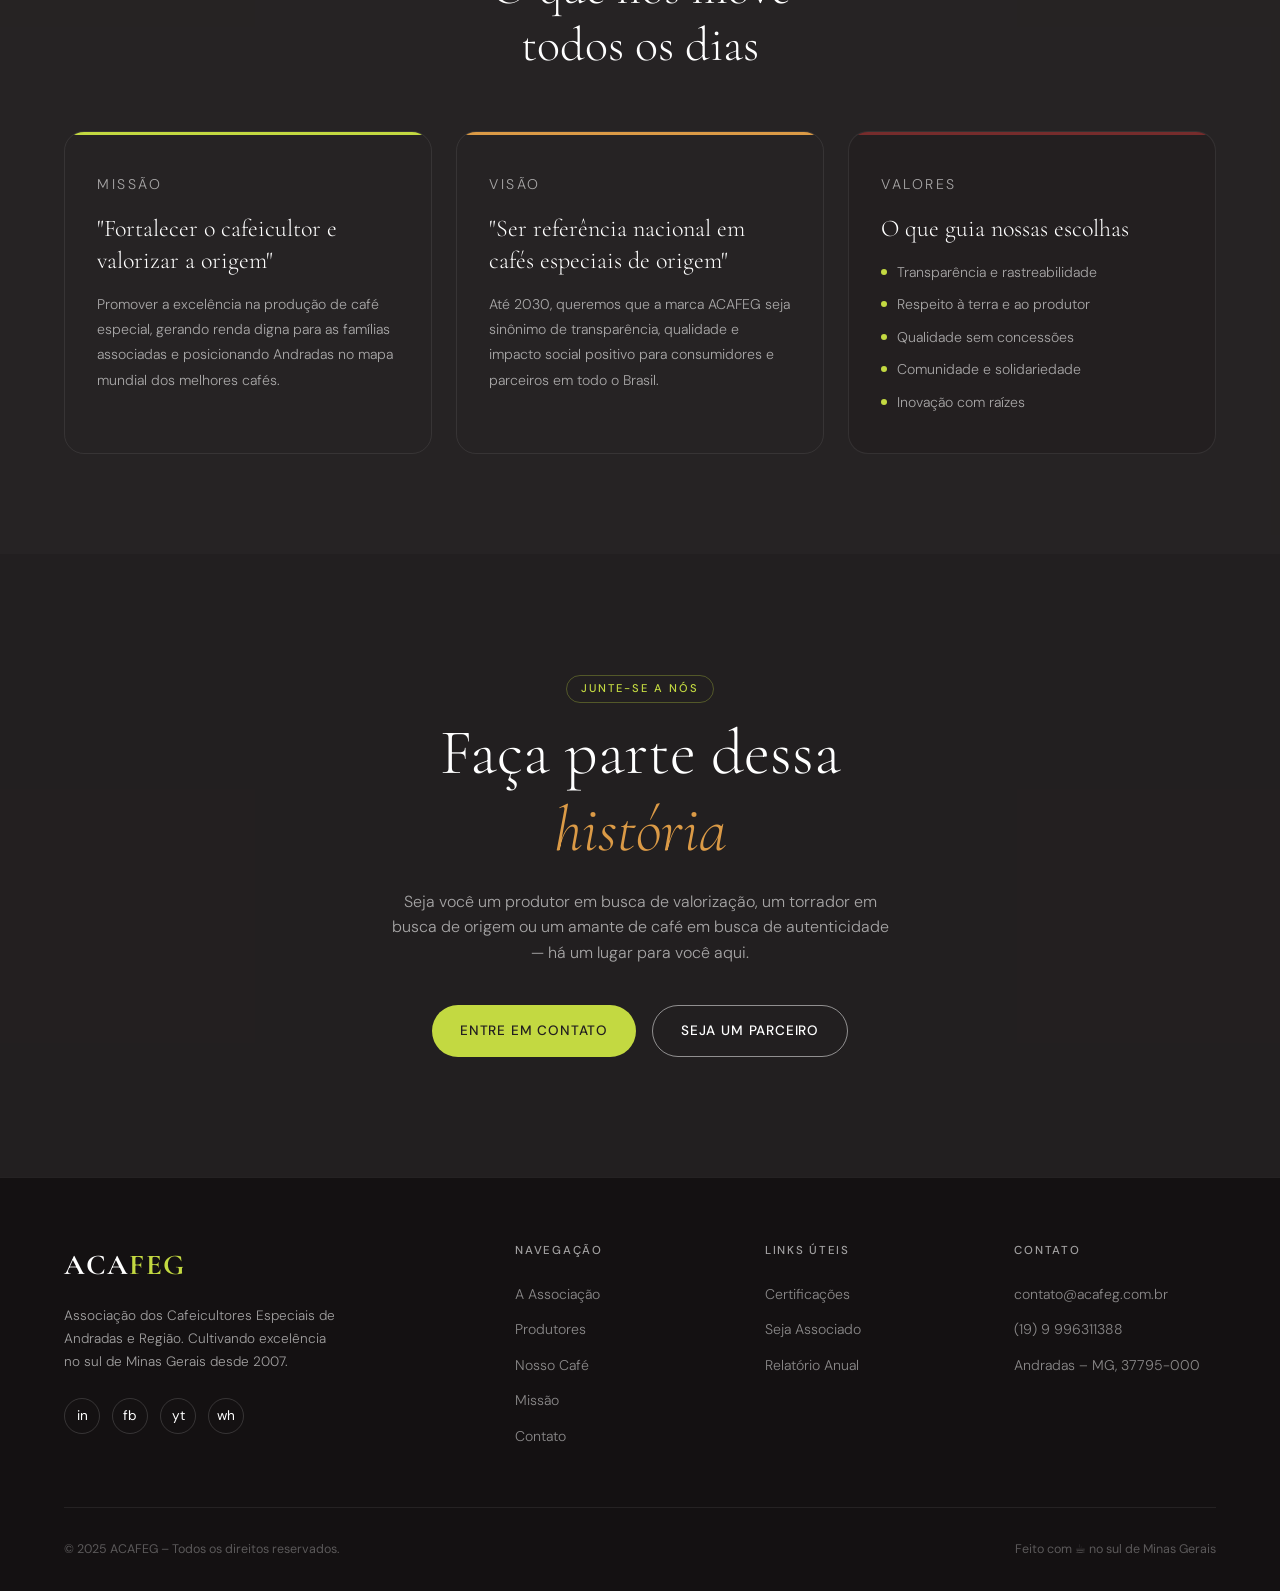
==== commit 556be01b: "Alterações gerais" ====
--- a/index.html
+++ b/index.html
@@ -128,8 +128,8 @@
       <div class="sobre-grid">
 
         <div class="sobre-img-wrap reveal">
-          <img src="https://images.unsplash.com/photo-1558618666-fcd25c85cd64?w=800&q=80&fit=crop&crop=faces"
-            alt="Produtores da ACAFEG na lavoura em Andradas, Minas Gerais" loading="lazy" />
+          <img src="img/associados/Aline Manzoli.webp" 
+          alt="Produtores da ACAFEG na lavoura em Andradas, Minas Gerais" loading="lazy" />
           <p class="sobre-img-caption">Família Gonçalves — Andradas, MG</p>
         </div>
 
@@ -152,7 +152,7 @@
 
           <div class="sobre-stats">
             <div class="sobre-stat">
-              <strong>2012</strong>
+              <strong>2007</strong>
               <span>Fundação</span>
             </div>
             <div class="sobre-stat">
@@ -327,8 +327,8 @@
       <p class="reveal reveal-d2">Seja você um produtor em busca de valorização, um torrador em busca de origem ou um
         amante de café em busca de autenticidade — há um lugar para você aqui.</p>
       <div class="cta-final-btns reveal reveal-d3">
-        <a href="pages/contact.html" class="btn btn-primary">Entre em Contato</a>
-        <a href="https://wa.me/5535999456608?text=Ol%C3%A1%2C%20gostaria%20de%20me%20tornar%20um%20associado%20da%20ACAFEG"
+        <a target="_blank" href="pages/contact.html" class="btn btn-primary">Entre em Contato</a>
+        <a target="_blank" href="https://wa.me/55199996311388?text=Ol%C3%A1%2C%20gostaria%20de%20me%20tornar%20um%20associado%20da%20ACAFEG"
           class="btn btn-outline">Seja um Parceiro</a>
       </div>
     </div>
@@ -341,7 +341,7 @@
         <div class="footer-brand">
           <div class="navbar-logo">ACA<span>FEG</span></div>
           <p>Associação dos Cafeicultores Especiais de Andradas e Região. Cultivando excelência no sul de Minas Gerais
-            desde 2012.</p>
+            desde 2007.</p>
           <div class="footer-social">
             <a href="https://www.instagram.com/acafeg.andradas/" aria-label="Instagram">in</a>
             <a href="https://www.facebook.com/acafeg.fairtradecoffee/" aria-label="Facebook">fb</a>
@@ -365,8 +365,7 @@
           <h4>Links Úteis</h4>
           <ul>
             <li><a href="#">Certificações</a></li>
-            <li><a href="#">Imprensa</a></li>
-            <li><a href="#">Seja Associado</a></li>
+            <li><a href="https://wa.me/5519999631138?text=Ol%C3%A1%2C%20gostaria%20de%20me%20tornar%20um%20associado%20da%20ACAFEG">Seja Associado</a></li>
             <li><a href="#">Relatório Anual</a></li>
           </ul>
         </div>
@@ -375,7 +374,7 @@
           <h4>Contato</h4>
           <ul>
             <li><a href="mailto:contato@acafeg.com.br">contato@acafeg.com.br</a></li>
-            <li><a href="tel:+5535999999999">(35) 9 9999-9999</a></li>
+            <li><a href="tel:+55199996311388">(19) 9 996311388</a></li>
             <li><a href="#">Andradas – MG, 37795-000</a></li>
           </ul>
         </div>
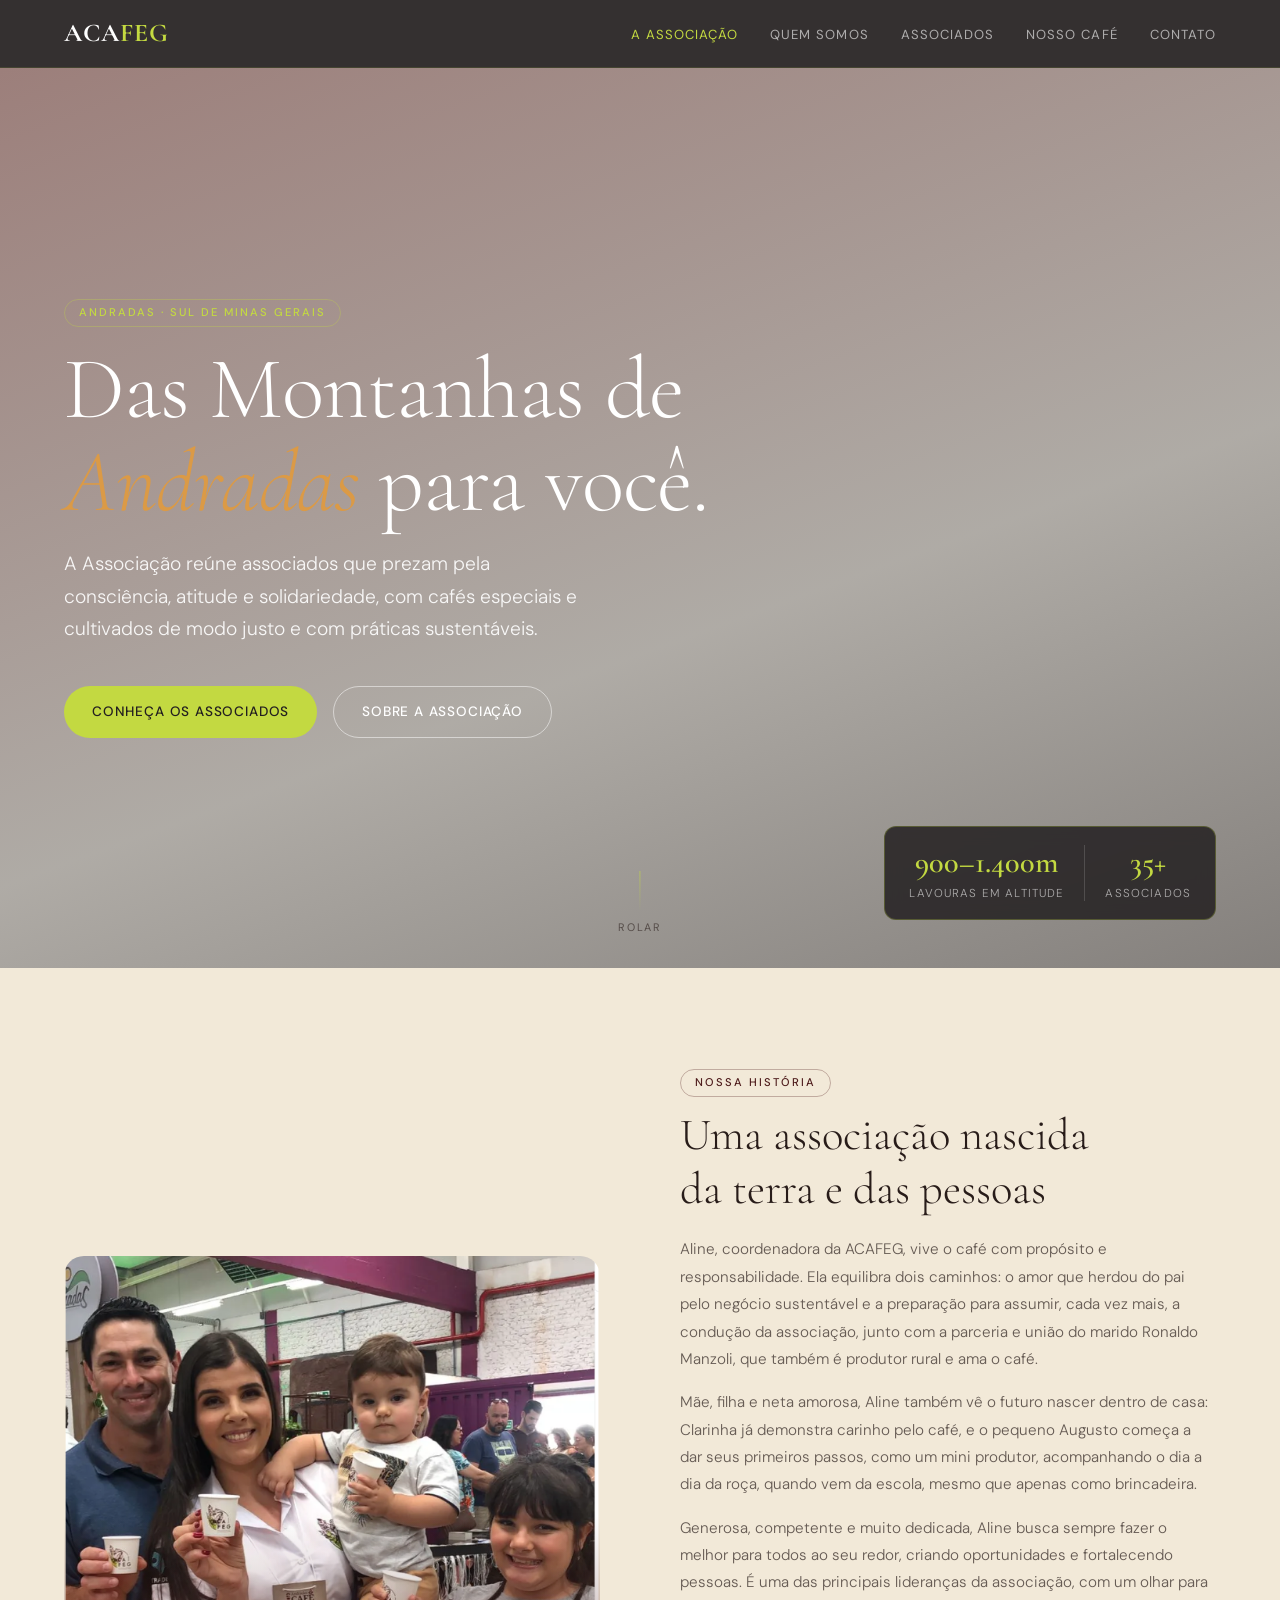
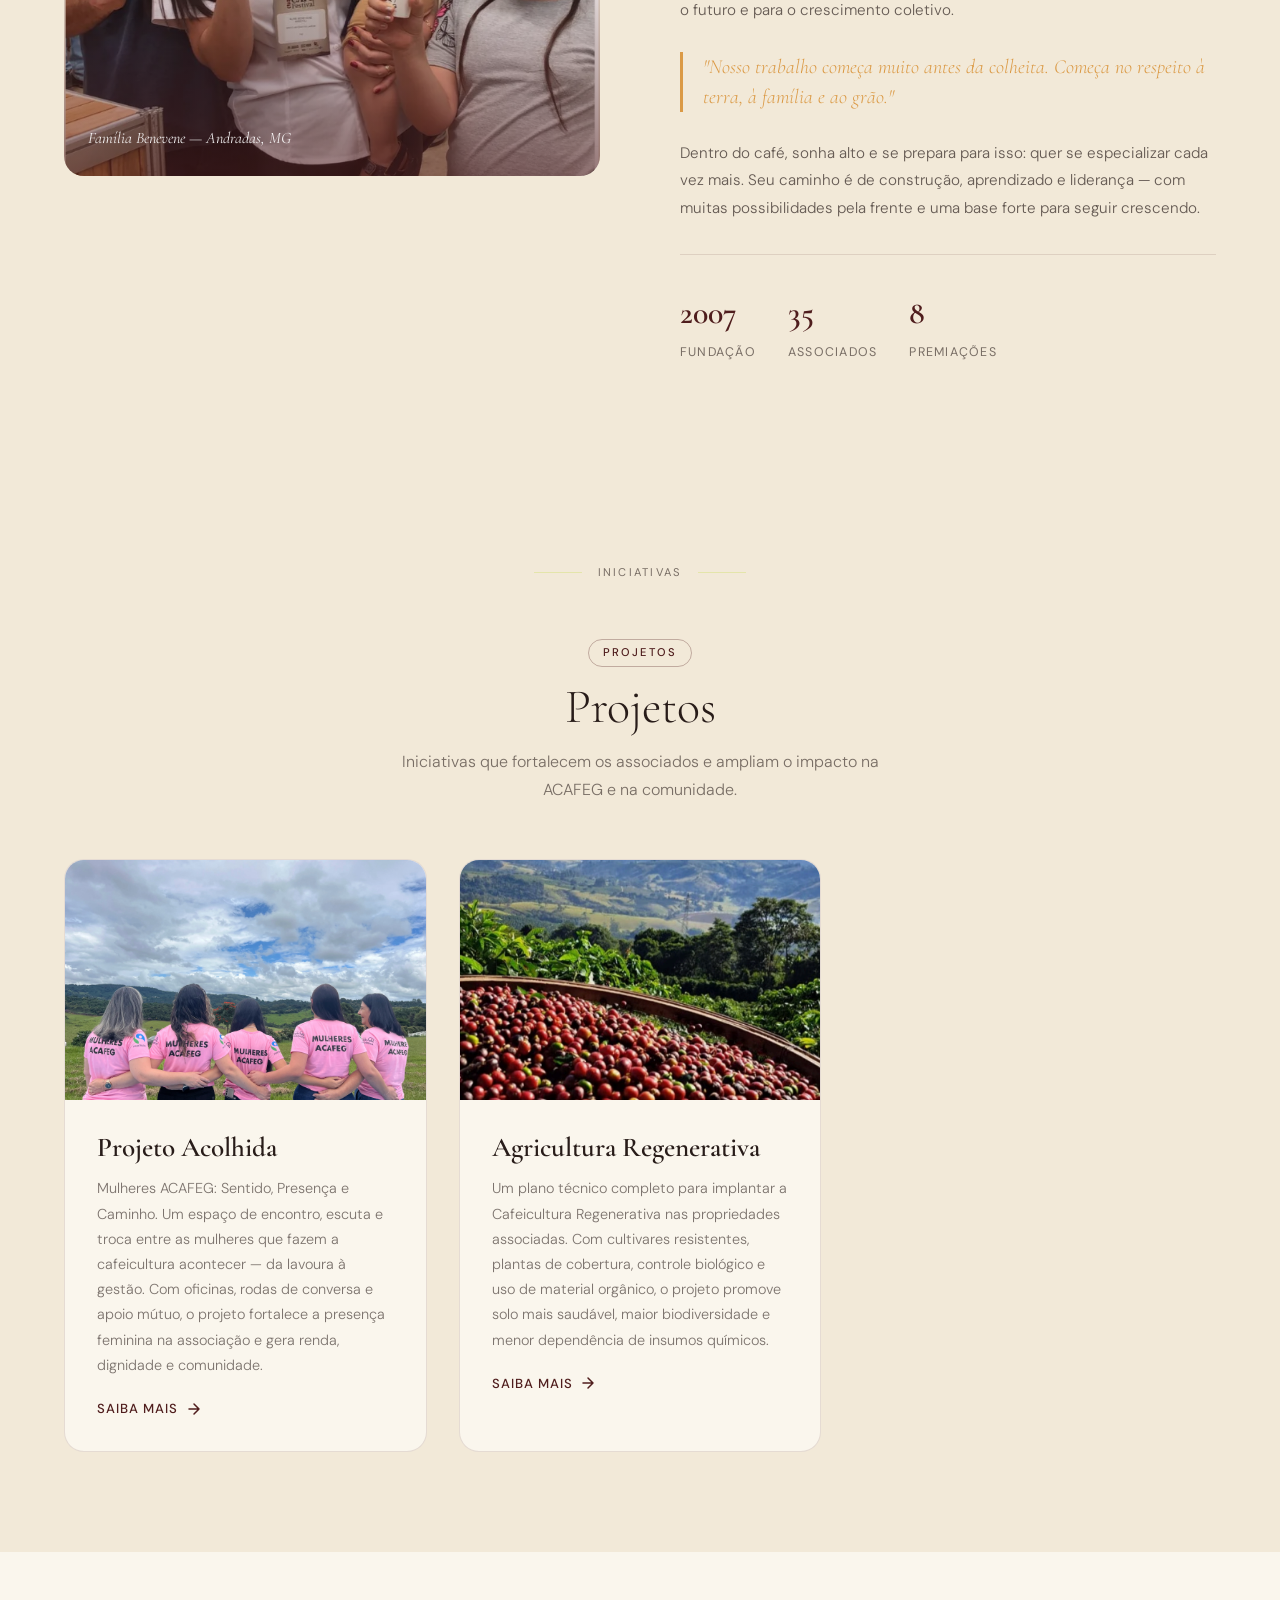
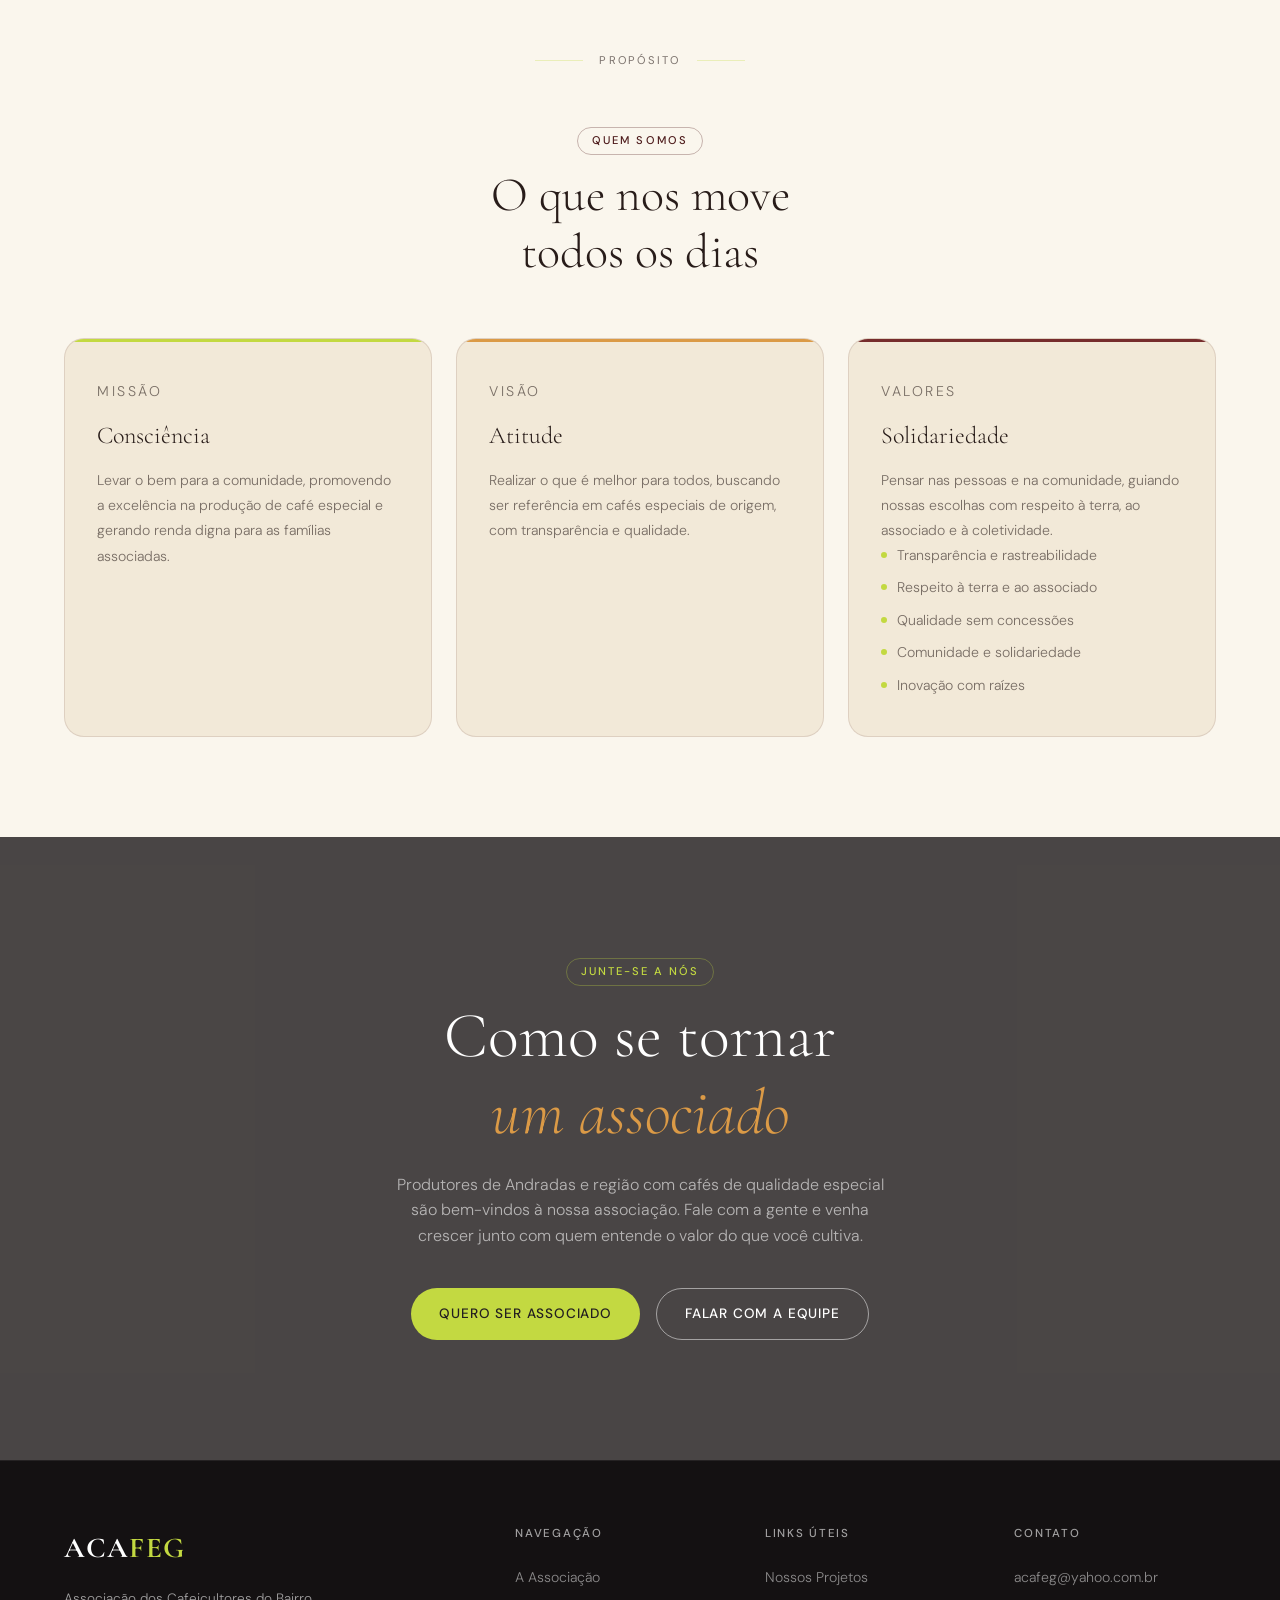
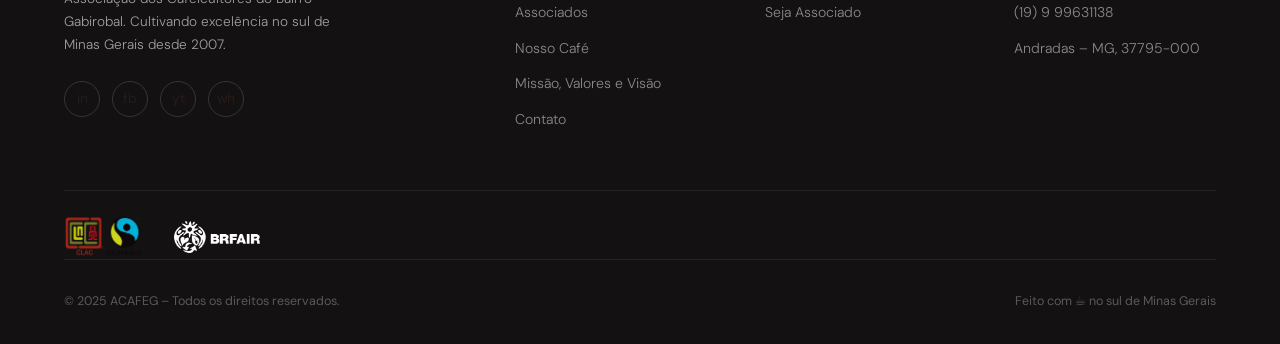
==== commit 486fa765: "Alteraçoes de cores e imagens" ====
--- a/index.html
+++ b/index.html
@@ -8,6 +8,12 @@
     content="ACAFEG – Associação dos Cafeicultores do Sul de Minas Gerais. Café especial com origem controlada, cultivado nas montanhas de Andradas." />
   <meta name="keywords" content="café especial, sul de minas, ACAFEG, Andradas, cafés gourmet, produtores de café" />
   <title>ACAFEG – Do Solo Vulcânico à Sua Xícara</title>
+
+  <!-- Favicon -->
+  <link rel="icon" href="img/favicon/favicon.ico" sizes="any">
+  <link rel="icon" type="image/png" sizes="32x32" href="img/favicon/favicon-32x32.png">
+  <link rel="icon" type="image/png" sizes="16x16" href="img/favicon/favicon-16x16.png">
+  <link rel="apple-touch-icon" href="img/favicon/apple-touch-icon.png">
 
   <!-- Google Fonts: Cormorant Garamond (serif elegante) + DM Sans (sans-serif moderno) -->
   <link rel="preconnect" href="https://fonts.googleapis.com" />
@@ -48,33 +54,26 @@
     <div class="hero-content">
       <span class="tag reveal">Andradas · Sul de Minas Gerais</span>
       <h1 class="hero-headline reveal reveal-d1">
-        Do solo vulcânico<br>
-        à sua <em>xícara</em>
+        Das Montanhas de <em>Andradas</em> para você.
       </h1>
       <p class="hero-sub reveal reveal-d2">
-        A ACAFEG reúne produtores de café especial cultivados em altitude, com origem rastreável, práticas sustentáveis
-        e o sabor autêntico das montanhas mineiras.
+        A Associação reúne associados que prezam pela consciência, atitude e solidariedade, com cafés especiais e cultivados de modo justo e com práticas sustentáveis. 
       </p>
       <div class="hero-ctas reveal reveal-d3">
-        <a href="pages/associates.html" class="btn btn-primary">Conheça os Produtores</a>
+        <a href="pages/associates.html" class="btn btn-primary">Conheça os Associados</a>
         <a href="pages/aboutUs.html" class="btn btn-outline">Sobre a Associação</a>
       </div>
     </div>
 
     <div class="hero-badge reveal reveal-d4">
       <div class="hero-badge-stat">
-        <strong>1.200m</strong>
-        <span>altitude média</span>
+        <strong>900–1.400m</strong>
+        <span>lavouras em altitude</span>
       </div>
       <div class="hero-badge-divider"></div>
       <div class="hero-badge-stat">
-        <strong>32</strong>
-        <span>produtores</span>
-      </div>
-      <div class="hero-badge-divider"></div>
-      <div class="hero-badge-stat">
-        <strong>SCA 86+</strong>
-        <span>pontuação</span>
+        <strong>35+</strong>
+        <span>associados</span>
       </div>
     </div>
 
@@ -84,45 +83,6 @@
     </div>
   </section>
 
-  <section class="valores" id="valores" aria-label="Nossos diferenciais">
-    <div class="container">
-      <a target="_blanck" src="/docs/Projeto-Acolhida.pdf" width="100%" height="800"></a>
-      <div class="section-header reveal">
-        <span class="tag">Por que ACAFEG</span>
-        <h2 class="section-title">Qualidade que vem<br>da origem</h2>
-        <p class="section-sub">Cada xícara carrega a história de famílias, o cuidado com a terra e o compromisso com a
-          excelência.</p>
-      </div>
-
-      <div class="valores-grid">
-        <div class="valor-card reveal reveal-d1">
-          <div class="valor-icon">🌱</div>
-          <h3>Origem Controlada</h3>
-          <p>Cada lote com rastreabilidade completa: da fazenda ao torrador. Você sabe exatamente de onde veio seu café.
-          </p>
-        </div>
-        <div class="valor-card reveal reveal-d2">
-          <div class="valor-icon">🏔️</div>
-          <h3>Alta Altitude</h3>
-          <p>Cultivado entre 900m e 1.400m, o clima frio retarda a maturação e concentra açúcares — resultado: sabor
-            excepcional.</p>
-        </div>
-        <div class="valor-card reveal reveal-d3">
-          <div class="valor-icon">♻️</div>
-          <h3>Produção Sustentável</h3>
-          <p>Práticas agroecológicas, preservação de mata nativa e respeito ao ciclo natural da terra guiam nossos
-            produtores.</p>
-        </div>
-        <div class="valor-card reveal reveal-d4">
-          <div class="valor-icon">⭐</div>
-          <h3>Qualidade Premium</h3>
-          <p>Pontuações SCA acima de 86 pontos certificam o que o paladar já confirma: café especial de classe mundial.
-          </p>
-        </div>
-      </div>
-    </div>
-  </section>
-
   <section class="sobre" id="sobre" aria-label="Nossa história">
     <div class="container">
       <div class="sobre-grid">
@@ -130,25 +90,26 @@
         <div class="sobre-img-wrap reveal">
           <img src="img/associados/Aline Manzoli.webp" 
           alt="Produtores da ACAFEG na lavoura em Andradas, Minas Gerais" loading="lazy" />
-          <p class="sobre-img-caption">Família Gonçalves — Andradas, MG</p>
+          <p class="sobre-img-caption">Família Benevene — Andradas, MG</p>
         </div>
 
         <div class="sobre-text reveal reveal-d2">
           <span class="tag">Nossa História</span>
           <h2 class="section-title">Uma associação nascida<br>da terra e das pessoas</h2>
 
-          <p>A ACAFEG nasceu da necessidade de unir forças: pequenos e médios produtores do sul de Minas Gerais que
-            acreditavam que seu café tinha potencial para muito mais do que o mercado tradicional.</p>
-
-          <p>Fundada em Andradas, cidade que respira café há mais de um século, a associação construiu pontes entre a
-            tradição cafeeira da região e as demandas do mercado de cafés especiais — nacional e internacional.</p>
+          <p>Aline, coordenadora da ACAFEG, vive o café com propósito e responsabilidade. Ela equilibra dois caminhos: o amor que herdou do pai pelo negócio sustentável e a preparação para assumir, cada vez mais, a condução da associação, junto com a parceria e união do marido Ronaldo Manzoli, que também é produtor rural e ama o café. </p>
+
+          <p>Mãe, filha e neta amorosa, Aline também vê o futuro nascer dentro de casa: Clarinha já demonstra carinho pelo café, e o pequeno Augusto começa a dar seus primeiros passos, como um mini produtor, acompanhando o dia a dia da roça, quando vem da escola, mesmo que apenas como brincadeira. </p>
+
+          <p>
+            Generosa, competente e muito dedicada, Aline busca sempre fazer o melhor para todos ao seu redor, criando oportunidades e fortalecendo pessoas. É uma das principais lideranças da associação, com um olhar para o futuro e para o crescimento coletivo.
+          </p>
 
           <blockquote>
             "Nosso trabalho começa muito antes da colheita. Começa no respeito à terra, à família e ao grão."
           </blockquote>
 
-          <p>Hoje reunimos mais de 30 famílias produtoras, cada uma com sua identidade e microclima únicos, mas todas
-            comprometidas com a mesma filosofia: café com alma.</p>
+          <p>Dentro do café, sonha alto e se prepara para isso: quer se especializar cada vez mais. Seu caminho é de construção, aprendizado e liderança — com muitas possibilidades pela frente e uma base forte para seguir crescendo.</p>
 
           <div class="sobre-stats">
             <div class="sobre-stat">
@@ -156,8 +117,8 @@
               <span>Fundação</span>
             </div>
             <div class="sobre-stat">
-              <strong>32</strong>
-              <span>Famílias associadas</span>
+              <strong>35</strong>
+              <span>Associados</span>
             </div>
             <div class="sobre-stat">
               <strong>8</strong>
@@ -170,62 +131,6 @@
     </div>
   </section>
 
-  <section class="sensorial" id="sensorial" aria-label="Perfil sensorial">
-    <div class="container">
-      <div class="sensorial-grid">
-
-        <div class="sensorial-text reveal">
-          <span class="tag">Notas de Degustação</span>
-          <h2 class="section-title">Uma sinfonia de<br>sabores e aromas</h2>
-          <p>O terroir único do sul de Minas — solo vulcânico, névoa das montanhas e amplitude térmica — cria condições
-            ideais para cafés de perfil complexo e equilibrado, com doçura natural excepcional.</p>
-          <br>
-          <p>Cada safra é uma experiência sensorial diferente, mas sempre com a identidade inconfundível das altitudes
-            de Andradas.</p>
-        </div>
-
-        <div class="sensorial-notas reveal reveal-d2">
-          <div class="nota-item">
-            <span class="nota-icon">🍫</span>
-            <div>
-              <h4>Chocolate e Cacau</h4>
-              <p>Presente nos grãos de maior altitude, com torra média.</p>
-            </div>
-          </div>
-          <div class="nota-item">
-            <span class="nota-icon">🍊</span>
-            <div>
-              <h4>Frutas Cítricas</h4>
-              <p>Acidez brilhante de laranja e maracujá nos Bourbon.</p>
-            </div>
-          </div>
-          <div class="nota-item">
-            <span class="nota-icon">🍯</span>
-            <div>
-              <h4>Mel e Caramelo</h4>
-              <p>Doçura natural do processo honey e natural lento.</p>
-            </div>
-          </div>
-          <div class="nota-item">
-            <span class="nota-icon">🌸</span>
-            <div>
-              <h4>Floral Delicado</h4>
-              <p>Jasmim e lavanda nas colheitas de maior altitude.</p>
-            </div>
-          </div>
-          <div class="nota-item">
-            <span class="nota-icon">🥜</span>
-            <div>
-              <h4>Nozes e Amêndoas</h4>
-              <p>Final amendoado, corpo cheio e sensação aveludada.</p>
-            </div>
-          </div>
-        </div>
-
-      </div>
-    </div>
-  </section>
-
   <!-- ================================================
      PROJETOS
 ================================================= -->
@@ -234,16 +139,16 @@
       <div class="section-header reveal" style="text-align:center">
         <div class="divider">Iniciativas</div>
         <span class="tag">Projetos</span>
-        <h2 class="section-title">O que estamos<br>construindo</h2>
-        <p class="section-sub" style="margin-inline:auto">Iniciativas que fortalecem o cafeicultor e ampliam o impacto
-          da ACAFEG no campo e além.</p>
+        <h2 class="section-title">Projetos</h2>
+        <p class="section-sub" style="margin-inline:auto">Iniciativas que fortalecem os associados e ampliam o impacto
+          na ACAFEG e na comunidade.</p>
       </div>
 
       <div class="projetos-grid">
 
         <article class="projeto-card reveal reveal-d1">
           <div class="projeto-img-wrap">
-            <img src="img/ProjetoAcolhidas.png"
+            <img src="img/ProjetoAcolhidas.webp"
               alt="Projeto Acolhida — capacitação de produtores" loading="lazy" />
           </div>
           <div class="projeto-body">
@@ -266,7 +171,7 @@
           </div>
           <div class="projeto-body">
             <h3>Agricultura Regenerativa</h3>
-            <p>Um plano técnico completo elaborado pelo Eng. Agrônomo João Batista Gozzi Giordani para implantar a Cafeicultura Regenerativa nas propriedades associadas. Com cultivares resistentes, plantas de cobertura, controle biológico e uso de material orgânico, o projeto promove solo mais saudável, maior biodiversidade e menor dependência de insumos químicos.</p>
+            <p>Um plano técnico completo para implantar a Cafeicultura Regenerativa nas propriedades associadas. Com cultivares resistentes, plantas de cobertura, controle biológico e uso de material orgânico, o projeto promove solo mais saudável, maior biodiversidade e menor dependência de insumos químicos.</p>
             <a href="/docs/Projeto-Agricultura-Regenerativa.pdf" class="projeto-link" target="_blank">
               Saiba mais
               <svg width="14" height="14" viewBox="0 0 14 14" fill="none" aria-hidden="true">
@@ -292,22 +197,24 @@
       <div class="mvv-grid">
         <div class="mvv-card missao reveal reveal-d1">
           <p class="mvv-label">Missão</p>
-          <h3>"Fortalecer o cafeicultor e valorizar a origem"</h3>
-          <p>Promover a excelência na produção de café especial, gerando renda digna para as famílias associadas e
-            posicionando Andradas no mapa mundial dos melhores cafés.</p>
+          <h3>Consciência</h3>
+          <p>Levar o bem para a comunidade, promovendo a excelência na produção de café especial e gerando renda digna
+            para as famílias associadas.</p>
         </div>
         <div class="mvv-card visao reveal reveal-d2">
           <p class="mvv-label">Visão</p>
-          <h3>"Ser referência nacional em cafés especiais de origem"</h3>
-          <p>Até 2030, queremos que a marca ACAFEG seja sinônimo de transparência, qualidade e impacto social positivo
-            para consumidores e parceiros em todo o Brasil.</p>
+          <h3>Atitude</h3>
+          <p>Realizar o que é melhor para todos, buscando ser referência em cafés especiais de origem, com
+            transparência e qualidade.</p>
         </div>
         <div class="mvv-card valores reveal reveal-d3">
           <p class="mvv-label">Valores</p>
-          <h3>O que guia nossas escolhas</h3>
+          <h3>Solidariedade</h3>
+          <p>Pensar nas pessoas e na comunidade, guiando nossas escolhas com respeito à terra, ao associado e à
+            coletividade.</p>
           <ul class="mvv-valores-list">
             <li>Transparência e rastreabilidade</li>
-            <li>Respeito à terra e ao produtor</li>
+            <li>Respeito à terra e ao associado</li>
             <li>Qualidade sem concessões</li>
             <li>Comunidade e solidariedade</li>
             <li>Inovação com raízes</li>
@@ -322,14 +229,15 @@
     <div class="cta-final-overlay"></div>
     <div class="container">
       <span class="tag reveal">Junte-se a nós</span>
-      <h2 class="section-title reveal reveal-d1">Faça parte dessa<br><em
-          style="color:var(--ouro);font-style:italic;">história</em></h2>
-      <p class="reveal reveal-d2">Seja você um produtor em busca de valorização, um torrador em busca de origem ou um
-        amante de café em busca de autenticidade — há um lugar para você aqui.</p>
+      <h2 class="section-title reveal reveal-d1">Como se tornar<br><em
+          style="color:var(--ouro);font-style:italic;">um associado</em></h2>
+      <p class="reveal reveal-d2">Produtores de Andradas e região com cafés de qualidade especial são bem-vindos à
+        nossa associação. Fale com a gente e venha crescer junto com quem entende o valor do que você cultiva.</p>
       <div class="cta-final-btns reveal reveal-d3">
-        <a target="_blank" href="pages/contact.html" class="btn btn-primary">Entre em Contato</a>
         <a target="_blank" href="https://wa.me/55199996311388?text=Ol%C3%A1%2C%20gostaria%20de%20me%20tornar%20um%20associado%20da%20ACAFEG"
-          class="btn btn-outline">Seja um Parceiro</a>
+          class="btn btn-primary">Quero ser associado</a>
+        <a target="_blank" href="https://wa.me/55199996311388"
+          class="btn btn-outline">Falar com a equipe</a>
       </div>
     </div>
   </section>
@@ -340,7 +248,7 @@
 
         <div class="footer-brand">
           <div class="navbar-logo">ACA<span>FEG</span></div>
-          <p>Associação dos Cafeicultores Especiais de Andradas e Região. Cultivando excelência no sul de Minas Gerais
+          <p>Associação dos Cafeicultores do Bairro Gabirobal. Cultivando excelência no sul de Minas Gerais
             desde 2007.</p>
           <div class="footer-social">
             <a href="https://www.instagram.com/acafeg.andradas/" aria-label="Instagram">in</a>
@@ -354,9 +262,9 @@
           <h4>Navegação</h4>
           <ul>
             <li><a href="pages/aboutUs.html">A Associação</a></li>
-            <li><a href="pages/associates.html">Produtores</a></li>
+            <li><a href="pages/associates.html">Associados</a></li>
             <li><a href="pages/store.html">Nosso Café</a></li>
-            <li><a href="#institucional">Missão</a></li>
+            <li><a href="#institucional">Missão, Valores e Visão</a></li>
             <li><a href="pages/contact.html">Contato</a></li>
           </ul>
         </div>
@@ -364,21 +272,25 @@
         <div class="footer-col">
           <h4>Links Úteis</h4>
           <ul>
-            <li><a href="#">Certificações</a></li>
+            <li><a href="#projetos">Nossos Projetos</a></li>
             <li><a href="https://wa.me/5519999631138?text=Ol%C3%A1%2C%20gostaria%20de%20me%20tornar%20um%20associado%20da%20ACAFEG">Seja Associado</a></li>
-            <li><a href="#">Relatório Anual</a></li>
           </ul>
         </div>
 
         <div class="footer-col">
           <h4>Contato</h4>
           <ul>
-            <li><a href="mailto:contato@acafeg.com.br">contato@acafeg.com.br</a></li>
-            <li><a href="tel:+55199996311388">(19) 9 996311388</a></li>
+            <li><a href="mailto:acafeg@yahoo.com.br">acafeg@yahoo.com.br</a></li>
+            <li><a href="tel:+5519999631138">(19) 9 99631138</a></li>
             <li><a href="#">Andradas – MG, 37795-000</a></li>
           </ul>
         </div>
 
+      </div>
+
+      <div class="footer-certs" style="display:flex;align-items:center;gap:28px;flex-wrap:wrap;padding-top:24px;border-top:1px solid rgba(255,255,255,0.07)">
+        <img src="img/Logos/Clac_Fairtrade.png" alt="Certificações CLAC e Fairtrade" loading="lazy" style="height:44px;width:auto" />
+        <img src="img/Logos/BRFair.png" alt="Fairtrade Brasil" loading="lazy" style="height:32px;width:auto" />
       </div>
 
       <div class="footer-bottom">
--- a/style/homeStyle.css
+++ b/style/homeStyle.css
@@ -18,6 +18,19 @@
       --branco-90: rgba(255, 255, 255, 0.9);
       --branco-60: rgba(255, 255, 255, 0.6);
 
+      /* Tema claro — tons quentes derivados da marca (creme + vinho) */
+      --creme: rgb(250, 246, 237);
+      --creme-medio: rgb(242, 233, 216);
+      --creme-escuro: rgb(232, 219, 194);
+      --tinta: rgb(40, 28, 25);
+      --tinta-70: rgba(40, 28, 25, 0.7);
+      --tinta-60: rgba(40, 28, 25, 0.6);
+      --tinta-45: rgba(40, 28, 25, 0.45);
+      --tinta-30: rgba(40, 28, 25, 0.3);
+      --linha: rgba(79, 29, 29, 0.12);
+      --accent: var(--vinho);
+      --accent-border: rgba(79, 29, 29, 0.3);
+
       --font-serif: 'Cormorant Garamond', Georgia, serif;
       --font-sans: 'DM Sans', system-ui, sans-serif;
 
@@ -48,8 +61,8 @@
 
     body {
       font-family: var(--font-sans);
-      background: var(--neutro-escuro);
-      color: var(--branco);
+      background: var(--creme);
+      color: var(--tinta);
       line-height: 1.6;
       overflow-x: hidden;
     }
@@ -85,10 +98,16 @@
       font-weight: 500;
       letter-spacing: 0.18em;
       text-transform: uppercase;
-      color: var(--verde-lima);
+      color: var(--accent);
       padding: 4px 14px;
-      border: 1px solid var(--verde-lima-30);
+      border: 1px solid var(--accent-border);
       border-radius: 100px;
+    }
+
+    /* Dentro de seções escuras (cta final, footer) o acento volta a ser o verde-lima */
+    .hero, .cta-final, footer {
+      --accent: var(--verde-lima);
+      --accent-border: var(--verde-lima-30);
     }
 
     /* ===================================================
@@ -291,16 +310,17 @@
       background-position: center 30%;
       /* parallax suave no desktop */
       background-attachment: fixed;
-    }
-
-    /* overlay gradiente: vinho cobre base, escurece no topo para legibilidade */
+      filter: brightness(1.2) saturate(0.95);
+    }
+
+    /* overlay gradiente: vinho cobre a base, um pouco mais leve que o original para a foto não ficar tão escura */
     .hero-overlay {
       position: absolute;
       inset: 0;
       background: linear-gradient(160deg,
-          rgba(79, 29, 29, 0.78) 0%,
-          rgba(35, 31, 32, 0.55) 60%,
-          rgba(35, 31, 32, 0.75) 100%);
+          rgba(79, 29, 29, 0.55) 0%,
+          rgba(35, 31, 32, 0.35) 60%,
+          rgba(35, 31, 32, 0.55) 100%);
     }
 
     .hero-content {
@@ -417,7 +437,7 @@
 
     .section-header .section-sub {
       margin-top: 12px;
-      color: var(--branco-60);
+      color: var(--tinta-60);
       font-size: 1rem;
       font-weight: 300;
       max-width: 480px;
@@ -478,7 +498,7 @@
     =================================================== */
     .sobre {
       padding: 100px 0;
-      background: rgba(255, 255, 255, 0.02);
+      background: var(--creme-medio);
     }
 
     .sobre-grid {
@@ -524,7 +544,7 @@
     .sobre-text p {
       font-size: 0.95rem;
       font-weight: 300;
-      color: var(--branco-60);
+      color: var(--tinta-70);
       line-height: 1.8;
       margin-bottom: 16px;
     }
@@ -546,7 +566,7 @@
       gap: 32px;
       margin-top: 32px;
       padding-top: 32px;
-      border-top: 1px solid rgba(255, 255, 255, 0.1);
+      border-top: 1px solid var(--linha);
     }
 
     .sobre-stat strong {
@@ -554,14 +574,14 @@
       font-family: var(--font-serif);
       font-size: 2rem;
       font-weight: 600;
-      color: var(--verde-lima);
+      color: var(--vinho);
     }
 
     .sobre-stat span {
       font-size: 0.78rem;
       text-transform: uppercase;
       letter-spacing: 0.1em;
-      color: var(--branco-60);
+      color: var(--tinta-60);
     }
 
     @media (max-width: 900px) {
@@ -779,7 +799,7 @@
     =================================================== */
     .institucional {
       padding: 100px 0;
-      background: rgba(255, 255, 255, 0.015);
+      background: var(--creme);
     }
 
     .mvv-grid {
@@ -792,7 +812,8 @@
     .mvv-card {
       padding: 40px 32px;
       border-radius: var(--radius-lg);
-      border: 1px solid rgba(255, 255, 255, 0.08);
+      background: var(--creme-medio);
+      border: 1px solid var(--linha);
       position: relative;
       overflow: hidden;
     }
@@ -824,7 +845,7 @@
       font-weight: 500;
       letter-spacing: 0.18em;
       text-transform: uppercase;
-      color: var(--branco-60);
+      color: var(--tinta-60);
       margin-bottom: 16px;
     }
 
@@ -839,7 +860,7 @@
     .mvv-card p {
       font-size: 0.88rem;
       font-weight: 300;
-      color: var(--branco-60);
+      color: var(--tinta-60);
       line-height: 1.8;
     }
 
@@ -853,7 +874,7 @@
     .mvv-valores-list li {
       font-size: 0.88rem;
       font-weight: 300;
-      color: var(--branco-60);
+      color: var(--tinta-60);
       display: flex;
       align-items: center;
       gap: 10px;
@@ -907,6 +928,7 @@
       max-width: 700px;
       margin: 12px auto 20px;
       line-height: 1.2;
+      color: var(--branco);
     }
 
     .cta-final p {
@@ -1040,7 +1062,7 @@
       gap: 16px;
       margin: 0 auto 56px;
       width: fit-content;
-      color: var(--branco-60);
+      color: var(--tinta-60);
       font-size: 0.7rem;
       letter-spacing: 0.2em;
       text-transform: uppercase;
@@ -1069,7 +1091,7 @@
       font-size: 0.68rem;
       letter-spacing: 0.15em;
       text-transform: uppercase;
-      color: var(--branco-60);
+      color: var(--tinta-60);
     }
 
     .scroll-hint-line {
@@ -1106,7 +1128,7 @@
 =================================================== */
     .projetos {
       padding: 100px 0;
-      background: var(--neutro-escuro);
+      background: var(--creme-medio);
     }
 
     .projetos-grid {
@@ -1117,17 +1139,17 @@
     }
 
     .projeto-card {
-      background: rgba(255, 255, 255, 0.03);
-      border: 1px solid rgba(195, 217, 65, 0.1);
+      background: var(--creme);
+      border: 1px solid var(--linha);
       border-radius: var(--radius-lg);
       overflow: hidden;
       transition: var(--transition);
     }
 
     .projeto-card:hover {
-      border-color: rgba(195, 217, 65, 0.3);
+      border-color: rgba(79, 29, 29, 0.3);
       transform: translateY(-6px);
-      box-shadow: 0 12px 40px rgba(0, 0, 0, 0.35);
+      box-shadow: 0 12px 40px rgba(79, 29, 29, 0.12);
     }
 
     .projeto-img-wrap {
@@ -1184,7 +1206,7 @@
     .projeto-body p {
       font-size: 0.9rem;
       font-weight: 300;
-      color: var(--branco-60);
+      color: var(--tinta-60);
       line-height: 1.75;
     }
 
@@ -1197,7 +1219,7 @@
       font-weight: 500;
       letter-spacing: 0.08em;
       text-transform: uppercase;
-      color: var(--verde-lima);
+      color: var(--vinho);
       transition: gap var(--transition);
     }
 
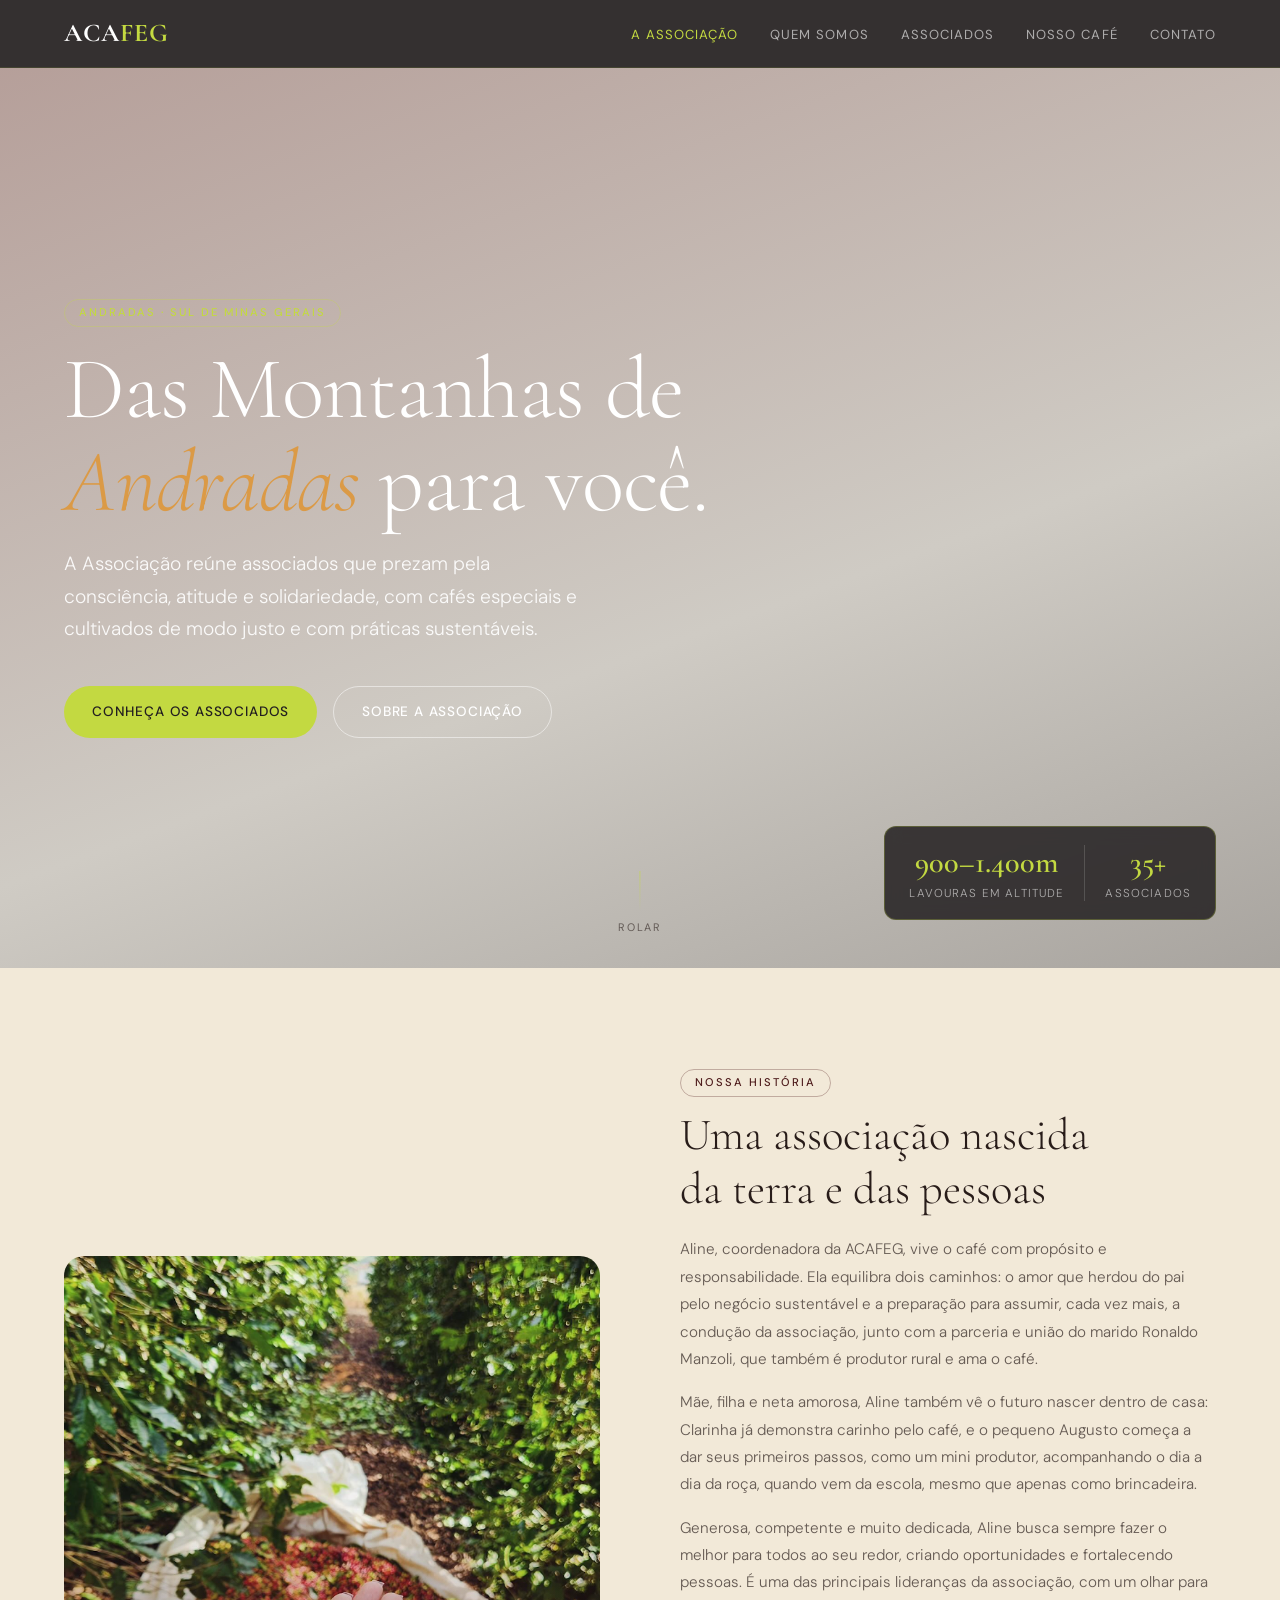
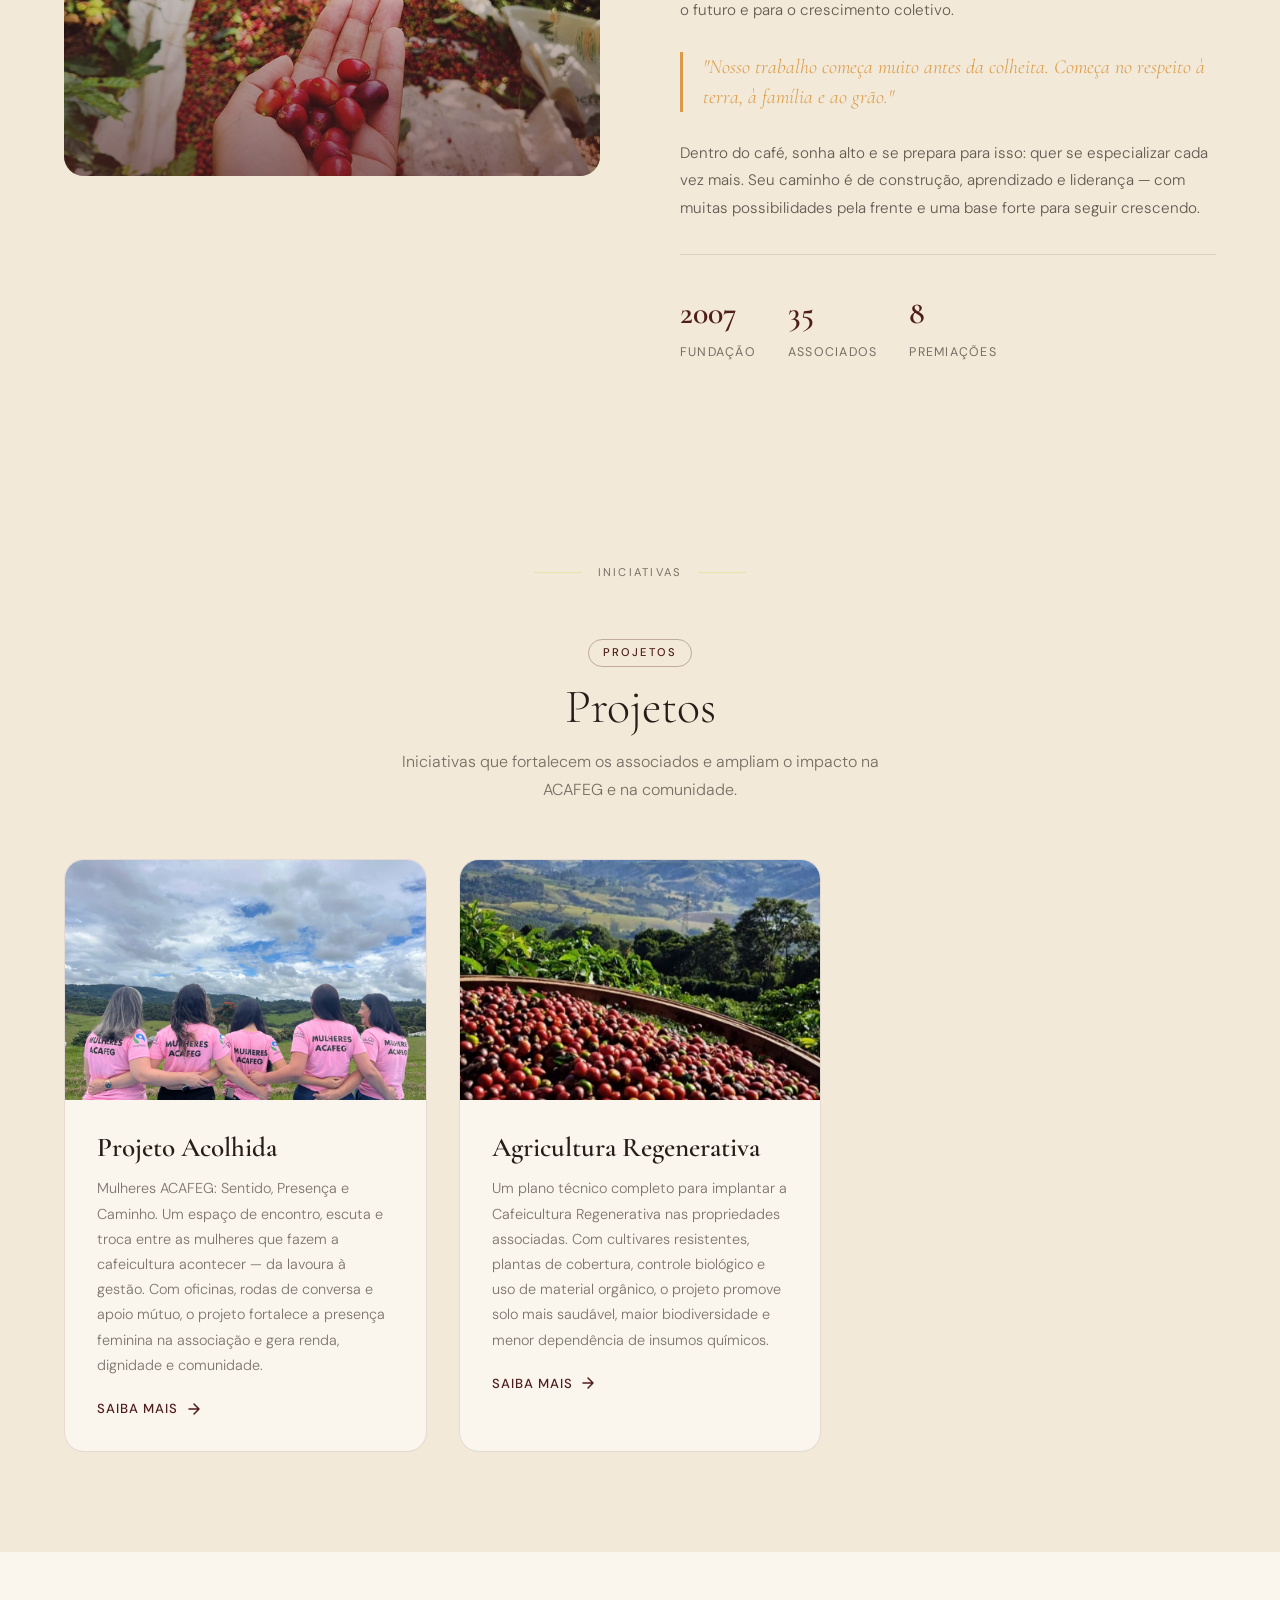
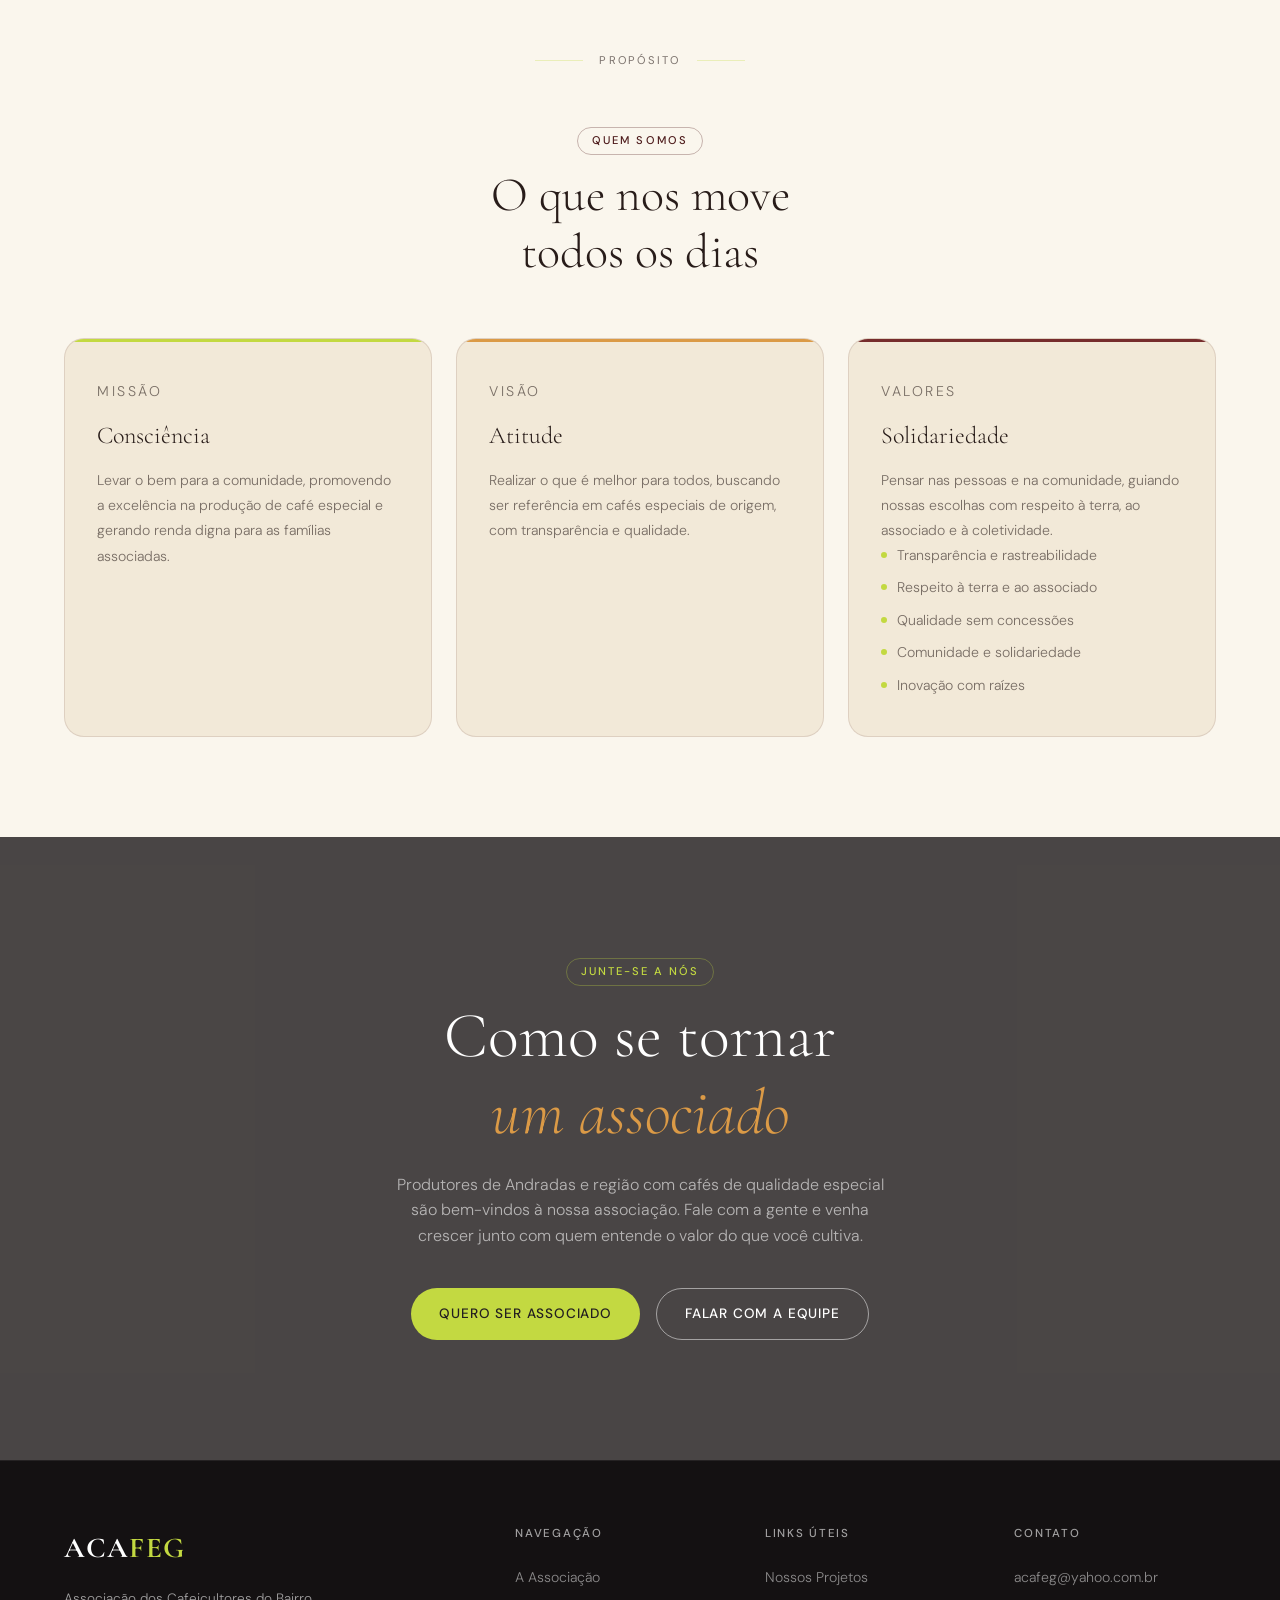
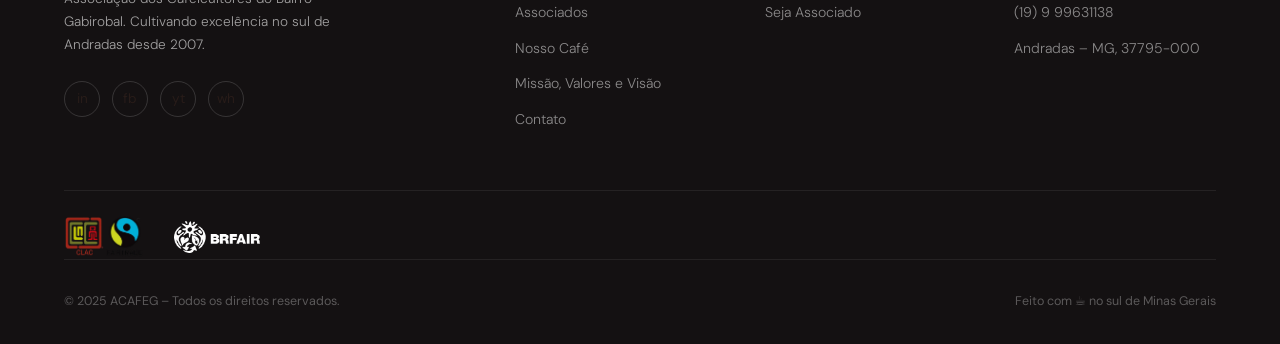
==== commit f4ffcb02: "Site pronto" ====
--- a/index.html
+++ b/index.html
@@ -88,9 +88,8 @@
       <div class="sobre-grid">
 
         <div class="sobre-img-wrap reveal">
-          <img src="img/associados/Aline Manzoli.webp" 
+          <img src="img/imagemHome.png" 
           alt="Produtores da ACAFEG na lavoura em Andradas, Minas Gerais" loading="lazy" />
-          <p class="sobre-img-caption">Família Benevene — Andradas, MG</p>
         </div>
 
         <div class="sobre-text reveal reveal-d2">
@@ -248,7 +247,7 @@
 
         <div class="footer-brand">
           <div class="navbar-logo">ACA<span>FEG</span></div>
-          <p>Associação dos Cafeicultores do Bairro Gabirobal. Cultivando excelência no sul de Minas Gerais
+          <p>Associação dos Cafeicultores do Bairro Gabirobal. Cultivando excelência no sul de Andradas
             desde 2007.</p>
           <div class="footer-social">
             <a href="https://www.instagram.com/acafeg.andradas/" aria-label="Instagram">in</a>
--- a/style/homeStyle.css
+++ b/style/homeStyle.css
@@ -318,9 +318,9 @@
       position: absolute;
       inset: 0;
       background: linear-gradient(160deg,
-          rgba(79, 29, 29, 0.55) 0%,
-          rgba(35, 31, 32, 0.35) 60%,
-          rgba(35, 31, 32, 0.55) 100%);
+          rgba(79, 29, 29, 0.40) 0%,
+          rgba(35, 31, 32, 0.20) 60%,
+          rgba(35, 31, 32, 0.38) 100%);
     }
 
     .hero-content {
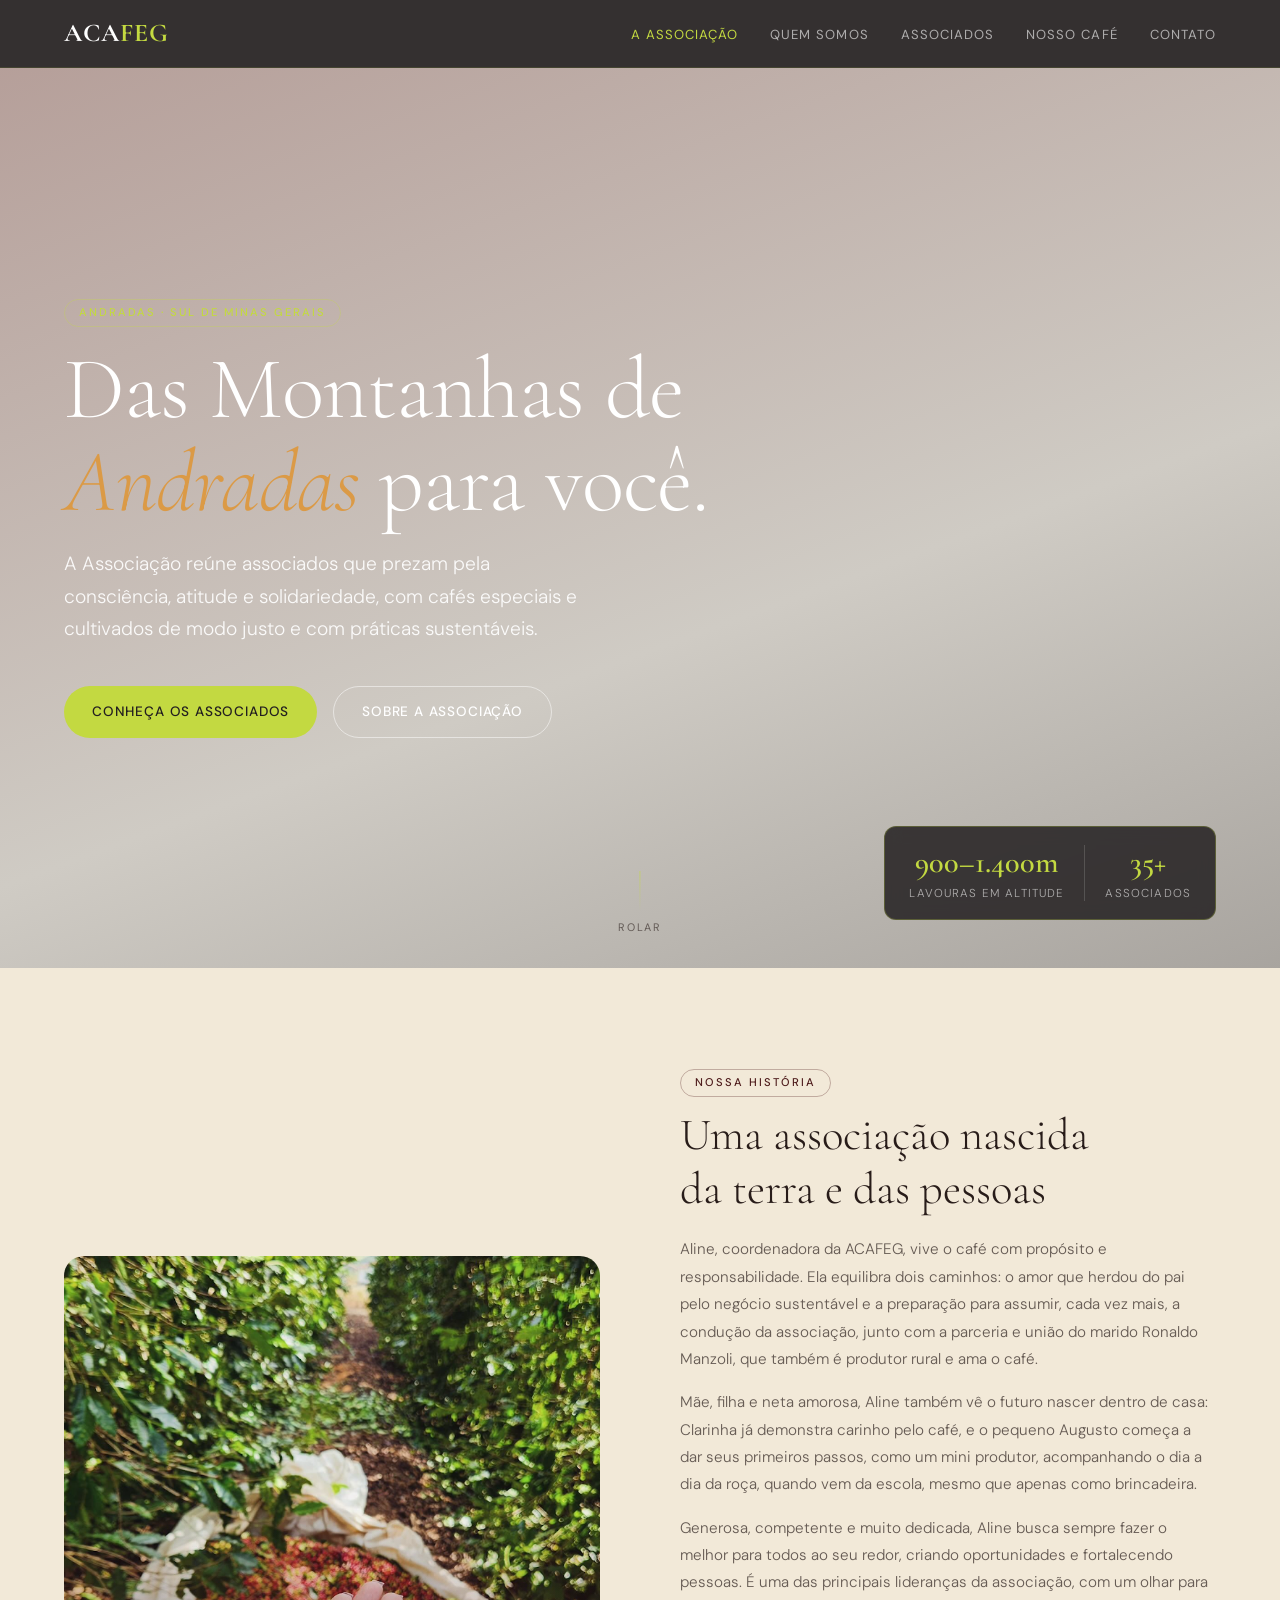
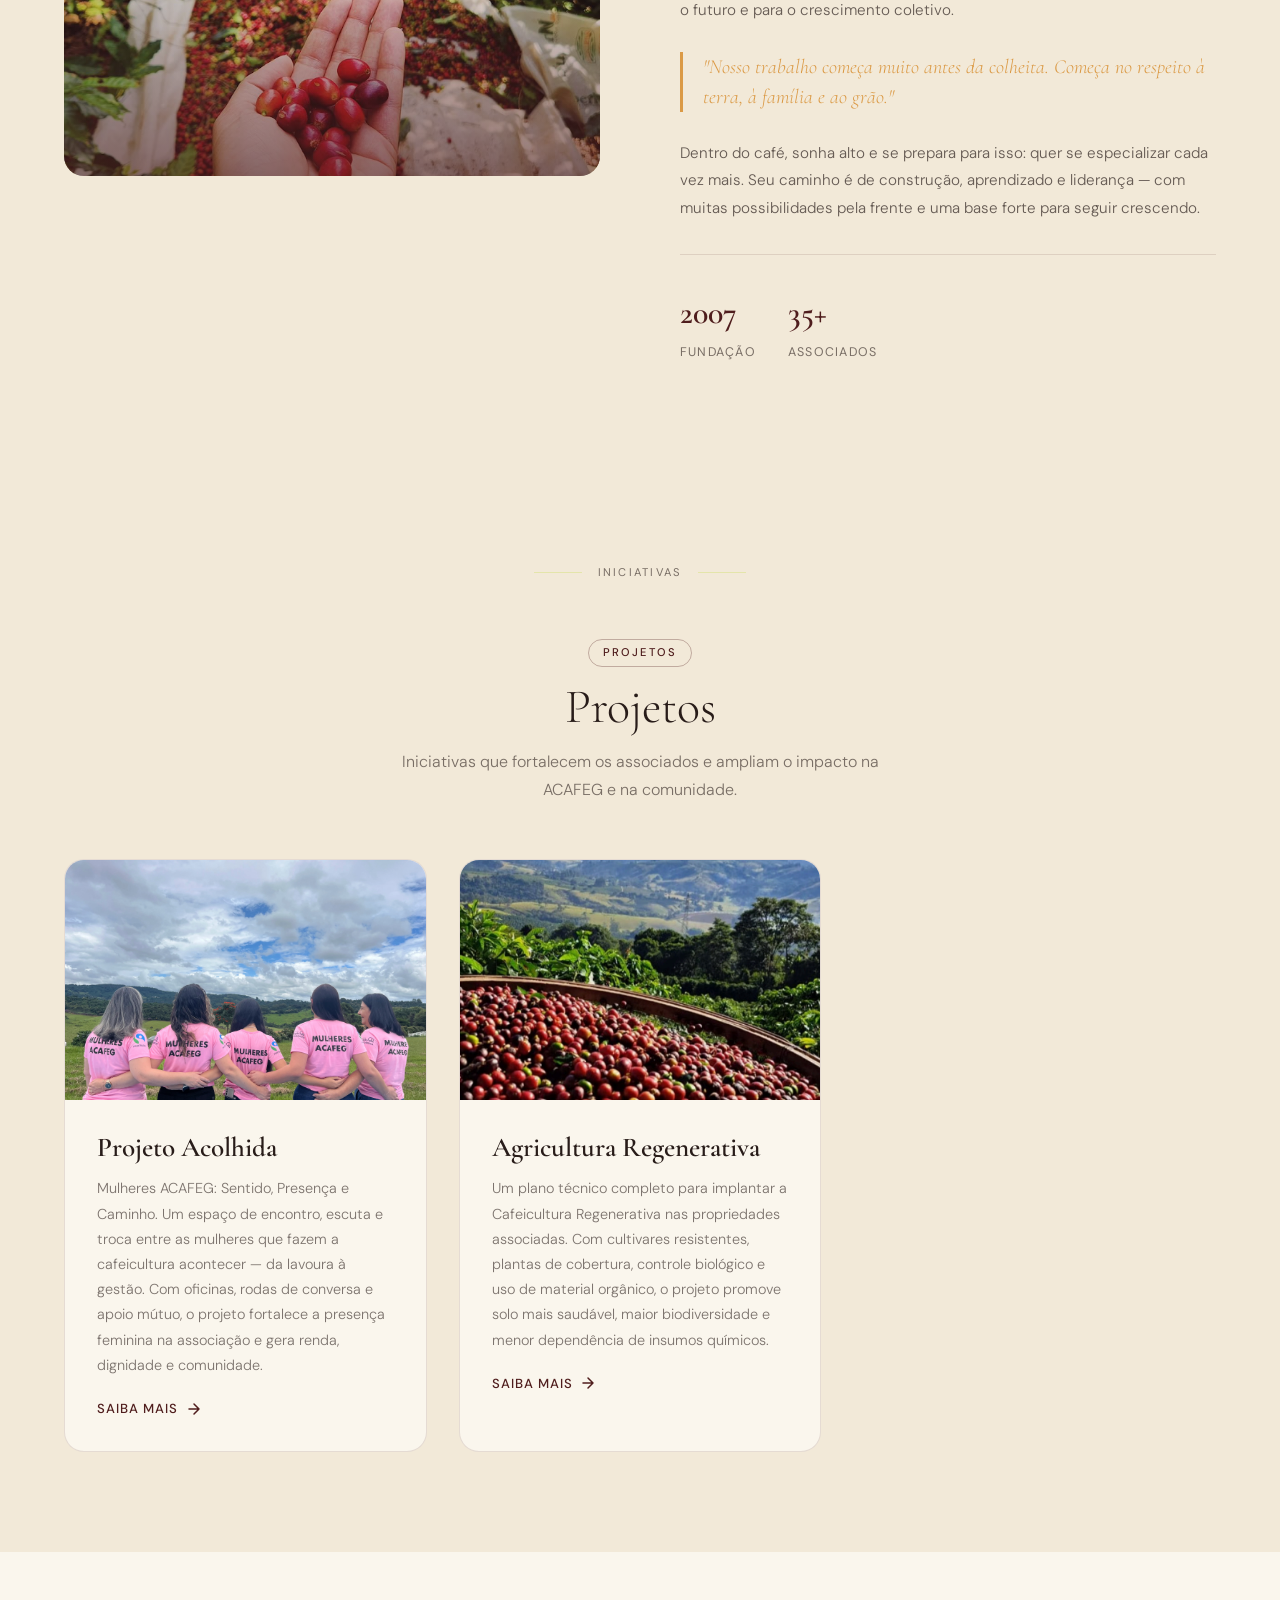
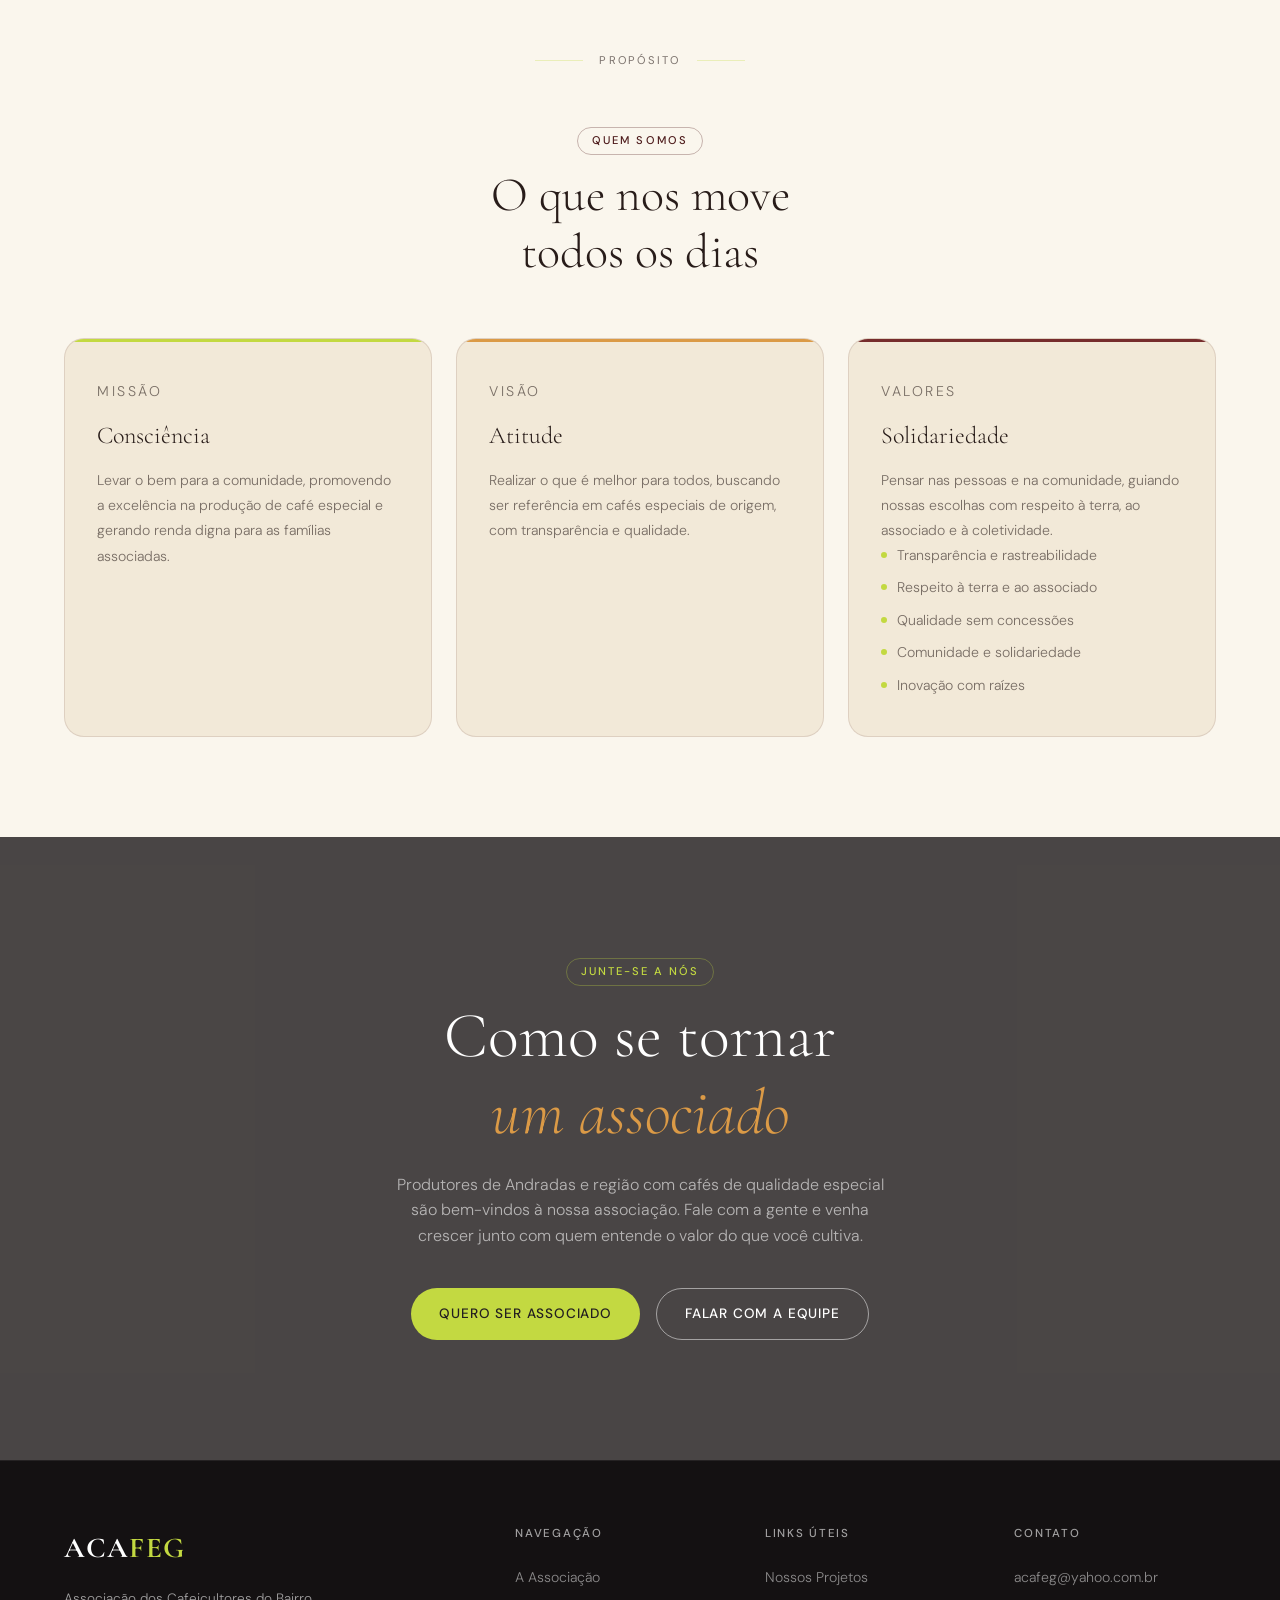
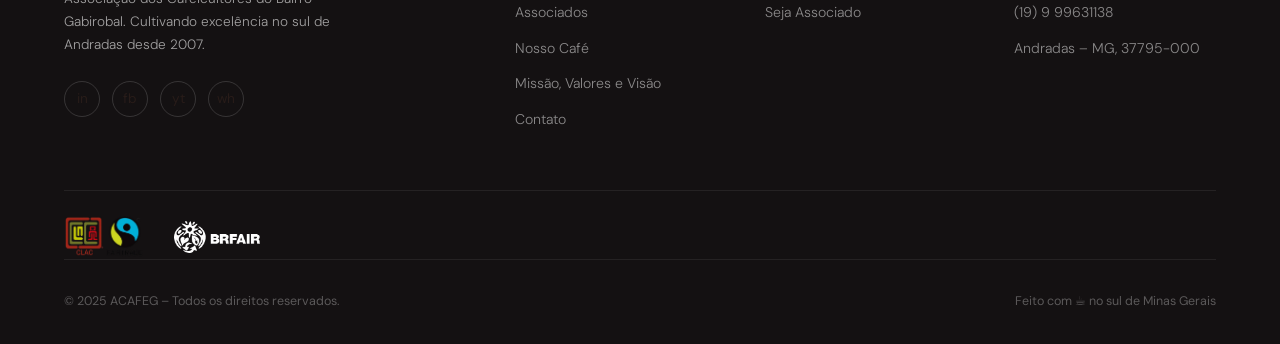
==== commit d18c83a8: "Alteração email" ====
--- a/index.html
+++ b/index.html
@@ -116,12 +116,8 @@
               <span>Fundação</span>
             </div>
             <div class="sobre-stat">
-              <strong>35</strong>
+              <strong>35+</strong>
               <span>Associados</span>
-            </div>
-            <div class="sobre-stat">
-              <strong>8</strong>
-              <span>Premiações</span>
             </div>
           </div>
         </div>
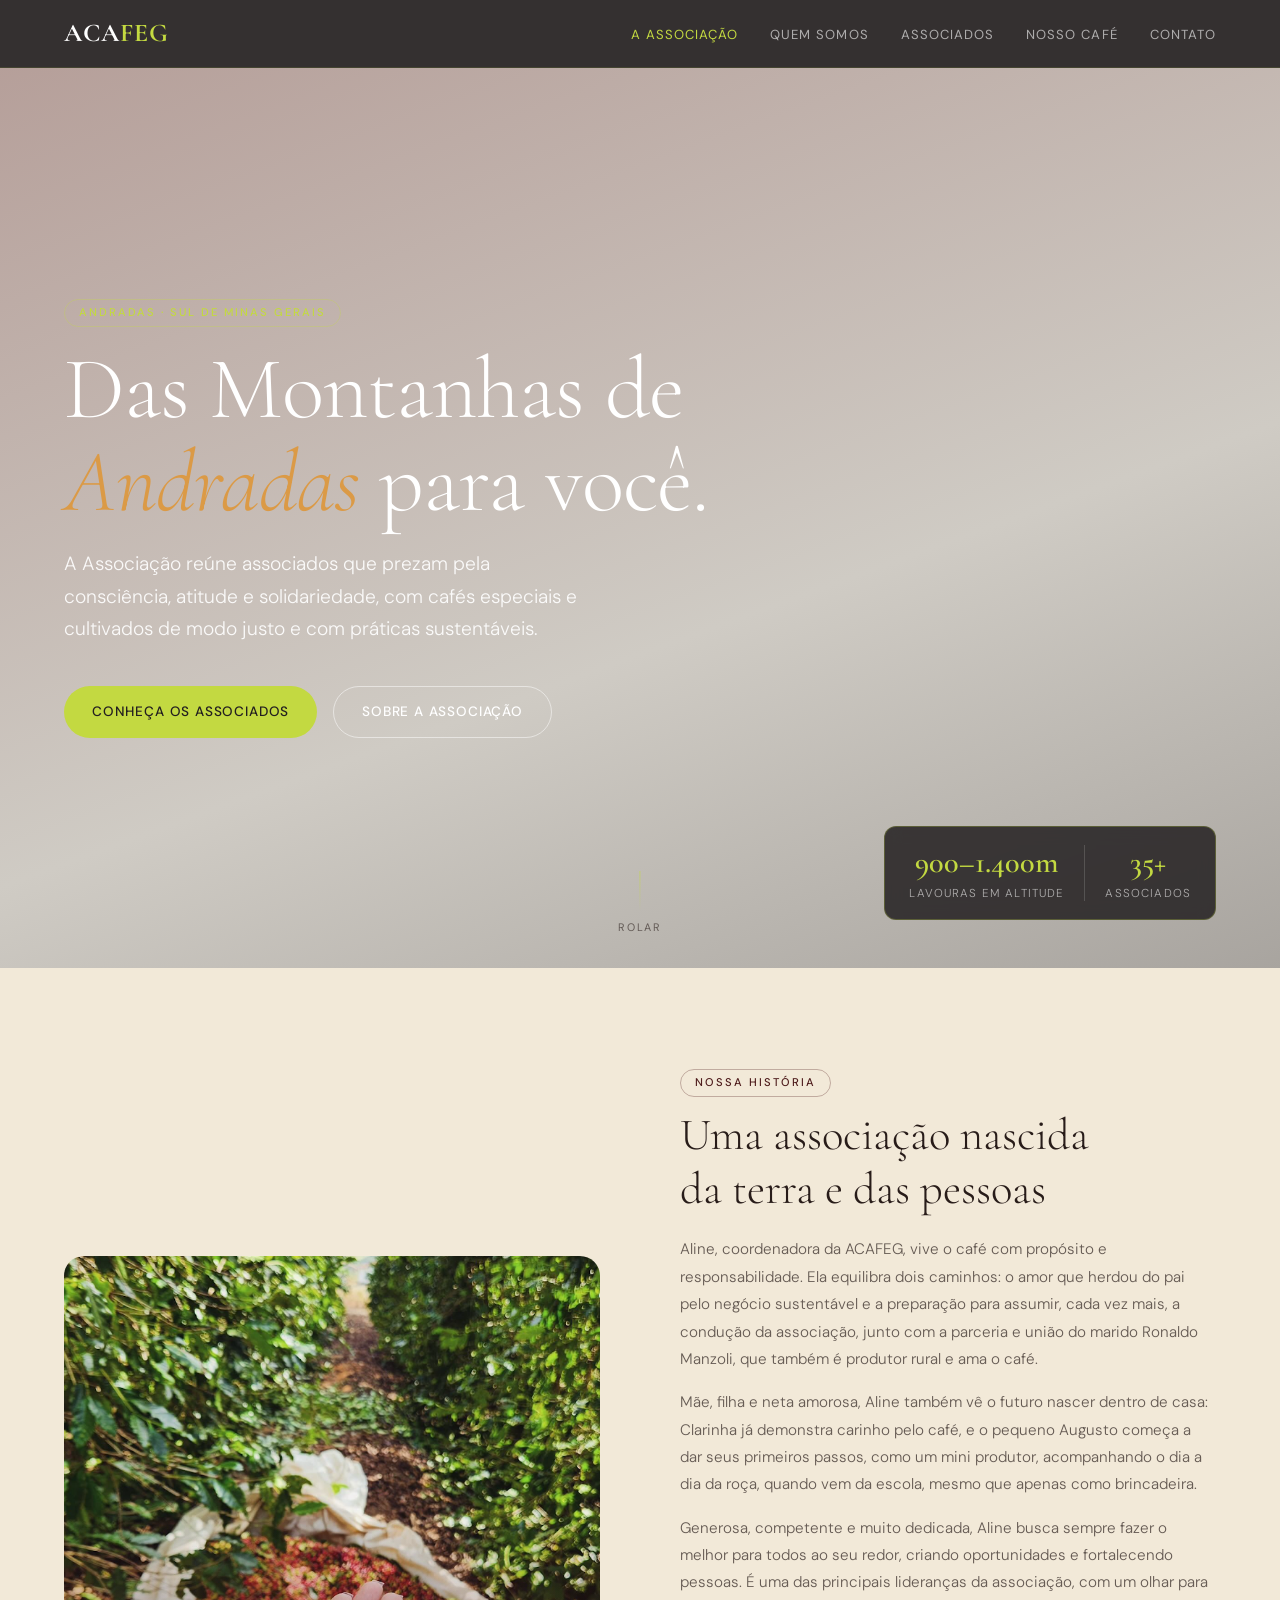
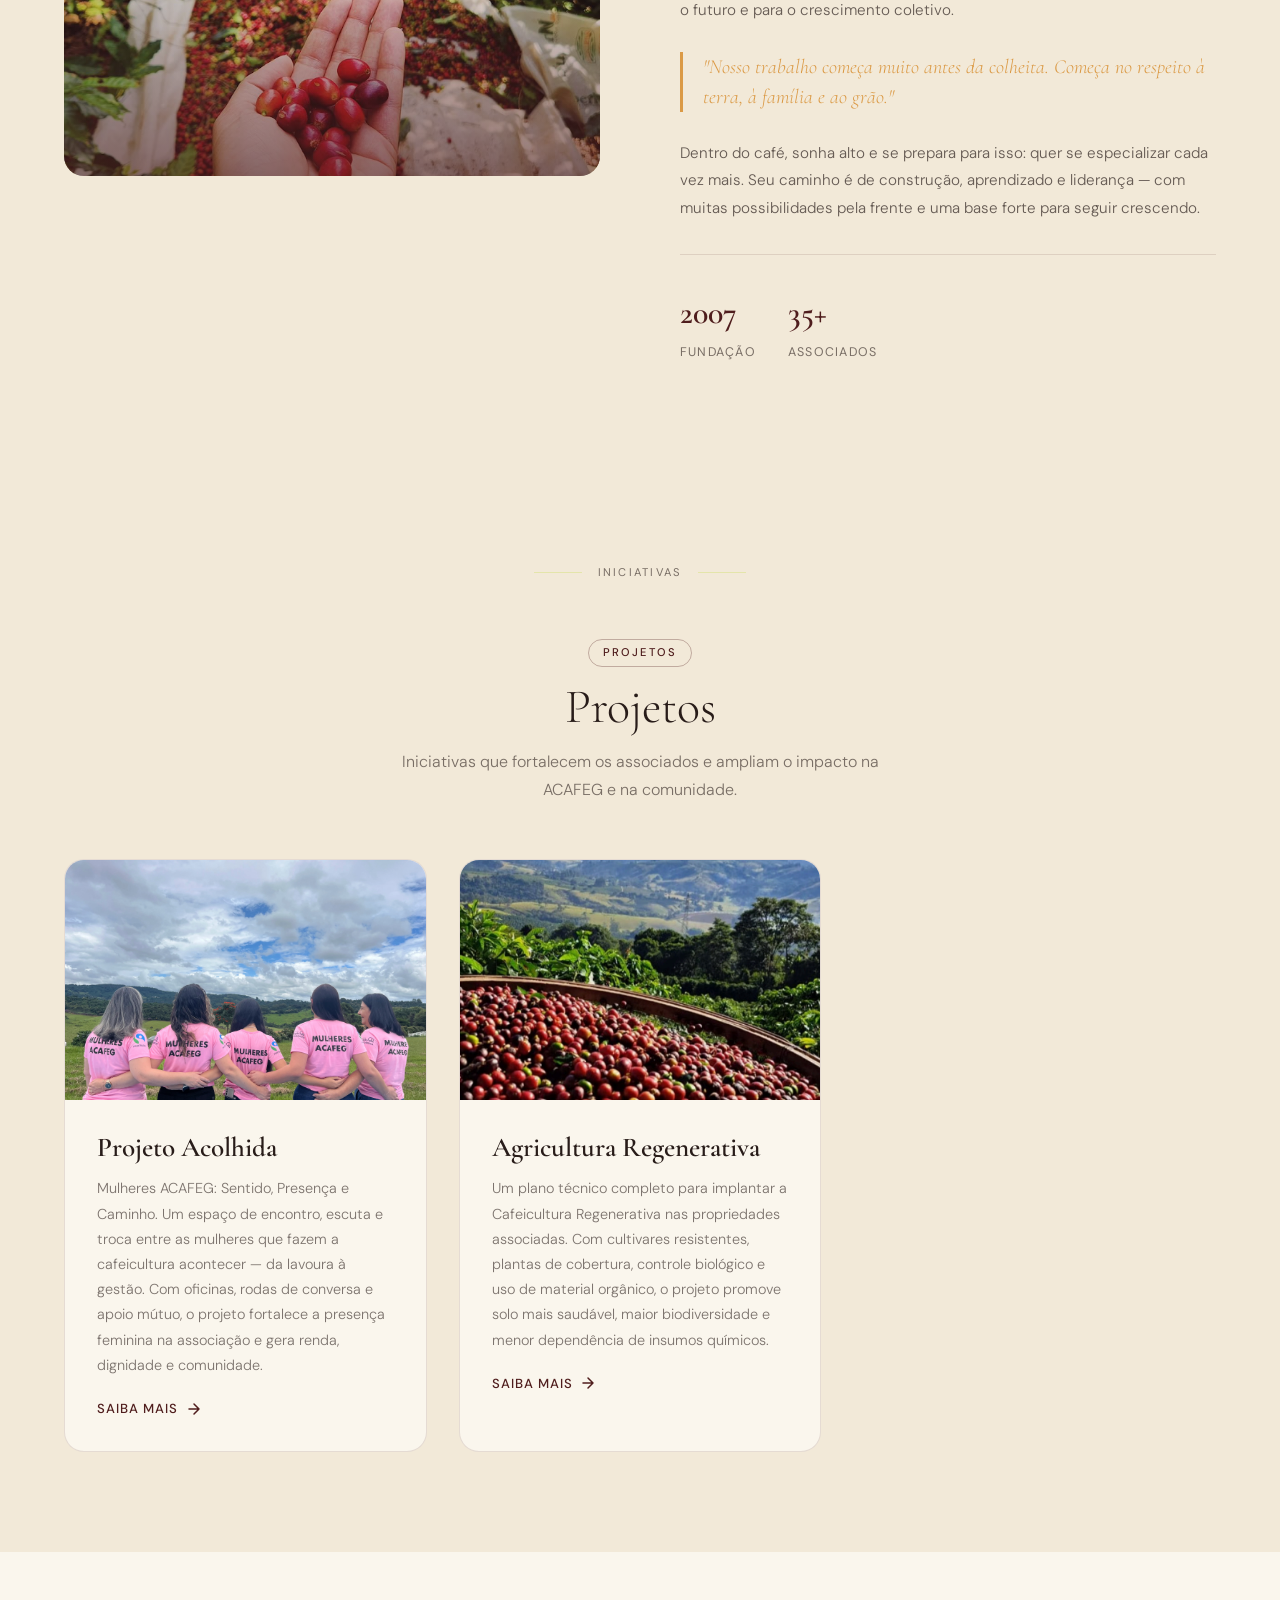
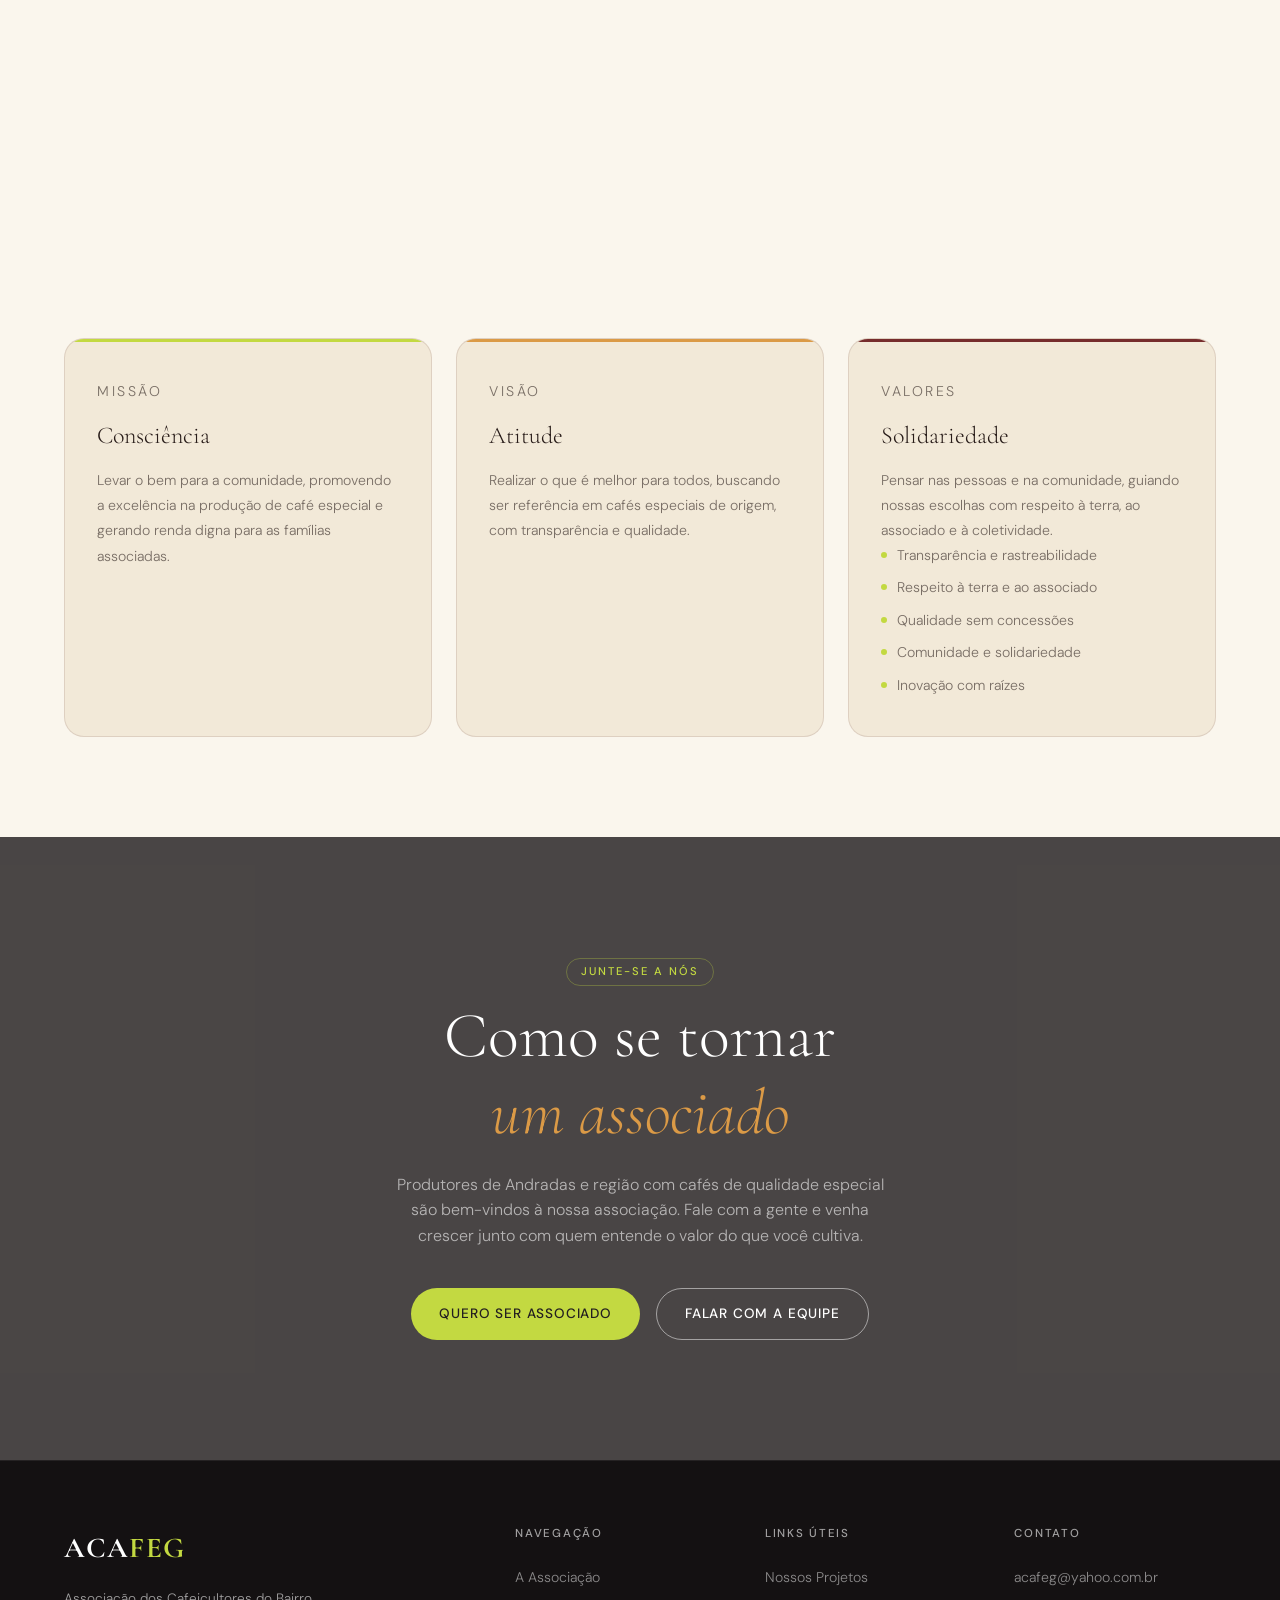
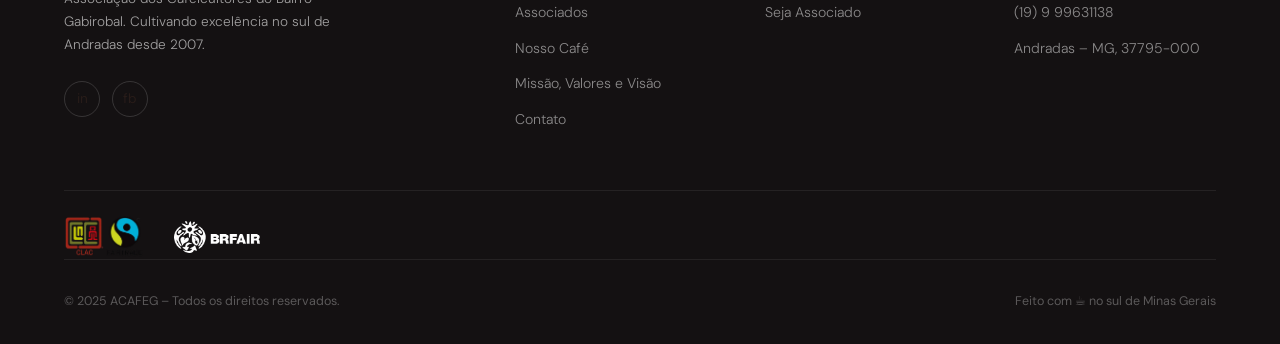
==== commit 538b156e: "Alterações cards dos associados" ====
--- a/index.html
+++ b/index.html
@@ -248,8 +248,6 @@
           <div class="footer-social">
             <a href="https://www.instagram.com/acafeg.andradas/" aria-label="Instagram">in</a>
             <a href="https://www.facebook.com/acafeg.fairtradecoffee/" aria-label="Facebook">fb</a>
-            <a href="#" aria-label="YouTube">yt</a>
-            <a href="#" aria-label="WhatsApp">wh</a>
           </div>
         </div>
 
